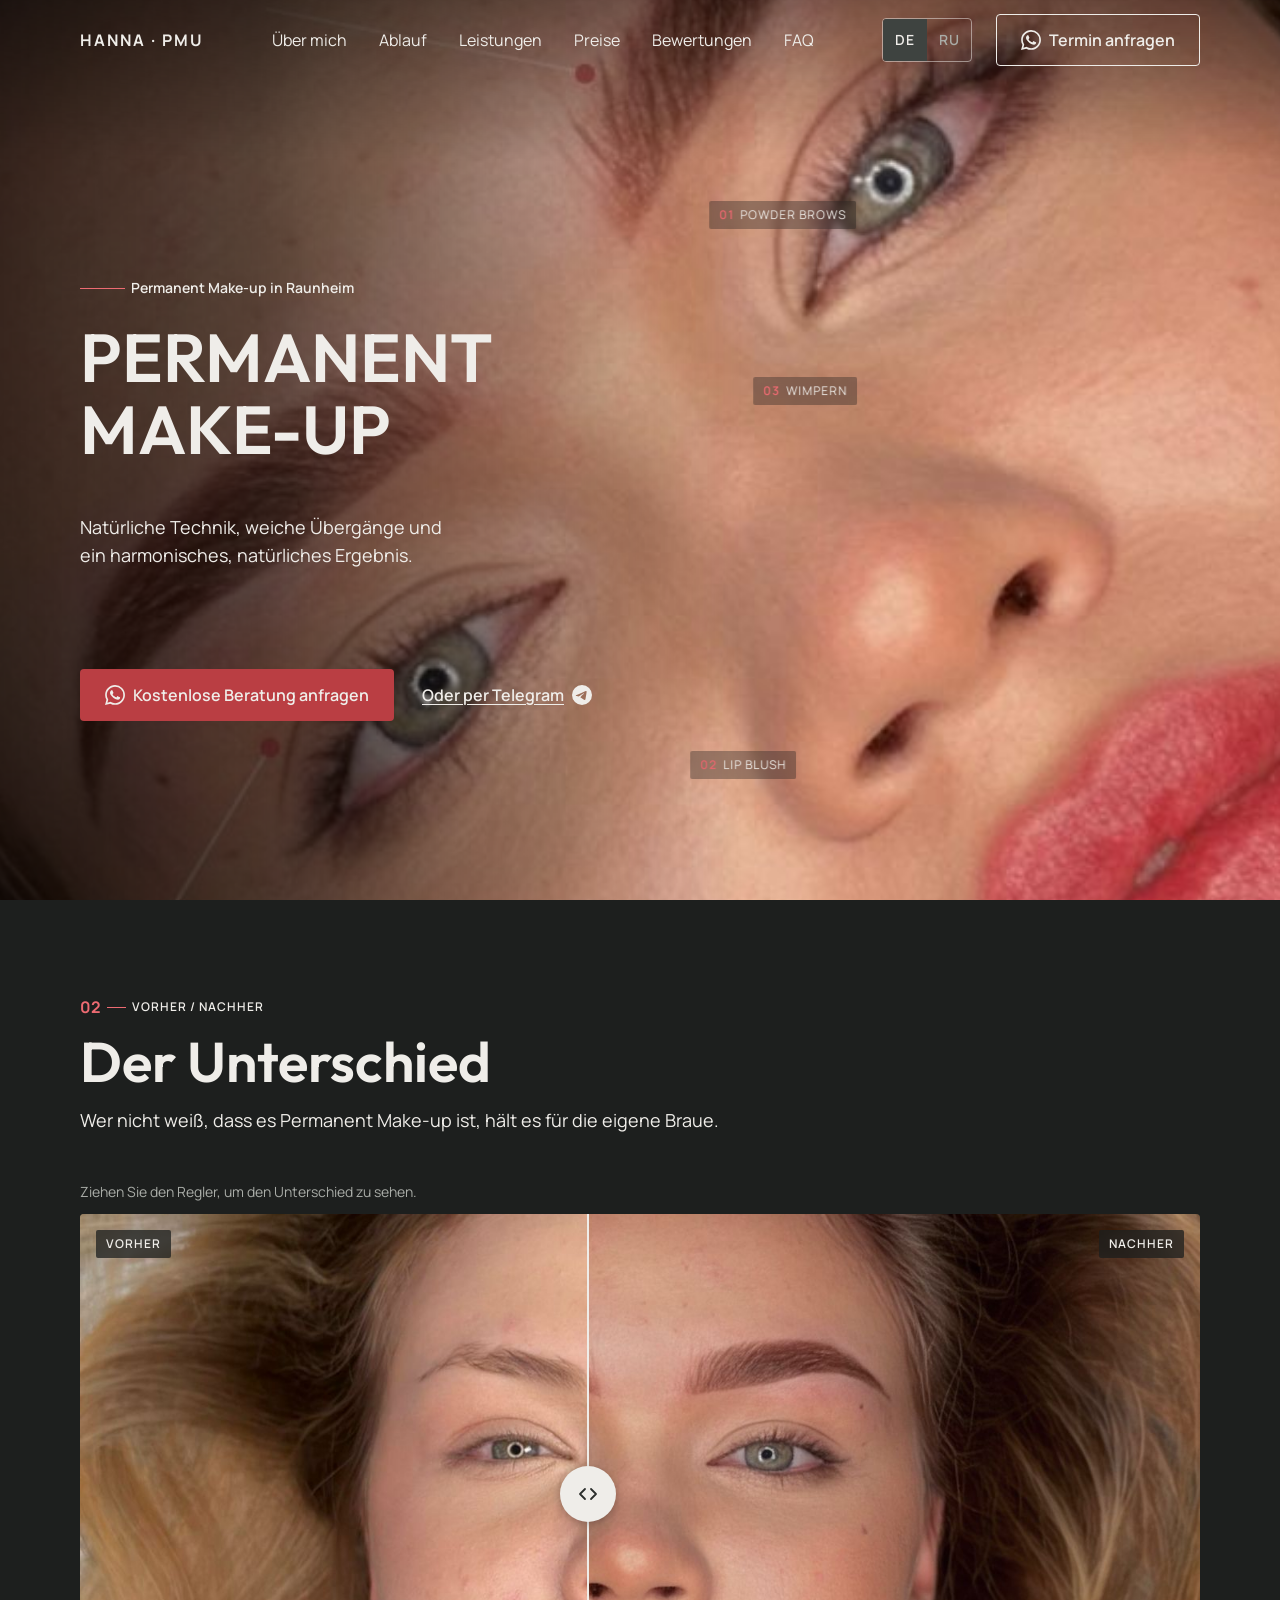
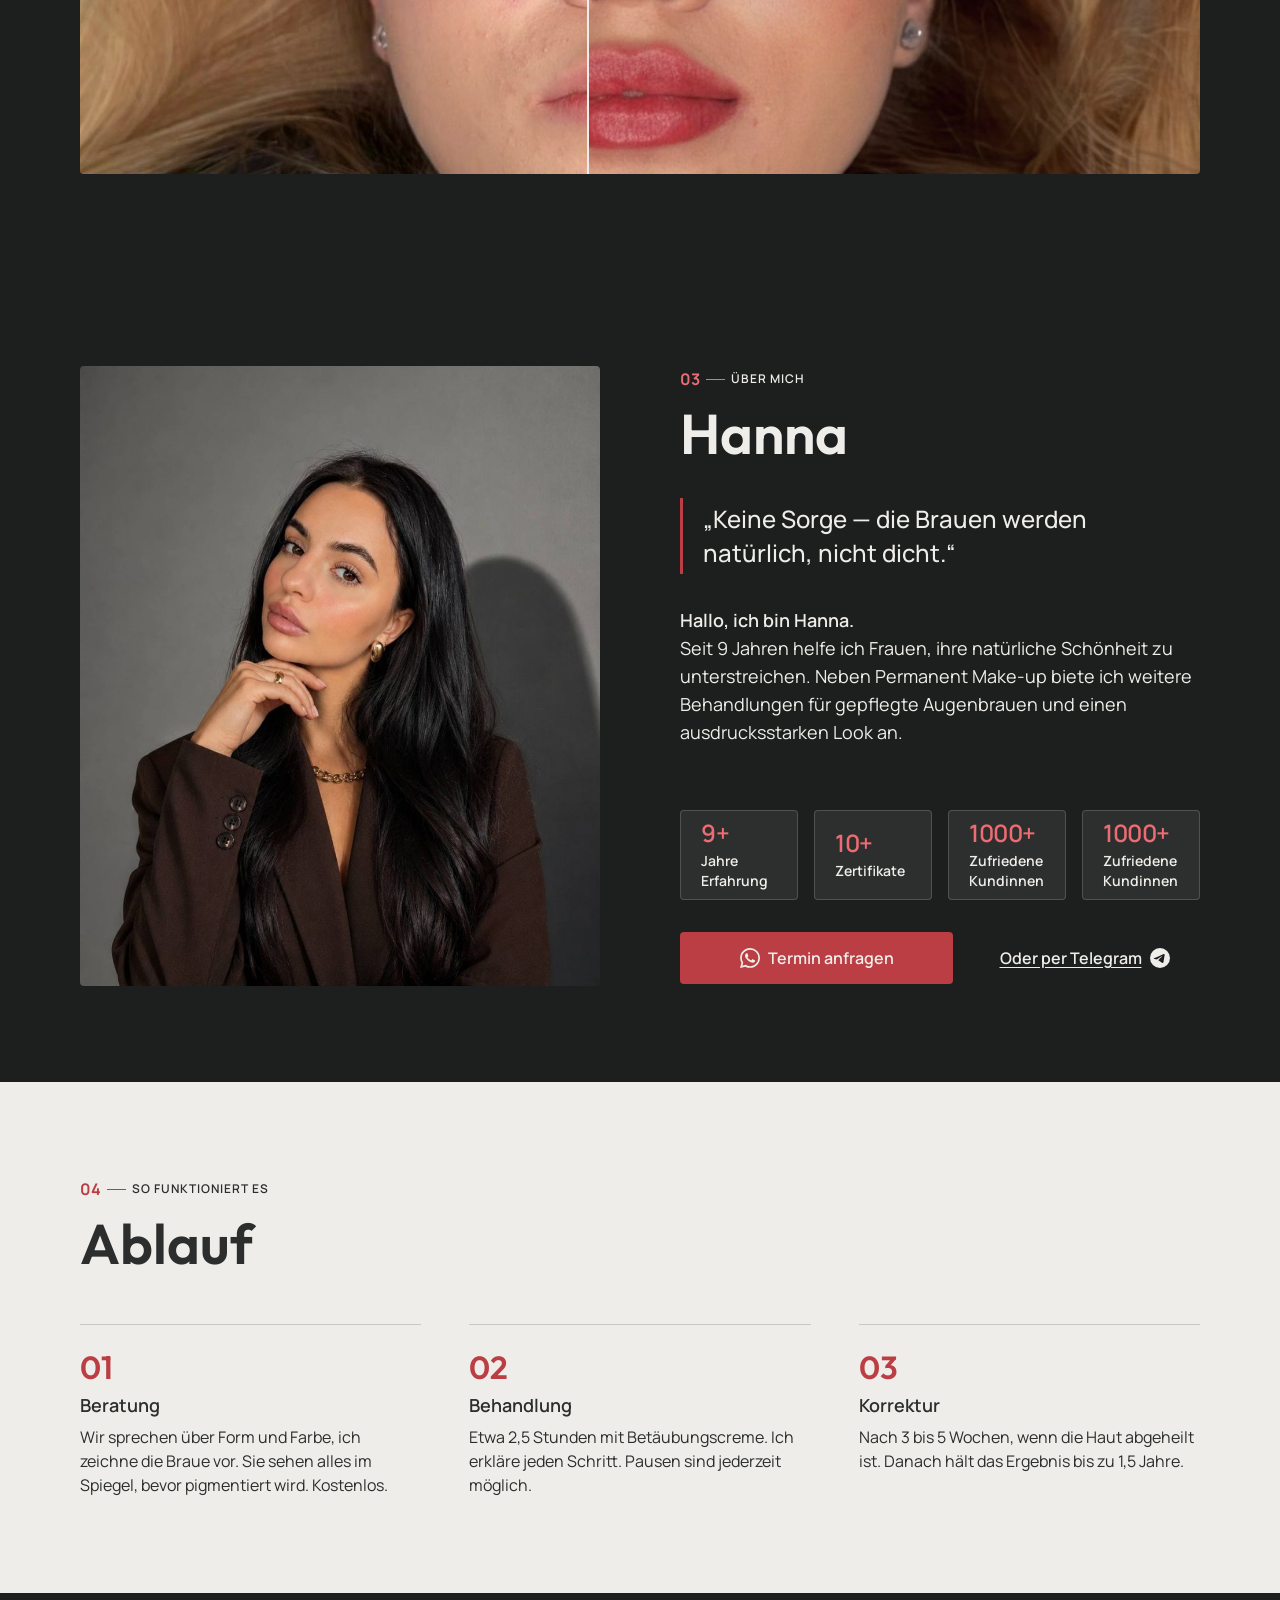
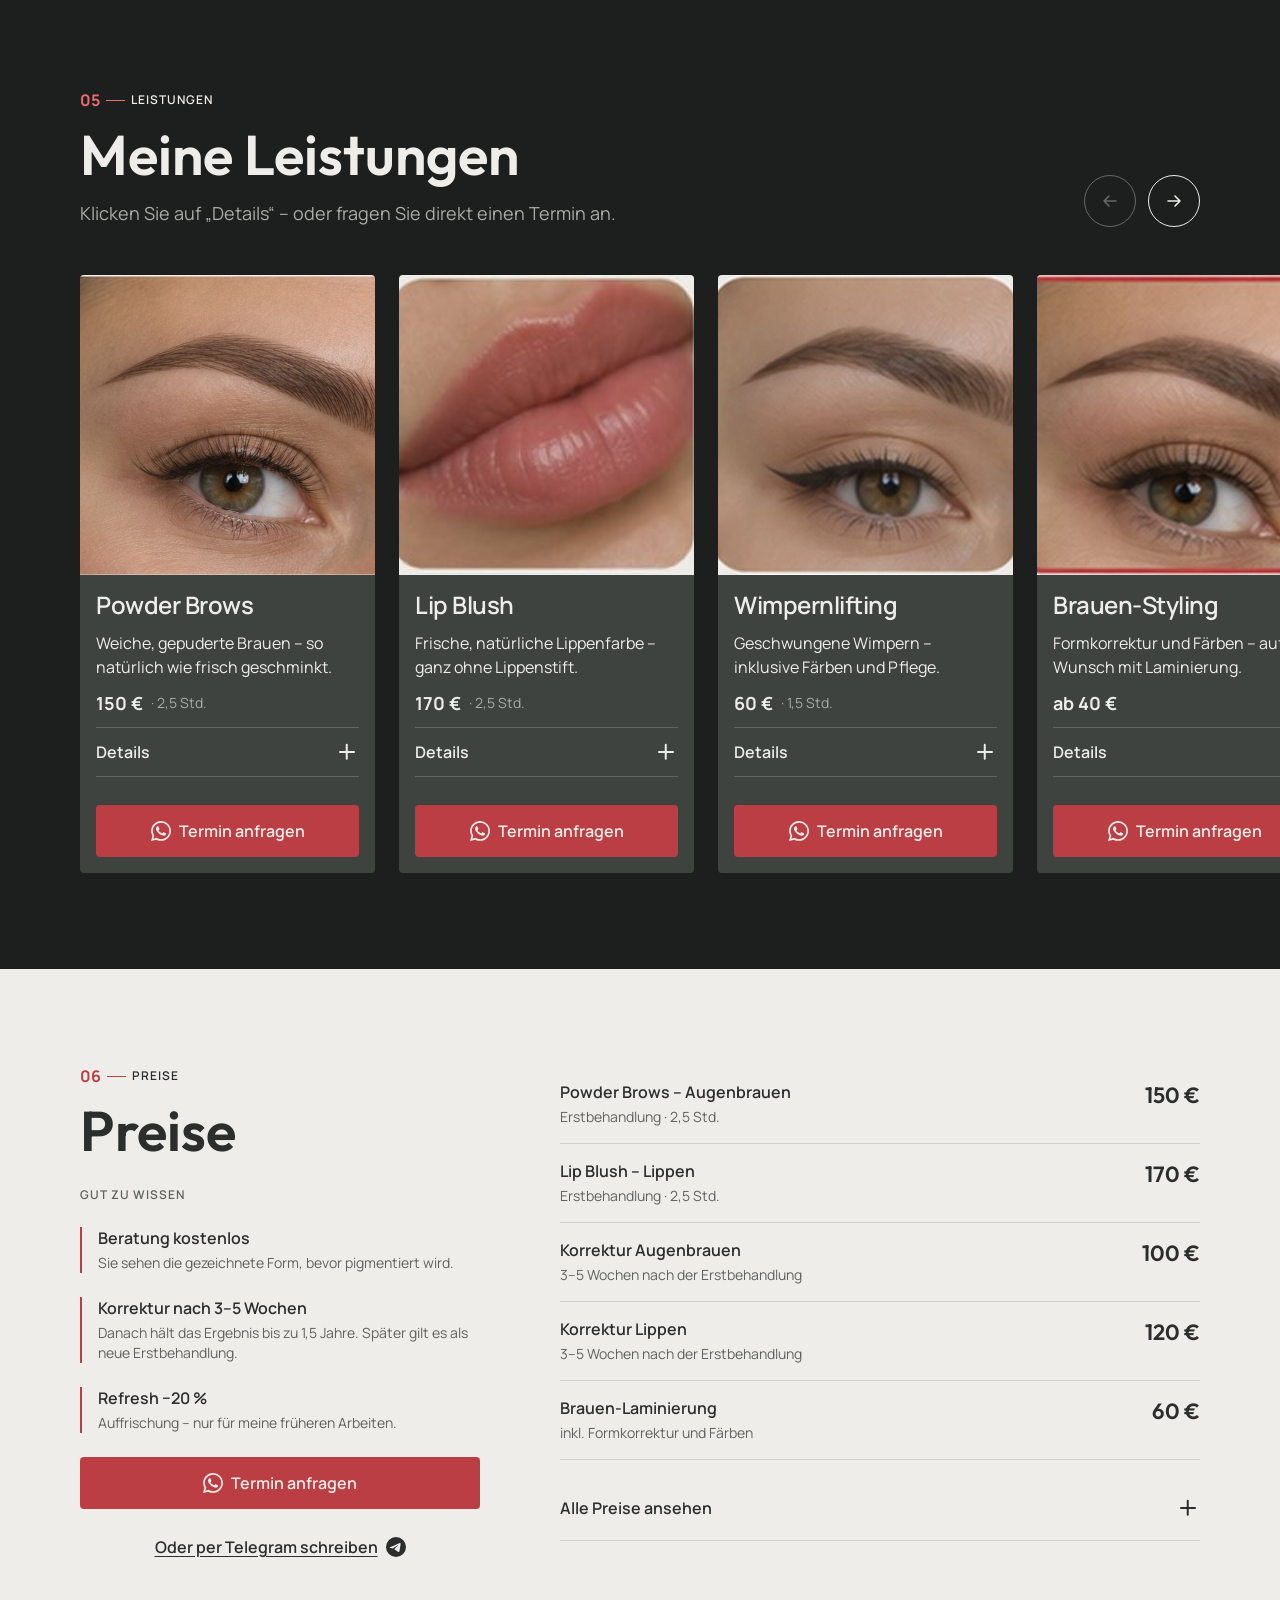
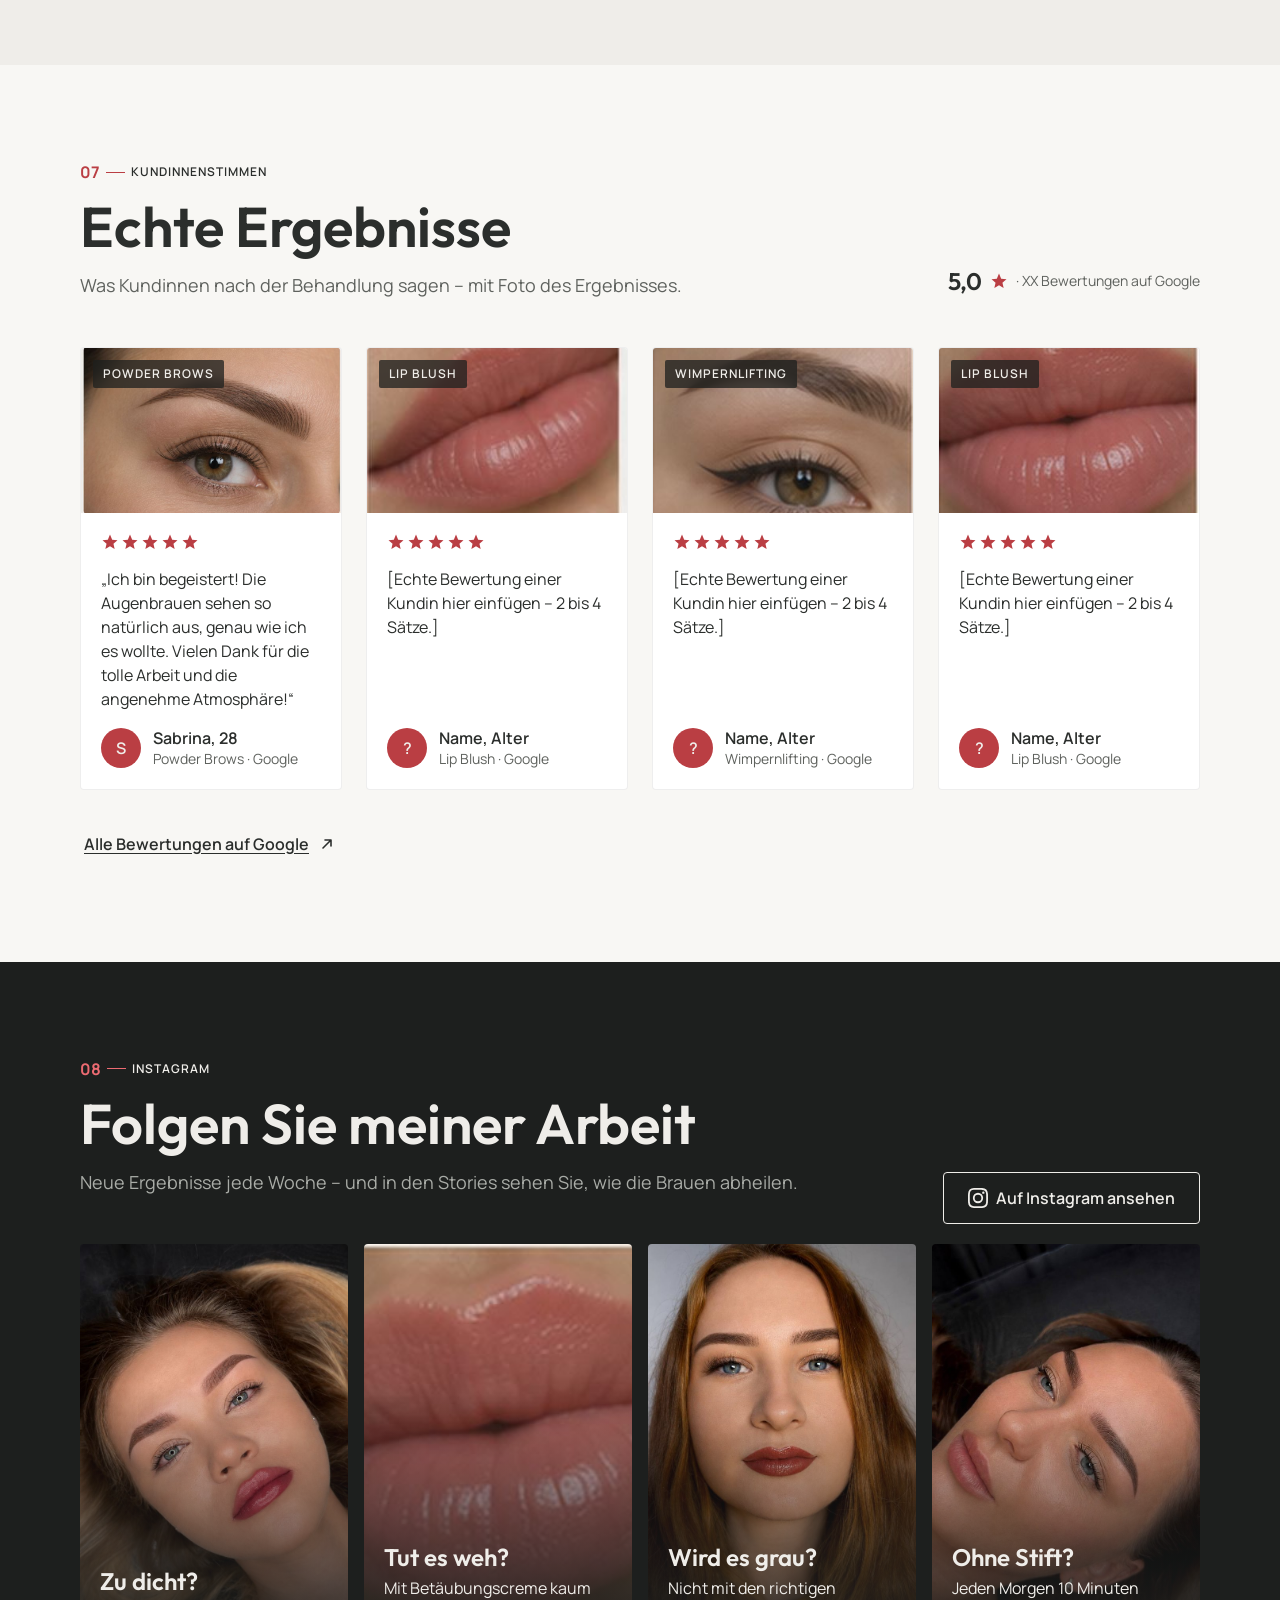
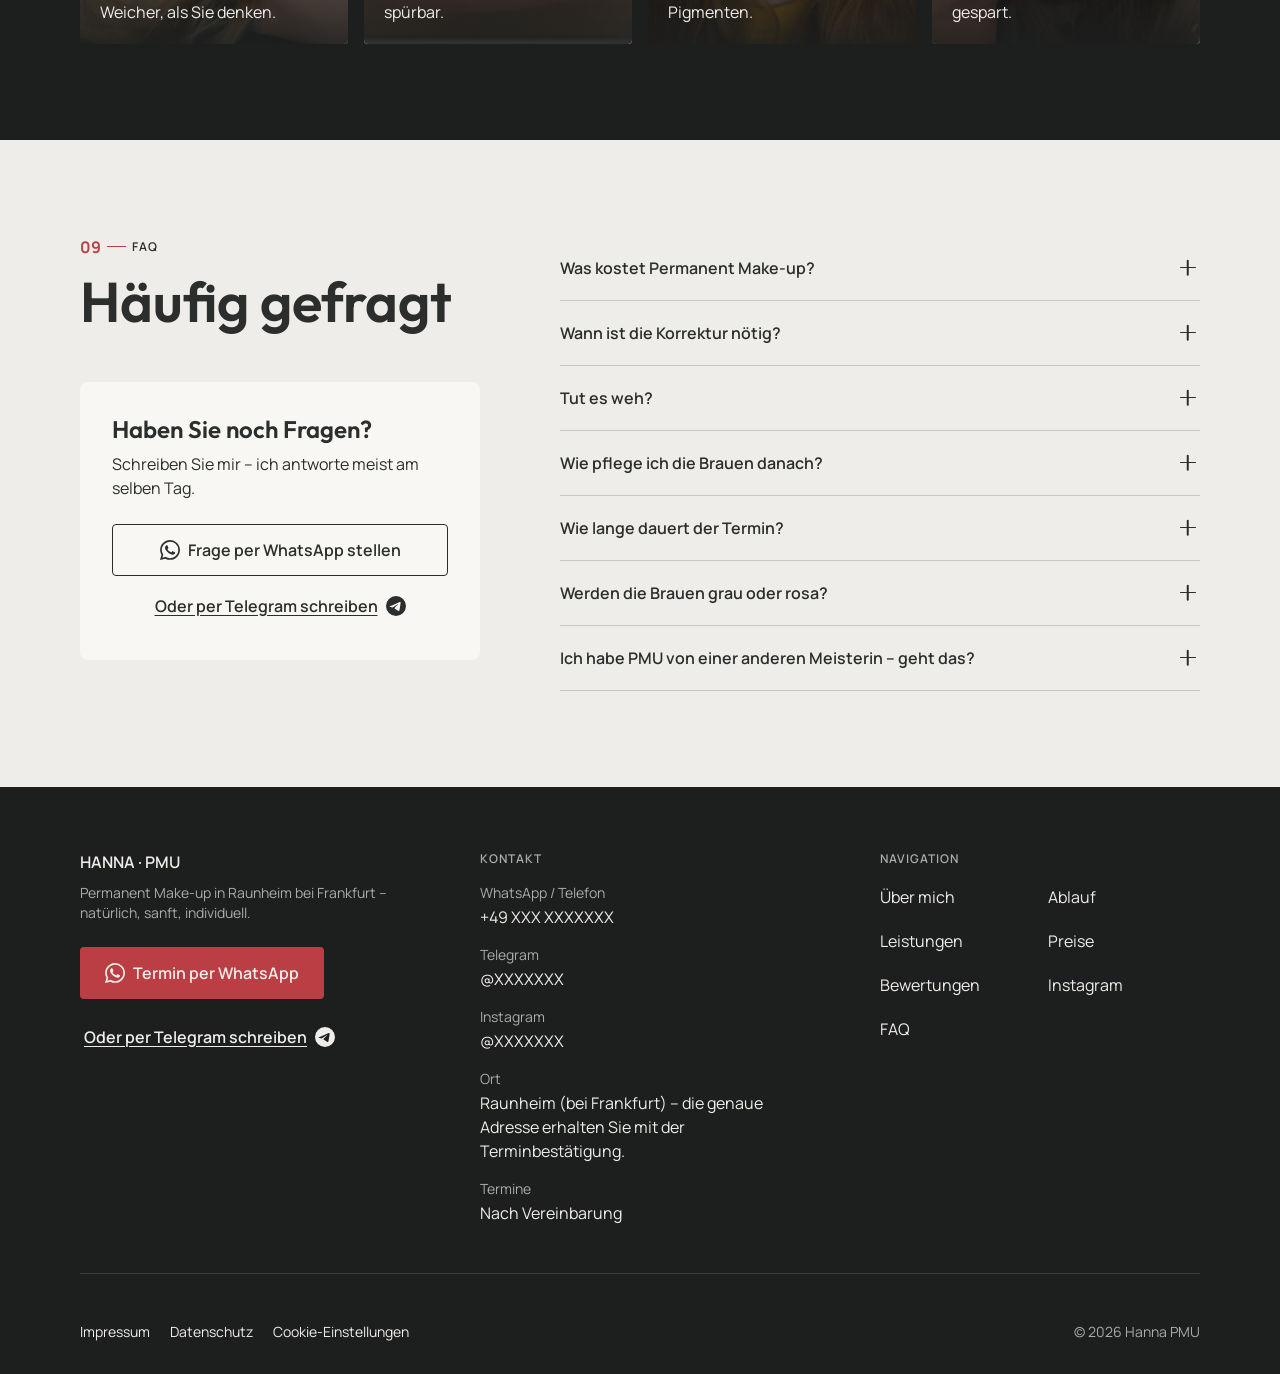
==== index.html @ 0a035a64 "Add files via upload" ====
<!DOCTYPE html>
<html lang="de">
<head>
  <meta charset="utf-8">
  <meta name="viewport" content="width=device-width, initial-scale=1, viewport-fit=cover">
  <title data-i18n="meta.title">Hanna · Permanent Make-up in Raunheim bei Frankfurt</title>
  <meta name="description" content="Natürliches Permanent Make-up für Brauen und Lippen in Raunheim bei Frankfurt. Kostenlose Beratung, Termin per WhatsApp oder Telegram." data-i18n-content="meta.description">
  <meta name="theme-color" content="#1D1F1E">
  <script>document.documentElement.classList.add("js")</script>
  <link rel="preload" href="assets/fonts/outfit-latin-600-normal.woff2" as="font" type="font/woff2" crossorigin>
  <link rel="preload" href="assets/fonts/manrope-latin-400-normal.woff2" as="font" type="font/woff2" crossorigin>
  <link rel="stylesheet" href="assets/css/styles.css?v=mvu7rhe5">
  <link rel="icon" href="data:image/svg+xml,%3Csvg xmlns='http://www.w3.org/2000/svg' viewBox='0 0 32 32'%3E%3Crect width='32' height='32' rx='6' fill='%231D1F1E'/%3E%3Ctext x='16' y='22' font-family='Arial' font-weight='700' font-size='16' fill='%23ED6B72' text-anchor='middle'%3EH%3C/text%3E%3C/svg%3E">
  <link rel="preload" href="assets/img/hero-mobile.jpg" as="image" media="(max-width: 767px)">
  <link rel="preload" href="assets/img/hero-desktop.jpg" as="image" media="(min-width: 768px)">
</head>
<body id="top">
  <svg width="0" height="0" style="position:absolute" aria-hidden="true">
  <symbol id="i-wa" viewBox="0 0 24 24"><path fill="currentColor" d="M17.47 14.38c-.3-.15-1.76-.87-2.03-.97-.27-.1-.47-.15-.67.15-.2.3-.77.97-.94 1.16-.17.2-.35.22-.64.07-.3-.15-1.26-.46-2.39-1.47-.88-.79-1.48-1.76-1.65-2.06-.17-.3-.02-.46.13-.6.13-.14.3-.35.45-.52.15-.18.2-.3.3-.5.1-.2.05-.37-.03-.52-.07-.15-.67-1.61-.92-2.2-.24-.58-.49-.5-.67-.51h-.57c-.2 0-.52.07-.79.37-.27.3-1.04 1.02-1.04 2.48s1.07 2.88 1.21 3.07c.15.2 2.1 3.2 5.08 4.49.71.31 1.26.49 1.7.63.71.22 1.36.19 1.87.12.57-.09 1.76-.72 2-1.41.25-.7.25-1.29.18-1.41-.08-.13-.27-.2-.57-.35m-5.42 7.4h-.01a9.87 9.87 0 0 1-5.03-1.38l-.36-.21-3.74.98 1-3.65-.24-.37a9.86 9.86 0 0 1-1.51-5.26c0-5.45 4.44-9.88 9.89-9.88a9.86 9.86 0 0 1 9.88 9.89c0 5.45-4.43 9.88-9.88 9.88m8.41-18.3A11.82 11.82 0 0 0 12.05 0C5.5 0 .16 5.34.16 11.89c0 2.1.55 4.14 1.59 5.95L.06 24l6.3-1.65a11.88 11.88 0 0 0 5.69 1.45h.01c6.55 0 11.89-5.34 11.89-11.89 0-3.18-1.24-6.17-3.48-8.41"/></symbol>
  <symbol id="i-tg" viewBox="0 0 24 24"><path fill="currentColor" fill-rule="evenodd" d="M12 0a12 12 0 1 0 0 24 12 12 0 0 0 0-24zm4.91 7.22c.1 0 .32.03.46.14.12.1.15.23.17.33.02.09.04.3.02.47-.18 1.9-.96 6.5-1.36 8.63-.17.9-.5 1.2-.82 1.23-.7.06-1.22-.46-1.9-.9-1.06-.7-1.65-1.13-2.68-1.8-1.18-.78-.42-1.21.26-1.91.18-.18 3.25-2.98 3.3-3.23.01-.03.02-.15-.05-.21-.07-.06-.17-.04-.25-.02-.1.02-1.8 1.14-5.06 3.35-.48.33-.91.49-1.3.48-.43-.01-1.25-.24-1.87-.44-.75-.25-1.35-.38-1.3-.79.03-.22.33-.44.9-.66 3.5-1.53 5.83-2.53 7-3.02 3.33-1.38 4.02-1.62 4.48-1.63z"/></symbol>
  <symbol id="i-ig" viewBox="0 0 24 24"><path fill="currentColor" d="M12 2.2c3.2 0 3.58.01 4.85.07 3.25.15 4.77 1.69 4.92 4.92.06 1.27.07 1.65.07 4.85s-.01 3.58-.07 4.85c-.15 3.23-1.66 4.77-4.92 4.92-1.27.06-1.64.07-4.85.07s-3.58-.01-4.85-.07c-3.26-.15-4.77-1.7-4.92-4.92C2.17 15.58 2.16 15.2 2.16 12s.01-3.58.07-4.85C2.38 3.92 3.9 2.38 7.15 2.23 8.42 2.17 8.8 2.16 12 2.16zM12 0C8.74 0 8.33.01 7.05.07 2.7.27.27 2.7.07 7.05.01 8.33 0 8.74 0 12s.01 3.67.07 4.95c.2 4.36 2.62 6.78 6.98 6.98C8.33 23.99 8.74 24 12 24s3.67-.01 4.95-.07c4.35-.2 6.78-2.62 6.98-6.98.06-1.28.07-1.69.07-4.95s-.01-3.67-.07-4.95C23.73 2.7 21.31.27 16.95.07 15.67.01 15.26 0 12 0zm0 5.84a6.16 6.16 0 1 0 0 12.32 6.16 6.16 0 0 0 0-12.32zM12 16a4 4 0 1 1 0-8 4 4 0 0 1 0 8zm6.4-11.85a1.44 1.44 0 1 0 0 2.88 1.44 1.44 0 0 0 0-2.88z"/></symbol>
  <symbol id="i-arrow" viewBox="0 0 20 20"><path d="M4 10h12M11 5l5 5-5 5" fill="none" stroke="currentColor" stroke-width="1.6" stroke-linecap="round" stroke-linejoin="round"/></symbol>
  <symbol id="i-arrow-l" viewBox="0 0 20 20"><path d="M16 10H4M9 5l-5 5 5 5" fill="none" stroke="currentColor" stroke-width="1.6" stroke-linecap="round" stroke-linejoin="round"/></symbol>
  <symbol id="i-ext" viewBox="0 0 20 20"><path d="M6 14l8-8M8 6h6v6" fill="none" stroke="currentColor" stroke-width="1.6" stroke-linecap="round" stroke-linejoin="round"/></symbol>
  <symbol id="i-menu" viewBox="0 0 24 24"><path d="M3 6.75h18M3 12h18M3 17.25h18" fill="none" stroke="currentColor" stroke-width="1.5" stroke-linecap="round"/></symbol>
  <symbol id="i-close" viewBox="0 0 24 24"><path d="M6 6l12 12M18 6L6 18" fill="none" stroke="currentColor" stroke-width="1.8" stroke-linecap="round"/></symbol>
  <symbol id="i-star" viewBox="0 0 24 24"><path fill="currentColor" d="M12 2l2.9 6.9 7.1.6-5.4 4.7 1.6 7-6.2-3.7-6.2 3.7 1.6-7L2 9.5l7.1-.6z"/></symbol>
  <symbol id="i-handle" viewBox="0 0 24 24"><path d="M9 7l-5 5 5 5M15 7l5 5-5 5" fill="none" stroke="currentColor" stroke-width="1.8" stroke-linecap="round" stroke-linejoin="round"/></symbol>
</svg>
  <a class="skip" href="#main" data-i18n="a11y.skip">Zum Inhalt springen</a>
  <header class="header" data-header>
    <div class="container header__in">
      <a class="logo" href="#top">HANNA · PMU</a>
      <nav class="nav" aria-label="Hauptnavigation">
        <a href="#about" data-spy="about"><span data-i18n="nav.about">Über mich</span></a><a href="#process" data-spy="process"><span data-i18n="nav.process">Ablauf</span></a><a href="#services" data-spy="services"><span data-i18n="nav.services">Leistungen</span></a><a href="#prices" data-spy="prices"><span data-i18n="nav.prices">Preise</span></a><a href="#reviews" data-spy="reviews"><span data-i18n="nav.reviews">Bewertungen</span></a><a href="#faq" data-spy="faq"><span data-i18n="nav.faq">FAQ</span></a>
      </nav>
      <div class="header__right">
        <div class="lang lang--header" role="group" aria-label="Sprache wählen" data-i18n-aria-label="a11y.lang"><button type="button" data-lang="de" aria-pressed="true">DE</button><button type="button" data-lang="ru" aria-pressed="false" lang="ru">RU</button></div>
        <a class="btn btn--secondary btn--on-dark header__cta" href="https://wa.me/49XXXXXXXXXX" target="_blank" rel="noopener" data-wa><svg class="ic" aria-hidden="true" focusable="false"><use href="#i-wa"></use></svg><span data-i18n="nav.cta">Termin anfragen</span></a>
        <button class="icon-btn burger" type="button" data-menu-open aria-controls="menu" aria-expanded="false" aria-label="Menü öffnen" data-i18n-aria-label="a11y.menuOpen"><svg class="ic" aria-hidden="true" focusable="false"><use href="#i-menu"></use></svg></button>
      </div>
    </div>
  </header>

  <div class="menu" id="menu" role="dialog" aria-modal="true" aria-label="Menü" hidden data-menu>
    <div class="container menu__top">
      <span class="logo">HANNA · PMU</span>
      <div class="menu__top-right"><div class="lang " role="group" aria-label="Sprache wählen" data-i18n-aria-label="a11y.lang"><button type="button" data-lang="de" aria-pressed="true">DE</button><button type="button" data-lang="ru" aria-pressed="false" lang="ru">RU</button></div><button class="icon-btn icon-btn--ring" type="button" data-menu-close aria-label="Menü schließen" data-i18n-aria-label="a11y.menuClose"><svg class="ic" aria-hidden="true" focusable="false"><use href="#i-close"></use></svg></button></div>
    </div>
    <nav class="container menu__nav" aria-label="Menü">
      <a class="menu__item" href="#about" data-spy="about" style="--i:0"><span class="menu__num">03</span><span class="menu__label" data-i18n="nav.about">Über mich</span><svg class="ic menu__arrow" aria-hidden="true" focusable="false"><use href="#i-arrow"></use></svg></a><a class="menu__item" href="#process" data-spy="process" style="--i:1"><span class="menu__num">04</span><span class="menu__label" data-i18n="nav.process">Ablauf</span><svg class="ic menu__arrow" aria-hidden="true" focusable="false"><use href="#i-arrow"></use></svg></a><a class="menu__item" href="#services" data-spy="services" style="--i:2"><span class="menu__num">05</span><span class="menu__label" data-i18n="nav.services">Leistungen</span><svg class="ic menu__arrow" aria-hidden="true" focusable="false"><use href="#i-arrow"></use></svg></a><a class="menu__item" href="#prices" data-spy="prices" style="--i:3"><span class="menu__num">06</span><span class="menu__label" data-i18n="nav.prices">Preise</span><svg class="ic menu__arrow" aria-hidden="true" focusable="false"><use href="#i-arrow"></use></svg></a><a class="menu__item" href="#reviews" data-spy="reviews" style="--i:4"><span class="menu__num">07</span><span class="menu__label" data-i18n="nav.reviews">Bewertungen</span><svg class="ic menu__arrow" aria-hidden="true" focusable="false"><use href="#i-arrow"></use></svg></a><a class="menu__item" href="#instagram" data-spy="instagram" style="--i:5"><span class="menu__num">08</span><span class="menu__label" data-i18n="nav.instagram">Instagram</span><svg class="ic menu__arrow" aria-hidden="true" focusable="false"><use href="#i-arrow"></use></svg></a><a class="menu__item" href="#faq" data-spy="faq" style="--i:6"><span class="menu__num">09</span><span class="menu__label" data-i18n="nav.faq">FAQ</span><svg class="ic menu__arrow" aria-hidden="true" focusable="false"><use href="#i-arrow"></use></svg></a>
    </nav>
    <div class="container menu__bottom">
      <a class="btn btn--primary btn--on-dark btn--block" href="https://wa.me/49XXXXXXXXXX" target="_blank" rel="noopener" data-wa><svg class="ic" aria-hidden="true" focusable="false"><use href="#i-wa"></use></svg><span data-i18n="footer.cta">Termin per WhatsApp</span></a>
      <div class="menu__links">
        <a class="tlink tlink--on-dark" href="https://t.me/XXXXXXX" target="_blank" rel="noopener" data-tg><span>Telegram</span><svg class="ic" aria-hidden="true" focusable="false"><use href="#i-tg"></use></svg></a>
        <a class="tlink tlink--on-dark" href="https://instagram.com/XXXXXXX" target="_blank" rel="noopener" data-ig><span>Instagram</span><svg class="ic" aria-hidden="true" focusable="false"><use href="#i-ig"></use></svg></a>
      </div>
      <p class="menu__addr"><span class="menu__name" data-i18n="menu.name">Hanna · Permanent Make-up</span><span data-i18n="menu.city">Raunheim, 65479</span></p>
    </div>
  </div>

  <main id="main">
    <!-- 01 HERO -->
    <section class="hero" aria-labelledby="hero-title">
      <div class="hero__art" aria-hidden="true">
        <picture>
          <source media="(min-width: 768px)" srcset="assets/img/hero-desktop.jpg">
          <img src="assets/img/hero-mobile.jpg" alt="" fetchpriority="high">
        </picture>
        <span class="hero__tag hero__tag--1"><span class="tag"><span class="tag__num">01</span><span data-i18n="hero.tag1">Powder Brows</span></span></span>
        <span class="hero__tag hero__tag--2"><span class="tag"><span class="tag__num">02</span><span data-i18n="hero.tag2">Lip Blush</span></span></span>
        <span class="hero__tag hero__tag--3"><span class="tag"><span class="tag__num">03</span><span data-i18n="hero.tag3">Wimpern</span></span></span>
      </div>
      <div class="container hero__in">
        <div class="hero__top">
          <p class="eyebrow hero__eyebrow" data-hero="1"><span class="eyebrow__line" aria-hidden="true"></span><span data-i18n="hero.eyebrow">Permanent Make-up in Raunheim</span></p>
          <h1 class="t-display hero__title" id="hero-title" data-hero="2" data-i18n="hero.title">Permanent Make-up</h1>
        </div>
        <div class="hero__bottom">
          <p class="hero__text" data-hero="3"><span class="only-mob" data-i18n="hero.text">Natürliche Technik, weiche Übergänge, harmonisches Ergebnis.</span><span class="only-desk" data-i18n="hero.textDesk">Natürliche Technik, weiche Übergänge und ein harmonisches, natürliches Ergebnis.</span></p>
          <div class="hero__cta" data-hero="4"><div class="cta-pair cta-pair--row"><a class="btn btn--primary btn--on-dark" href="https://wa.me/49XXXXXXXXXX" target="_blank" rel="noopener" data-wa data-wa-msg="wa.message"><svg class="ic" aria-hidden="true" focusable="false"><use href="#i-wa"></use></svg><span data-i18n="hero.cta">Kostenlose Beratung anfragen</span></a><a class="tlink tlink--on-dark" href="https://t.me/XXXXXXX" target="_blank" rel="noopener" data-tg><span class="only-mob" data-i18n="cta.telegram">Oder per Telegram schreiben</span><span class="only-desk" data-i18n="cta.telegramShort">Oder per Telegram</span><svg class="ic" aria-hidden="true" focusable="false"><use href="#i-tg"></use></svg></a></div></div>
        </div>
      </div>
    </section>

    <!-- 02 VORHER / NACHHER -->
    <section class="sec sec--dark" id="vorher-nachher" aria-labelledby="ba-title">
      <div class="container ba-sec">
        <div class="sec-head" data-reveal>
          <p class="eyebrow"><span class="eyebrow__num">02</span><span class="eyebrow__line" aria-hidden="true"></span><span data-i18n="ba.eyebrow">Vorher / Nachher</span></p>
          <h2 class="t-h2" id="ba-title" data-i18n="ba.title">Der Unterschied</h2>
          <p class="t-lead" data-i18n="ba.text">Wer nicht weiß, dass es Permanent Make-up ist, hält es für die eigene Braue.</p>
        </div>
        <p class="t-hint ba__hint" data-reveal data-i18n="ba.hint">Ziehen Sie den Regler, um den Unterschied zu sehen.</p>
        <div class="ba" data-ba data-reveal style="--pos:50%">
          <img class="ba__img" draggable="false" src="assets/img/after.jpg" width="1400" height="1000" loading="lazy" decoding="async" alt="Gesicht nach der Behandlung: Powder Brows und Lip Blush" data-i18n-alt="ba.altAfter">
          <div class="ba__before"><img class="ba__img" draggable="false" src="assets/img/before.jpg" width="1400" height="1000" loading="lazy" decoding="async" alt="Gesicht vor der Behandlung: helle, ungleichmäßige Brauen" data-i18n-alt="ba.altBefore"></div>
          <span class="ba__tag ba__tag--l"><span class="tag"><span data-i18n="ba.before">Vorher</span></span></span>
          <span class="ba__tag ba__tag--r"><span class="tag"><span data-i18n="ba.after">Nachher</span></span></span>
          <span class="ba__handle" aria-hidden="true"><span class="ba__knob"><svg class="ic" aria-hidden="true" focusable="false"><use href="#i-handle"></use></svg></span></span>
          <input class="ba__range" type="range" min="0" max="100" value="50" step="1" aria-label="Vorher-Nachher-Vergleich: Regler verschieben" data-i18n-aria-label="a11y.slider">
        </div>
      </div>
    </section>

    <!-- 03 ÜBER MICH -->
    <section class="sec sec--dark sec--about" id="about" aria-labelledby="about-title">
      <div class="container about">
        <div class="about__photo" data-reveal><img src="assets/img/hanna.jpg" width="899" height="1200" loading="lazy" decoding="async" alt="Hanna, Permanent-Make-up-Artistin" data-i18n-alt="about.alt"></div>
        <div class="about__text">
          <div class="about__top">
            <div class="sec-head" data-reveal>
              <p class="eyebrow"><span class="eyebrow__num">03</span><span class="eyebrow__line" aria-hidden="true"></span><span data-i18n="about.eyebrow">Über mich</span></p>
              <h2 class="t-h2" id="about-title" data-i18n="about.title">Hanna</h2>
            </div>
            <blockquote class="quote" data-reveal data-i18n="about.quote">„Keine Sorge — die Brauen werden natürlich, nicht dicht.“</blockquote>
            <p class="about__bio" data-reveal><strong data-i18n="about.hello">Hallo, ich bin Hanna.</strong><br><span data-i18n="about.bio">Seit 9 Jahren helfe ich Frauen, ihre natürliche Schönheit zu unterstreichen. Neben Permanent Make-up biete ich weitere Behandlungen für gepflegte Augenbrauen und einen ausdrucksstarken Look an.</span></p>
          </div>
          <div class="about__bottom">
            <ul class="stats">
              <li class="stat" data-reveal style="--i:0"><span class="stat__n" data-i18n="about.stat1n">9+</span><span class="stat__l" data-i18n="about.stat1">Jahre Erfahrung</span></li><li class="stat" data-reveal style="--i:1"><span class="stat__n" data-i18n="about.stat2n">10+</span><span class="stat__l" data-i18n="about.stat2">Zertifikate</span></li><li class="stat" data-reveal style="--i:2"><span class="stat__n" data-i18n="about.stat3n">1000+</span><span class="stat__l" data-i18n="about.stat3">Zufriedene Kundinnen</span></li><li class="stat" data-reveal style="--i:3"><span class="stat__n" data-i18n="about.stat4n">1000+</span><span class="stat__l" data-i18n="about.stat4">Zufriedene Kundinnen</span></li>
            </ul>
            <div class="about__cta" data-reveal><div class="cta-pair cta-pair--row"><a class="btn btn--primary btn--on-dark" href="https://wa.me/49XXXXXXXXXX" target="_blank" rel="noopener" data-wa data-wa-msg="wa.message"><svg class="ic" aria-hidden="true" focusable="false"><use href="#i-wa"></use></svg><span data-i18n="cta.book">Termin anfragen</span></a><a class="tlink tlink--on-dark" href="https://t.me/XXXXXXX" target="_blank" rel="noopener" data-tg><span data-i18n="cta.telegramShort">Oder per Telegram</span><svg class="ic" aria-hidden="true" focusable="false"><use href="#i-tg"></use></svg></a></div></div>
          </div>
        </div>
      </div>
    </section>

    <!-- 04 ABLAUF -->
    <section class="sec sec--light" id="process" aria-labelledby="process-title">
      <div class="container">
        <div class="sec-head" data-reveal>
          <p class="eyebrow"><span class="eyebrow__num">04</span><span class="eyebrow__line" aria-hidden="true"></span><span data-i18n="process.eyebrow">So funktioniert es</span></p>
          <h2 class="t-h2" id="process-title" data-i18n="process.title">Ablauf</h2>
        </div>
        <ol class="steps">
          <li class="step" data-reveal style="--i:0"><span class="step__n" aria-hidden="true">01</span><h3 class="step__t" data-i18n="process.s1t">Beratung</h3><p class="step__p" data-i18n="process.s1">Wir sprechen über Form und Farbe, ich zeichne die Braue vor. Sie sehen alles im Spiegel, bevor pigmentiert wird. Kostenlos.</p></li><li class="step" data-reveal style="--i:1"><span class="step__n" aria-hidden="true">02</span><h3 class="step__t" data-i18n="process.s2t">Behandlung</h3><p class="step__p" data-i18n="process.s2">Etwa 2,5 Stunden mit Betäubungscreme. Ich erkläre jeden Schritt. Pausen sind jederzeit möglich.</p></li><li class="step" data-reveal style="--i:2"><span class="step__n" aria-hidden="true">03</span><h3 class="step__t" data-i18n="process.s3t">Korrektur</h3><p class="step__p" data-i18n="process.s3">Nach 3 bis 5 Wochen, wenn die Haut abgeheilt ist. Danach hält das Ergebnis bis zu 1,5 Jahre.</p></li>
        </ol>
      </div>
    </section>

    <!-- 05 LEISTUNGEN -->
    <section class="sec sec--dark" id="services" aria-labelledby="services-title">
      <div class="container">
        <div class="sec-top">
          <div class="sec-head" data-reveal>
            <p class="eyebrow"><span class="eyebrow__num">05</span><span class="eyebrow__line" aria-hidden="true"></span><span data-i18n="services.eyebrow">Leistungen</span></p>
            <h2 class="t-h2" id="services-title" data-i18n="services.title">Meine Leistungen</h2>
            <p class="t-sub"><span class="only-mob" data-i18n="services.text">Tippen Sie auf „Details“ – oder fragen Sie direkt einen Termin an.</span><span class="only-desk" data-i18n="services.textDesk">Klicken Sie auf „Details“ – oder fragen Sie direkt einen Termin an.</span></p>
          </div>
          <div class="arrows" data-arrows="services">
            <button class="icon-btn icon-btn--ring" type="button" data-dir="-1" aria-label="Zurück" data-i18n-aria-label="a11y.prev"><svg class="ic" aria-hidden="true" focusable="false"><use href="#i-arrow-l"></use></svg></button>
            <button class="icon-btn icon-btn--ring" type="button" data-dir="1" aria-label="Weiter" data-i18n-aria-label="a11y.next"><svg class="ic" aria-hidden="true" focusable="false"><use href="#i-arrow"></use></svg></button>
          </div>
        </div>
      </div>
      <div class="carousel" data-carousel="services">
        <ul class="carousel__track scards">
          <li class="scard" data-reveal style="--i:0">
            <img class="scard__img" src="assets/img/brows-1.jpg" width="888" height="594" loading="lazy" decoding="async" alt="Augenbraue nach Powder-Brows-Behandlung" data-i18n-alt="s1.alt">
            <div class="scard__body">
              <h3 class="scard__title" data-i18n="s1.title">Powder Brows</h3>
              <p class="scard__text" data-i18n="s1.text">Weiche, gepuderte Brauen – so natürlich wie frisch geschminkt.</p>
              <p class="scard__meta"><strong data-i18n="s1.price">150 €</strong><span data-i18n="s1.time">2,5 Std.</span></p>
              <button class="acc-head scard__toggle" type="button" aria-expanded="false" aria-controls="s1-details">
                <span data-when-closed data-i18n="services.details">Details</span><span data-when-open data-i18n="services.less">Weniger</span><span class="pm" aria-hidden="true"></span>
              </button>
              <div class="collapse" id="s1-details"><div class="collapse__in">
                <dl class="scard__details">
                  <div><dt data-i18n="services.l1">Ablauf</dt><dd data-i18n="s1.d1">Beratung und Vorzeichnen, Behandlung mit Betäubungscreme, Korrektur nach 3–5 Wochen (100 €).</dd></div>
                  <div><dt data-i18n="services.l2">Haltbarkeit</dt><dd data-i18n="s1.d2">Bis zu 1,5 Jahre – je nach Haut, Lebensstil und Pflege.</dd></div>
                  <div><dt data-i18n="services.l3">Gut zu wissen</dt><dd data-i18n="s1.d3">Korrektur nach mehr als 5 Wochen gilt als neue Erstbehandlung.</dd></div>
                </dl>
              </div></div>
              <a class="btn btn--primary btn--on-dark btn--block" href="https://wa.me/49XXXXXXXXXX" target="_blank" rel="noopener" data-wa data-wa-service="s1.title"><svg class="ic" aria-hidden="true" focusable="false"><use href="#i-wa"></use></svg><span data-i18n="cta.book">Termin anfragen</span></a>
            </div>
          </li>
          <li class="scard" data-reveal style="--i:1">
            <img class="scard__img" src="assets/img/lips-1.jpg" width="218" height="208" loading="lazy" decoding="async" alt="Lippen nach Lip-Blush-Behandlung" data-i18n-alt="s2.alt">
            <div class="scard__body">
              <h3 class="scard__title" data-i18n="s2.title">Lip Blush</h3>
              <p class="scard__text" data-i18n="s2.text">Frische, natürliche Lippenfarbe – ganz ohne Lippenstift.</p>
              <p class="scard__meta"><strong data-i18n="s2.price">170 €</strong><span data-i18n="s2.time">2,5 Std.</span></p>
              <button class="acc-head scard__toggle" type="button" aria-expanded="false" aria-controls="s2-details">
                <span data-when-closed data-i18n="services.details">Details</span><span data-when-open data-i18n="services.less">Weniger</span><span class="pm" aria-hidden="true"></span>
              </button>
              <div class="collapse" id="s2-details"><div class="collapse__in">
                <dl class="scard__details">
                  <div><dt data-i18n="services.l1">Ablauf</dt><dd data-i18n="s2.d1">Beratung und Vorzeichnen, Behandlung mit Betäubungscreme, Korrektur nach 3–5 Wochen (120 €).</dd></div>
                  <div><dt data-i18n="services.l2">Haltbarkeit</dt><dd data-i18n="s2.d2">Bis zu 1,5 Jahre – je nach Haut, Lebensstil und Pflege.</dd></div>
                  <div><dt data-i18n="services.l3">Gut zu wissen</dt><dd data-i18n="s2.d3">Korrektur nach mehr als 5 Wochen gilt als neue Erstbehandlung.</dd></div>
                </dl>
              </div></div>
              <a class="btn btn--primary btn--on-dark btn--block" href="https://wa.me/49XXXXXXXXXX" target="_blank" rel="noopener" data-wa data-wa-service="s2.title"><svg class="ic" aria-hidden="true" focusable="false"><use href="#i-wa"></use></svg><span data-i18n="cta.book">Termin anfragen</span></a>
            </div>
          </li>
          <li class="scard" data-reveal style="--i:2">
            <img class="scard__img" src="assets/img/lashes-1.jpg" width="330" height="320" loading="lazy" decoding="async" alt="Geschwungene Wimpern nach dem Lifting" data-i18n-alt="s4.alt">
            <div class="scard__body">
              <h3 class="scard__title" data-i18n="s4.title">Wimpernlifting</h3>
              <p class="scard__text" data-i18n="s4.text">Geschwungene Wimpern – inklusive Färben und Pflege.</p>
              <p class="scard__meta"><strong data-i18n="s4.price">60 €</strong><span data-i18n="s4.time">1,5 Std.</span></p>
              <button class="acc-head scard__toggle" type="button" aria-expanded="false" aria-controls="s4-details">
                <span data-when-closed data-i18n="services.details">Details</span><span data-when-open data-i18n="services.less">Weniger</span><span class="pm" aria-hidden="true"></span>
              </button>
              <div class="collapse" id="s4-details"><div class="collapse__in">
                <dl class="scard__details">
                  <div><dt data-i18n="services.l1">Ablauf</dt><dd data-i18n="s4.d1">Lifting, Färben und Pflege in einem Termin.</dd></div>
                  <div><dt data-i18n="services.l2">Haltbarkeit</dt><dd data-i18n="s4.d2">[Angabe von Hanna]</dd></div>
                  <div><dt data-i18n="services.l3">Gut zu wissen</dt><dd data-i18n="s4.d3">Nur Wimpern färben: 20 €.</dd></div>
                </dl>
              </div></div>
              <a class="btn btn--primary btn--on-dark btn--block" href="https://wa.me/49XXXXXXXXXX" target="_blank" rel="noopener" data-wa data-wa-service="s4.title"><svg class="ic" aria-hidden="true" focusable="false"><use href="#i-wa"></use></svg><span data-i18n="cta.book">Termin anfragen</span></a>
            </div>
          </li>
          <li class="scard" data-reveal style="--i:3">
            <img class="scard__img" src="assets/img/brows-2.jpg" width="380" height="320" loading="lazy" decoding="async" alt="Gestylte Augenbraue" data-i18n-alt="s5.alt">
            <div class="scard__body">
              <h3 class="scard__title" data-i18n="s5.title">Brauen-Styling</h3>
              <p class="scard__text" data-i18n="s5.text">Formkorrektur und Färben – auf Wunsch mit Laminierung.</p>
              <p class="scard__meta"><strong data-i18n="s5.price">ab 40 €</strong><span data-i18n="s5.time"></span></p>
              <button class="acc-head scard__toggle" type="button" aria-expanded="false" aria-controls="s5-details">
                <span data-when-closed data-i18n="services.details">Details</span><span data-when-open data-i18n="services.less">Weniger</span><span class="pm" aria-hidden="true"></span>
              </button>
              <div class="collapse" id="s5-details"><div class="collapse__in">
                <dl class="scard__details">
                  <div><dt data-i18n="services.l1">Ablauf</dt><dd data-i18n="s5.d1">Formkorrektur + Färben (40 €) oder zusätzlich Laminierung (60 €).</dd></div>
                  <div><dt data-i18n="services.l2">Haltbarkeit</dt><dd data-i18n="s5.d2">[Angabe von Hanna]</dd></div>
                  <div><dt data-i18n="services.l3">Gut zu wissen</dt><dd data-i18n="s5.d3">Smart Correction / Ausdünnen: 40 €.</dd></div>
                </dl>
              </div></div>
              <a class="btn btn--primary btn--on-dark btn--block" href="https://wa.me/49XXXXXXXXXX" target="_blank" rel="noopener" data-wa data-wa-service="s5.title"><svg class="ic" aria-hidden="true" focusable="false"><use href="#i-wa"></use></svg><span data-i18n="cta.book">Termin anfragen</span></a>
            </div>
          </li>
          <li class="scard" data-reveal style="--i:4">
            <img class="scard__img" src="assets/img/face-1.jpg" width="675" height="1200" loading="lazy" decoding="async" alt="Gesicht nach der Korrektur des Permanent Make-ups" data-i18n-alt="s3.alt">
            <div class="scard__body">
              <h3 class="scard__title" data-i18n="s3.title">Korrektur</h3>
              <p class="scard__text" data-i18n="s3.text">Feinschliff 3–5 Wochen nach der Erstbehandlung.</p>
              <p class="scard__meta"><strong data-i18n="s3.price">ab 100 €</strong><span data-i18n="s3.time"></span></p>
              <button class="acc-head scard__toggle" type="button" aria-expanded="false" aria-controls="s3-details">
                <span data-when-closed data-i18n="services.details">Details</span><span data-when-open data-i18n="services.less">Weniger</span><span class="pm" aria-hidden="true"></span>
              </button>
              <div class="collapse" id="s3-details"><div class="collapse__in">
                <dl class="scard__details">
                  <div><dt data-i18n="services.l1">Ablauf</dt><dd data-i18n="s3.d1">Augenbrauen 100 € · Lippen 120 €. Form und Farbe werden ausgeglichen.</dd></div>
                  <div><dt data-i18n="services.l2">Haltbarkeit</dt><dd data-i18n="s3.d2">Danach hält das Ergebnis bis zu 1,5 Jahre.</dd></div>
                  <div><dt data-i18n="services.l3">Gut zu wissen</dt><dd data-i18n="s3.d3">Nach mehr als 5 Wochen gilt es als neue Erstbehandlung. Refresh meiner früheren Arbeiten: −20 %.</dd></div>
                </dl>
              </div></div>
              <a class="btn btn--primary btn--on-dark btn--block" href="https://wa.me/49XXXXXXXXXX" target="_blank" rel="noopener" data-wa data-wa-service="s3.title"><svg class="ic" aria-hidden="true" focusable="false"><use href="#i-wa"></use></svg><span data-i18n="cta.book">Termin anfragen</span></a>
            </div>
          </li>
        </ul>
      </div>
      <div class="dots" data-dots="services" aria-hidden="true"></div>
    </section>

    <!-- 06 PREISE -->
    <section class="sec sec--light" id="prices" aria-labelledby="prices-title">
      <div class="container prices">
        <div class="prices__head sec-head" data-reveal>
          <p class="eyebrow"><span class="eyebrow__num">06</span><span class="eyebrow__line" aria-hidden="true"></span><span data-i18n="prices.eyebrow">Preise</span></p>
          <h2 class="t-h2" id="prices-title" data-i18n="prices.title">Preise</h2>
        </div>
        <div class="prices__list" data-reveal>
          <ul class="price-list">
            <li class="price-row">
              <div class="price-row__text"><p class="price-row__name" data-i18n="p1.n">Powder Brows – Augenbrauen</p><p class="price-row__meta" data-i18n="p1.m">Erstbehandlung · 2,5 Std.</p></div>
              <p class="price-row__price" data-i18n="p1.p">150 €</p>
            </li>
            <li class="price-row">
              <div class="price-row__text"><p class="price-row__name" data-i18n="p2.n">Lip Blush – Lippen</p><p class="price-row__meta" data-i18n="p2.m">Erstbehandlung · 2,5 Std.</p></div>
              <p class="price-row__price" data-i18n="p2.p">170 €</p>
            </li>
            <li class="price-row">
              <div class="price-row__text"><p class="price-row__name" data-i18n="p3.n">Korrektur Augenbrauen</p><p class="price-row__meta" data-i18n="p3.m">3–5 Wochen nach der Erstbehandlung</p></div>
              <p class="price-row__price" data-i18n="p3.p">100 €</p>
            </li>
            <li class="price-row">
              <div class="price-row__text"><p class="price-row__name" data-i18n="p4.n">Korrektur Lippen</p><p class="price-row__meta" data-i18n="p4.m">3–5 Wochen nach der Erstbehandlung</p></div>
              <p class="price-row__price" data-i18n="p4.p">120 €</p>
            </li>
            <li class="price-row">
              <div class="price-row__text"><p class="price-row__name" data-i18n="p5.n">Brauen-Laminierung</p><p class="price-row__meta" data-i18n="p5.m">inkl. Formkorrektur und Färben</p></div>
              <p class="price-row__price" data-i18n="p5.p">60 €</p>
            </li>
          </ul>
          <div class="all-prices">
            <button class="acc-head all-prices__toggle" type="button" aria-expanded="false" aria-controls="all-prices"><span data-when-closed data-i18n="prices.more">Alle Preise ansehen</span><span data-when-open data-i18n="prices.less">Weniger anzeigen</span><span class="pm" aria-hidden="true"></span></button>
            <div class="collapse" id="all-prices"><div class="collapse__in"><div class="price-groups">
              <div class="price-group">
                <h3 class="t-eyebrow price-group__label" data-i18n="g1">Refresh &amp; Cover-up</h3>
                <ul class="price-list">
            <li class="price-row">
              <div class="price-row__text"><p class="price-row__name" data-i18n="g1.1n">Refresh</p><p class="price-row__meta" data-i18n="g1.1m">Auffrischung meiner früheren Arbeiten · 2 Termine</p></div>
              <p class="price-row__price" data-i18n="g1.1p">−20 %</p>
            </li>
            <li class="price-row">
              <div class="price-row__text"><p class="price-row__name" data-i18n="g1.2n">Cover-up (PMU einer anderen Meisterin)</p><p class="price-row__meta" data-i18n="g1.2m">Keine Korrektur – individuelle Einschätzung, Preis nach Beratung</p></div>
              <p class="price-row__price" data-i18n="g1.2p">auf Anfrage</p>
            </li>
            <li class="price-row">
              <div class="price-row__text"><p class="price-row__name" data-i18n="g1.3n">Remover (Pigmententfernung)</p><p class="price-row__meta" data-i18n="g1.3m">Falls nötig vor dem Cover-up</p></div>
              <p class="price-row__price" data-i18n="g1.3p">70 € / Sitzung</p>
            </li></ul>
              </div>
              <div class="price-group">
                <h3 class="t-eyebrow price-group__label" data-i18n="g2">Augenbrauen</h3>
                <ul class="price-list">
            <li class="price-row">
              <div class="price-row__text"><p class="price-row__name" data-i18n="g2.1n">Formkorrektur + Färben</p></div>
              <p class="price-row__price" data-i18n="g2.1p">40 €</p>
            </li>
            <li class="price-row">
              <div class="price-row__text"><p class="price-row__name" data-i18n="g2.2n">Smart Correction / Ausdünnen</p></div>
              <p class="price-row__price" data-i18n="g2.2p">40 €</p>
            </li></ul>
              </div>
              <div class="price-group">
                <h3 class="t-eyebrow price-group__label" data-i18n="g3">Wimpern</h3>
                <ul class="price-list">
            <li class="price-row">
              <div class="price-row__text"><p class="price-row__name" data-i18n="g3.1n">Wimpernlifting</p><p class="price-row__meta" data-i18n="g3.1m">inkl. Färben und Pflege</p></div>
              <p class="price-row__price" data-i18n="g3.1p">60 €</p>
            </li>
            <li class="price-row">
              <div class="price-row__text"><p class="price-row__name" data-i18n="g3.2n">Wimpern färben</p></div>
              <p class="price-row__price" data-i18n="g3.2p">20 €</p>
            </li></ul>
              </div>
              <div class="price-group">
                <h3 class="t-eyebrow price-group__label" data-i18n="g4">Make-up &amp; Styling</h3>
                <ul class="price-list">
            <li class="price-row">
              <div class="price-row__text"><p class="price-row__name" data-i18n="g4.1n">Make-up</p></div>
              <p class="price-row__price" data-i18n="g4.1p">ab 80 €</p>
            </li>
            <li class="price-row">
              <div class="price-row__text"><p class="price-row__name" data-i18n="g4.2n">Haarstyling</p></div>
              <p class="price-row__price" data-i18n="g4.2p">ab 80 €</p>
            </li></ul>
              </div>
              <div class="price-group">
                <h3 class="t-eyebrow price-group__label" data-i18n="g5">Waxing</h3>
                <ul class="price-list">
            <li class="price-row">
              <div class="price-row__text"><p class="price-row__name" data-i18n="g5.1n">Gesicht komplett</p></div>
              <p class="price-row__price" data-i18n="g5.1p">50 €</p>
            </li>
            <li class="price-row">
              <div class="price-row__text"><p class="price-row__name" data-i18n="g5.2n">Oberlippe</p></div>
              <p class="price-row__price" data-i18n="g5.2p">15 €</p>
            </li>
            <li class="price-row">
              <div class="price-row__text"><p class="price-row__name" data-i18n="g5.3n">Nase</p></div>
              <p class="price-row__price" data-i18n="g5.3p">15 €</p>
            </li></ul>
              </div>
              <div class="price-group">
                <h3 class="t-eyebrow price-group__label" data-i18n="g6">Mini Tattoo</h3>
                <ul class="price-list">
            <li class="price-row">
              <div class="price-row__text"><p class="price-row__name" data-i18n="g6.1n">Mini Tattoo</p><p class="price-row__meta" data-i18n="g6.1m">Preis je nach Motiv – Design bitte vorher anfragen</p></div>
              <p class="price-row__price" data-i18n="g6.1p">50–100 €</p>
            </li></ul>
              </div>
            </div></div></div>
          </div>
        </div>
        <div class="prices__know" data-reveal>
          <h3 class="t-eyebrow know__label" data-i18n="prices.know">Gut zu wissen</h3>
          <ul class="know">
            <li><p class="know__t" data-i18n="prices.k1t">Beratung kostenlos</p><p class="know__p" data-i18n="prices.k1">Sie sehen die gezeichnete Form, bevor pigmentiert wird.</p></li><li><p class="know__t" data-i18n="prices.k2t">Korrektur nach 3–5 Wochen</p><p class="know__p" data-i18n="prices.k2">Danach hält das Ergebnis bis zu 1,5 Jahre. Später gilt es als neue Erstbehandlung.</p></li><li><p class="know__t" data-i18n="prices.k3t">Refresh −20 %</p><p class="know__p" data-i18n="prices.k3">Auffrischung – nur für meine früheren Arbeiten.</p></li>
          </ul>
        </div>
        <div class="prices__cta" data-reveal><div class="cta-pair cta-pair--full"><a class="btn btn--primary btn--on-light" href="https://wa.me/49XXXXXXXXXX" target="_blank" rel="noopener" data-wa data-wa-msg="wa.message"><svg class="ic" aria-hidden="true" focusable="false"><use href="#i-wa"></use></svg><span data-i18n="cta.book">Termin anfragen</span></a><a class="tlink tlink--on-light" href="https://t.me/XXXXXXX" target="_blank" rel="noopener" data-tg><span data-i18n="cta.telegram">Oder per Telegram schreiben</span><svg class="ic" aria-hidden="true" focusable="false"><use href="#i-tg"></use></svg></a></div></div>
      </div>
    </section>

    <!-- 07 BEWERTUNGEN -->
    <section class="sec sec--surface" id="reviews" aria-labelledby="reviews-title">
      <div class="container">
        <div class="sec-top">
          <div class="sec-head" data-reveal>
            <p class="eyebrow"><span class="eyebrow__num">07</span><span class="eyebrow__line" aria-hidden="true"></span><span data-i18n="reviews.eyebrow">Kundinnenstimmen</span></p>
            <h2 class="t-h2" id="reviews-title" data-i18n="reviews.title">Echte Ergebnisse</h2>
            <p class="t-sub" data-i18n="reviews.text">Was Kundinnen nach der Behandlung sagen – mit Foto des Ergebnisses.</p>
          </div>
          <p class="rating" data-reveal><strong class="rating__score" data-i18n="reviews.score">5,0</strong><svg class="ic star" aria-hidden="true" focusable="false"><use href="#i-star"></use></svg><span class="rating__count" data-i18n="reviews.count">XX Bewertungen auf Google</span></p>
        </div>
      </div>
      <div class="carousel carousel--reviews" data-carousel="reviews">
        <ul class="carousel__track rcards">
          <li class="rcard" data-reveal style="--i:0">
            <div class="rcard__media"><img src="assets/img/brows-1.jpg" alt="" loading="lazy" decoding="async"><span class="tag"><span data-i18n="r1.tag">Powder Brows</span></span></div>
            <div class="rcard__body">
              <p class="stars" aria-label="5 von 5 Sternen" data-i18n-aria-label="a11y.stars"><svg class="ic star" aria-hidden="true" focusable="false"><use href="#i-star"></use></svg><svg class="ic star" aria-hidden="true" focusable="false"><use href="#i-star"></use></svg><svg class="ic star" aria-hidden="true" focusable="false"><use href="#i-star"></use></svg><svg class="ic star" aria-hidden="true" focusable="false"><use href="#i-star"></use></svg><svg class="ic star" aria-hidden="true" focusable="false"><use href="#i-star"></use></svg></p>
              <blockquote class="rcard__quote" data-i18n="r1.q">„Ich bin begeistert! Die Augenbrauen sehen so natürlich aus, genau wie ich es wollte. Vielen Dank für die tolle Arbeit und die angenehme Atmosphäre!“</blockquote>
              <div class="rcard__author"><span class="avatar" aria-hidden="true">S</span><div><p class="rcard__name" data-i18n="r1.n">Sabrina, 28</p><p class="rcard__meta" data-i18n="r1.m">Powder Brows · Google</p></div></div>
            </div>
          </li>
          <li class="rcard" data-reveal style="--i:1">
            <div class="rcard__media"><img src="assets/img/lips-1.jpg" alt="" loading="lazy" decoding="async"><span class="tag"><span data-i18n="r2.tag">Lip Blush</span></span></div>
            <div class="rcard__body">
              <p class="stars" aria-label="5 von 5 Sternen" data-i18n-aria-label="a11y.stars"><svg class="ic star" aria-hidden="true" focusable="false"><use href="#i-star"></use></svg><svg class="ic star" aria-hidden="true" focusable="false"><use href="#i-star"></use></svg><svg class="ic star" aria-hidden="true" focusable="false"><use href="#i-star"></use></svg><svg class="ic star" aria-hidden="true" focusable="false"><use href="#i-star"></use></svg><svg class="ic star" aria-hidden="true" focusable="false"><use href="#i-star"></use></svg></p>
              <blockquote class="rcard__quote" data-i18n="r2.q">[Echte Bewertung einer Kundin hier einfügen – 2 bis 4 Sätze.]</blockquote>
              <div class="rcard__author"><span class="avatar" aria-hidden="true">?</span><div><p class="rcard__name" data-i18n="r2.n">Name, Alter</p><p class="rcard__meta" data-i18n="r2.m">Lip Blush · Google</p></div></div>
            </div>
          </li>
          <li class="rcard" data-reveal style="--i:2">
            <div class="rcard__media"><img src="assets/img/lashes-1.jpg" alt="" loading="lazy" decoding="async"><span class="tag"><span data-i18n="r3.tag">Wimpernlifting</span></span></div>
            <div class="rcard__body">
              <p class="stars" aria-label="5 von 5 Sternen" data-i18n-aria-label="a11y.stars"><svg class="ic star" aria-hidden="true" focusable="false"><use href="#i-star"></use></svg><svg class="ic star" aria-hidden="true" focusable="false"><use href="#i-star"></use></svg><svg class="ic star" aria-hidden="true" focusable="false"><use href="#i-star"></use></svg><svg class="ic star" aria-hidden="true" focusable="false"><use href="#i-star"></use></svg><svg class="ic star" aria-hidden="true" focusable="false"><use href="#i-star"></use></svg></p>
              <blockquote class="rcard__quote" data-i18n="r3.q">[Echte Bewertung einer Kundin hier einfügen – 2 bis 4 Sätze.]</blockquote>
              <div class="rcard__author"><span class="avatar" aria-hidden="true">?</span><div><p class="rcard__name" data-i18n="r3.n">Name, Alter</p><p class="rcard__meta" data-i18n="r3.m">Wimpernlifting · Google</p></div></div>
            </div>
          </li>
          <li class="rcard" data-reveal style="--i:3">
            <div class="rcard__media"><img src="assets/img/lips-2.jpg" alt="" loading="lazy" decoding="async"><span class="tag"><span data-i18n="r4.tag">Lip Blush</span></span></div>
            <div class="rcard__body">
              <p class="stars" aria-label="5 von 5 Sternen" data-i18n-aria-label="a11y.stars"><svg class="ic star" aria-hidden="true" focusable="false"><use href="#i-star"></use></svg><svg class="ic star" aria-hidden="true" focusable="false"><use href="#i-star"></use></svg><svg class="ic star" aria-hidden="true" focusable="false"><use href="#i-star"></use></svg><svg class="ic star" aria-hidden="true" focusable="false"><use href="#i-star"></use></svg><svg class="ic star" aria-hidden="true" focusable="false"><use href="#i-star"></use></svg></p>
              <blockquote class="rcard__quote" data-i18n="r4.q">[Echte Bewertung einer Kundin hier einfügen – 2 bis 4 Sätze.]</blockquote>
              <div class="rcard__author"><span class="avatar" aria-hidden="true">?</span><div><p class="rcard__name" data-i18n="r4.n">Name, Alter</p><p class="rcard__meta" data-i18n="r4.m">Lip Blush · Google</p></div></div>
            </div>
          </li>
        </ul>
      </div>
      <div class="container reviews__nav">
        <div class="dots" data-dots="reviews" aria-hidden="true"></div>
        <div class="arrows arrows--light" data-arrows="reviews">
          <button class="icon-btn icon-btn--ring" type="button" data-dir="-1" aria-label="Zurück" data-i18n-aria-label="a11y.prev"><svg class="ic" aria-hidden="true" focusable="false"><use href="#i-arrow-l"></use></svg></button>
          <button class="icon-btn icon-btn--ring" type="button" data-dir="1" aria-label="Weiter" data-i18n-aria-label="a11y.next"><svg class="ic" aria-hidden="true" focusable="false"><use href="#i-arrow"></use></svg></button>
        </div>
      </div>
      <div class="container"><a class="tlink tlink--on-light" href="#" target="_blank" rel="noopener" data-google><span data-i18n="reviews.google">Alle Bewertungen auf Google</span><svg class="ic" aria-hidden="true" focusable="false"><use href="#i-ext"></use></svg></a></div>
    </section>

    <!-- 08 INSTAGRAM -->
    <section class="sec sec--dark" id="instagram" aria-labelledby="insta-title">
      <div class="container">
        <div class="sec-top">
          <div class="sec-head" data-reveal>
            <p class="eyebrow"><span class="eyebrow__num">08</span><span class="eyebrow__line" aria-hidden="true"></span><span data-i18n="insta.eyebrow">Instagram</span></p>
            <h2 class="t-h2" id="insta-title" data-i18n="insta.title">Folgen Sie meiner Arbeit</h2>
            <p class="t-sub" data-i18n="insta.text">Neue Ergebnisse jede Woche – und in den Stories sehen Sie, wie die Brauen abheilen.</p>
          </div>
          <a class="btn btn--secondary btn--on-dark insta__cta insta__cta--top" href="https://instagram.com/XXXXXXX" target="_blank" rel="noopener" data-ig><svg class="ic" aria-hidden="true" focusable="false"><use href="#i-ig"></use></svg><span data-i18n="insta.cta">Auf Instagram ansehen</span></a>
        </div>
        <ul class="tiles">
          <li class="tile" data-reveal style="--i:0">
            <img src="assets/img/ig-1.jpg" alt="" loading="lazy" decoding="async">
            <div class="tile__text"><p class="tile__q" data-i18n="i1.q">Zu dicht?</p><p class="tile__a" data-i18n="i1.a">Weicher, als Sie denken.</p></div>
          </li>
          <li class="tile" data-reveal style="--i:1">
            <img src="assets/img/lips-2.jpg" alt="" loading="lazy" decoding="async">
            <div class="tile__text"><p class="tile__q" data-i18n="i2.q">Tut es weh?</p><p class="tile__a" data-i18n="i2.a">Mit Betäubungscreme kaum spürbar.</p></div>
          </li>
          <li class="tile" data-reveal style="--i:2">
            <img src="assets/img/ig-3.jpg" alt="" loading="lazy" decoding="async">
            <div class="tile__text"><p class="tile__q" data-i18n="i3.q">Wird es grau?</p><p class="tile__a" data-i18n="i3.a">Nicht mit den richtigen Pigmenten.</p></div>
          </li>
          <li class="tile" data-reveal style="--i:3">
            <img src="assets/img/ig-4.jpg" alt="" loading="lazy" decoding="async">
            <div class="tile__text"><p class="tile__q" data-i18n="i4.q">Ohne Stift?</p><p class="tile__a" data-i18n="i4.a">Jeden Morgen 10 Minuten gespart.</p></div>
          </li>
        </ul>
        <a class="btn btn--secondary btn--on-dark btn--block insta__cta insta__cta--bottom" href="https://instagram.com/XXXXXXX" target="_blank" rel="noopener" data-ig><svg class="ic" aria-hidden="true" focusable="false"><use href="#i-ig"></use></svg><span data-i18n="insta.cta">Auf Instagram ansehen</span></a>
      </div>
    </section>

    <!-- 09 FAQ -->
    <section class="sec sec--light" id="faq" aria-labelledby="faq-title">
      <div class="container faq">
        <div class="faq__info">
        <div class="faq__head sec-head" data-reveal>
          <p class="eyebrow"><span class="eyebrow__num">09</span><span class="eyebrow__line" aria-hidden="true"></span><span data-i18n="faq.eyebrow">FAQ</span></p>
          <h2 class="t-h2" id="faq-title" data-i18n="faq.title">Häufig gefragt</h2>
        </div>
        <div class="faq__more" data-reveal>
          <h3 class="t-h3" data-i18n="faq.moreTitle">Haben Sie noch Fragen?</h3>
          <p class="faq__more-text" data-i18n="faq.moreText">Schreiben Sie mir – ich antworte meist am selben Tag.</p>
          <div class="cta-pair">
            <a class="btn btn--secondary btn--on-light" href="https://wa.me/49XXXXXXXXXX" target="_blank" rel="noopener" data-wa data-wa-msg="wa.question"><svg class="ic" aria-hidden="true" focusable="false"><use href="#i-wa"></use></svg><span data-i18n="faq.moreCta">Frage per WhatsApp stellen</span></a>
            <a class="tlink tlink--on-light" href="https://t.me/XXXXXXX" target="_blank" rel="noopener" data-tg><span data-i18n="cta.telegram">Oder per Telegram schreiben</span><svg class="ic" aria-hidden="true" focusable="false"><use href="#i-tg"></use></svg></a>
          </div>
        </div>
        </div>
        <ul class="faq__list" data-reveal>
          <li class="acc">
            <h3 class="acc__h"><button class="acc-head" type="button" aria-expanded="false" aria-controls="f1-a" id="f1-q"><span data-i18n="f1.q">Was kostet Permanent Make-up?</span><span class="pm" aria-hidden="true"></span></button></h3>
            <div class="collapse" id="f1-a" role="region" aria-labelledby="f1-q"><div class="collapse__in"><p class="acc__a" data-i18n="f1.a">Augenbrauen 150 €, Lippen 170 €. Die Korrektur nach 3–5 Wochen kostet 100 € (Brauen) bzw. 120 € (Lippen). Die Beratung ist kostenlos.</p></div></div>
          </li>
          <li class="acc">
            <h3 class="acc__h"><button class="acc-head" type="button" aria-expanded="false" aria-controls="f2-a" id="f2-q"><span data-i18n="f2.q">Wann ist die Korrektur nötig?</span><span class="pm" aria-hidden="true"></span></button></h3>
            <div class="collapse" id="f2-a" role="region" aria-labelledby="f2-q"><div class="collapse__in"><p class="acc__a" data-i18n="f2.a">3 bis 5 Wochen nach der Erstbehandlung. So hält das Ergebnis bis zu 1,5 Jahre. Nach mehr als 5 Wochen gilt der Termin als neue Erstbehandlung.</p></div></div>
          </li>
          <li class="acc">
            <h3 class="acc__h"><button class="acc-head" type="button" aria-expanded="false" aria-controls="f3-a" id="f3-q"><span data-i18n="f3.q">Tut es weh?</span><span class="pm" aria-hidden="true"></span></button></h3>
            <div class="collapse" id="f3-a" role="region" aria-labelledby="f3-q"><div class="collapse__in"><p class="acc__a" data-i18n="f3.a">Vor der Behandlung trage ich eine Betäubungscreme auf. Ich erkläre jeden Schritt, und Pausen sind jederzeit möglich.</p></div></div>
          </li>
          <li class="acc">
            <h3 class="acc__h"><button class="acc-head" type="button" aria-expanded="false" aria-controls="f4-a" id="f4-q"><span data-i18n="f4.q">Wie pflege ich die Brauen danach?</span><span class="pm" aria-hidden="true"></span></button></h3>
            <div class="collapse" id="f4-a" role="region" aria-labelledby="f4-q"><div class="collapse__in"><p class="acc__a" data-i18n="f4.a">[Antwort von Hanna: Pflege in den ersten Tagen – 2 bis 4 Sätze.]</p></div></div>
          </li>
          <li class="acc">
            <h3 class="acc__h"><button class="acc-head" type="button" aria-expanded="false" aria-controls="f5-a" id="f5-q"><span data-i18n="f5.q">Wie lange dauert der Termin?</span><span class="pm" aria-hidden="true"></span></button></h3>
            <div class="collapse" id="f5-a" role="region" aria-labelledby="f5-q"><div class="collapse__in"><p class="acc__a" data-i18n="f5.a">Etwa 2,5 Stunden inklusive Beratung und Vorzeichnen. Eine Auffrischung dauert ca. 2 Stunden.</p></div></div>
          </li>
          <li class="acc">
            <h3 class="acc__h"><button class="acc-head" type="button" aria-expanded="false" aria-controls="f6-a" id="f6-q"><span data-i18n="f6.q">Werden die Brauen grau oder rosa?</span><span class="pm" aria-hidden="true"></span></button></h3>
            <div class="collapse" id="f6-a" role="region" aria-labelledby="f6-q"><div class="collapse__in"><p class="acc__a" data-i18n="f6.a">[Antwort von Hanna: Pigmente und Farbverlauf – 2 bis 4 Sätze.]</p></div></div>
          </li>
          <li class="acc">
            <h3 class="acc__h"><button class="acc-head" type="button" aria-expanded="false" aria-controls="f7-a" id="f7-q"><span data-i18n="f7.q">Ich habe PMU von einer anderen Meisterin – geht das?</span><span class="pm" aria-hidden="true"></span></button></h3>
            <div class="collapse" id="f7-a" role="region" aria-labelledby="f7-q"><div class="collapse__in"><p class="acc__a" data-i18n="f7.a">Ja, als Cover-up. Das ist keine Korrektur, sondern eine eigene Behandlung. Je nach Pigment ist vorher eine Entfernung mit Remover nötig (70 € pro Sitzung). Preis und Möglichkeit klären wir in der Beratung.</p></div></div>
          </li>
        </ul>
      </div>
    </section>
  </main>

  <footer class="footer">
    <div class="container footer__grid">
      <div class="footer__col1">
        <div class="footer__brand">
          <p class="logo">HANNA · PMU</p>
          <p class="footer__tagline" data-i18n="footer.tagline">Permanent Make-up in Raunheim bei Frankfurt – natürlich, sanft, individuell.</p>
        </div>
        <div class="cta-pair"><a class="btn btn--primary btn--on-dark" href="https://wa.me/49XXXXXXXXXX" target="_blank" rel="noopener" data-wa><svg class="ic" aria-hidden="true" focusable="false"><use href="#i-wa"></use></svg><span data-i18n="footer.cta">Termin per WhatsApp</span></a><a class="tlink tlink--on-dark" href="https://t.me/XXXXXXX" target="_blank" rel="noopener" data-tg><span data-i18n="cta.telegram">Oder per Telegram schreiben</span><svg class="ic" aria-hidden="true" focusable="false"><use href="#i-tg"></use></svg></a></div>
      </div>
      <div class="footer__contact">
        <h2 class="t-eyebrow footer__label" data-i18n="footer.contact">Kontakt</h2>
        <dl class="footer__dl">
          <div><dt data-i18n="footer.wa">WhatsApp / Telefon</dt><dd><a href="https://wa.me/49XXXXXXXXXX" target="_blank" rel="noopener" data-wa data-phone>+49 XXX XXXXXXX</a></dd></div>
          <div><dt data-i18n="footer.tg">Telegram</dt><dd><a href="https://t.me/XXXXXXX" target="_blank" rel="noopener" data-tg data-handle="telegram">@XXXXXXX</a></dd></div>
          <div><dt data-i18n="footer.ig">Instagram</dt><dd><a href="https://instagram.com/XXXXXXX" target="_blank" rel="noopener" data-ig data-handle="instagram">@XXXXXXX</a></dd></div>
          <div><dt data-i18n="footer.place">Ort</dt><dd data-i18n="footer.placeText">Raunheim (bei Frankfurt) – die genaue Adresse erhalten Sie mit der Terminbestätigung.</dd></div>
          <div><dt data-i18n="footer.hours">Termine</dt><dd data-i18n="footer.hoursText">Nach Vereinbarung</dd></div>
        </dl>
      </div>
      <nav class="footer__nav" aria-label="Footer">
        <h2 class="t-eyebrow footer__label" data-i18n="footer.nav">Navigation</h2>
        <ul><li><a href="#about"><span data-i18n="nav.about">Über mich</span></a></li><li><a href="#process"><span data-i18n="nav.process">Ablauf</span></a></li><li><a href="#services"><span data-i18n="nav.services">Leistungen</span></a></li><li><a href="#prices"><span data-i18n="nav.prices">Preise</span></a></li><li><a href="#reviews"><span data-i18n="nav.reviews">Bewertungen</span></a></li><li><a href="#instagram"><span data-i18n="nav.instagram">Instagram</span></a></li><li><a href="#faq"><span data-i18n="nav.faq">FAQ</span></a></li></ul>
      </nav>
    </div>
    <div class="container footer__legal">
      <ul>
        <li><a href="impressum.html"><span data-i18n="footer.impressum">Impressum</span></a></li>
        <li><a href="datenschutz.html"><span data-i18n="footer.privacy">Datenschutz</span></a></li>
        <li><button type="button" data-modal-open="cookies"><span data-i18n="footer.cookies">Cookie-Einstellungen</span></button></li>
      </ul>
      <p data-i18n="footer.copy">© 2026 Hanna PMU</p>
    </div>
  </footer>

  <div class="modal" id="cookies" hidden data-modal>
    <div class="modal__box" role="dialog" aria-modal="true" aria-labelledby="cookies-title">
      <div class="modal__top">
        <h2 class="modal__title" id="cookies-title" data-i18n="cookie.title">Cookies &amp; Datenschutz</h2>
        <button class="icon-btn modal__close" type="button" data-modal-close aria-label="Schließen" data-i18n-aria-label="a11y.close"><span><svg class="ic" aria-hidden="true" focusable="false"><use href="#i-close"></use></svg></span></button>
      </div>
      <div class="modal__content">
        <p data-i18n="cookie.text">Wir nutzen technisch notwendige Cookies. Eingebettete Inhalte wie Instagram oder Google-Bewertungen laden wir nur mit Ihrer Zustimmung.</p>
        <div class="modal__actions">
          <button class="btn btn--primary btn--on-dark btn--block" type="button" data-consent="all"><span data-i18n="cookie.all">Alle akzeptieren</span></button>
          <button class="btn btn--secondary btn--on-dark btn--block" type="button" data-consent="necessary"><span data-i18n="cookie.necessary">Nur notwendige</span></button>
        </div>
      </div>
    </div>
  </div>
  
  <script src="assets/js/config.js?v=mvu7rhe5"></script>
  <script src="assets/js/i18n.js?v=mvu7rhe5"></script>
  <script src="assets/js/main.js?v=mvu7rhe5"></script>
</body>
</html>
---- assets/css/styles.css ----
/* =========================================================
   Hanna · PMU — стили
   Токены = переменные из Figma (цвета, отступы, текстовые стили).
   Mobile first. Планшет ≥768px, десктоп ≥1024px.
   ========================================================= */

/* ---------- Fonts (self-hosted, без Google) ---------- */
@font-face{font-family:"Manrope";font-style:normal;font-weight:400;font-display:swap;src:url(../fonts/manrope-latin-400-normal.woff2) format("woff2");unicode-range:U+0000-00FF,U+0131,U+0152-0153,U+02BB-02BC,U+02C6,U+02DA,U+02DC,U+0304,U+0308,U+0329,U+2000-206F,U+20AC,U+2122,U+2191,U+2193,U+2212,U+2215,U+FEFF,U+FFFD}
@font-face{font-family:"Manrope";font-style:normal;font-weight:400;font-display:swap;src:url(../fonts/manrope-latin-ext-400-normal.woff2) format("woff2");unicode-range:U+0100-02BA,U+02BD-02C5,U+02C7-02CC,U+02CE-02D7,U+02DD-02FF,U+0304,U+0308,U+0329,U+1D00-1DBF,U+1E00-1E9F,U+1EF2-1EFF,U+2020,U+20A0-20AB,U+20AD-20C0,U+2113,U+2C60-2C7F,U+A720-A7FF}
@font-face{font-family:"Manrope";font-style:normal;font-weight:400;font-display:swap;src:url(../fonts/manrope-cyrillic-400-normal.woff2) format("woff2");unicode-range:U+0301,U+0400-045F,U+0490-0491,U+04B0-04B1,U+2116}
@font-face{font-family:"Manrope";font-style:normal;font-weight:500;font-display:swap;src:url(../fonts/manrope-latin-500-normal.woff2) format("woff2");unicode-range:U+0000-00FF,U+0131,U+0152-0153,U+02BB-02BC,U+02C6,U+02DA,U+02DC,U+0304,U+0308,U+0329,U+2000-206F,U+20AC,U+2122,U+2191,U+2193,U+2212,U+2215,U+FEFF,U+FFFD}
@font-face{font-family:"Manrope";font-style:normal;font-weight:500;font-display:swap;src:url(../fonts/manrope-latin-ext-500-normal.woff2) format("woff2");unicode-range:U+0100-02BA,U+02BD-02C5,U+02C7-02CC,U+02CE-02D7,U+02DD-02FF,U+0304,U+0308,U+0329,U+1D00-1DBF,U+1E00-1E9F,U+1EF2-1EFF,U+2020,U+20A0-20AB,U+20AD-20C0,U+2113,U+2C60-2C7F,U+A720-A7FF}
@font-face{font-family:"Manrope";font-style:normal;font-weight:500;font-display:swap;src:url(../fonts/manrope-cyrillic-500-normal.woff2) format("woff2");unicode-range:U+0301,U+0400-045F,U+0490-0491,U+04B0-04B1,U+2116}
@font-face{font-family:"Manrope";font-style:normal;font-weight:600;font-display:swap;src:url(../fonts/manrope-latin-600-normal.woff2) format("woff2");unicode-range:U+0000-00FF,U+0131,U+0152-0153,U+02BB-02BC,U+02C6,U+02DA,U+02DC,U+0304,U+0308,U+0329,U+2000-206F,U+20AC,U+2122,U+2191,U+2193,U+2212,U+2215,U+FEFF,U+FFFD}
@font-face{font-family:"Manrope";font-style:normal;font-weight:600;font-display:swap;src:url(../fonts/manrope-latin-ext-600-normal.woff2) format("woff2");unicode-range:U+0100-02BA,U+02BD-02C5,U+02C7-02CC,U+02CE-02D7,U+02DD-02FF,U+0304,U+0308,U+0329,U+1D00-1DBF,U+1E00-1E9F,U+1EF2-1EFF,U+2020,U+20A0-20AB,U+20AD-20C0,U+2113,U+2C60-2C7F,U+A720-A7FF}
@font-face{font-family:"Manrope";font-style:normal;font-weight:600;font-display:swap;src:url(../fonts/manrope-cyrillic-600-normal.woff2) format("woff2");unicode-range:U+0301,U+0400-045F,U+0490-0491,U+04B0-04B1,U+2116}
@font-face{font-family:"Manrope";font-style:normal;font-weight:700;font-display:swap;src:url(../fonts/manrope-latin-700-normal.woff2) format("woff2");unicode-range:U+0000-00FF,U+0131,U+0152-0153,U+02BB-02BC,U+02C6,U+02DA,U+02DC,U+0304,U+0308,U+0329,U+2000-206F,U+20AC,U+2122,U+2191,U+2193,U+2212,U+2215,U+FEFF,U+FFFD}
@font-face{font-family:"Manrope";font-style:normal;font-weight:700;font-display:swap;src:url(../fonts/manrope-latin-ext-700-normal.woff2) format("woff2");unicode-range:U+0100-02BA,U+02BD-02C5,U+02C7-02CC,U+02CE-02D7,U+02DD-02FF,U+0304,U+0308,U+0329,U+1D00-1DBF,U+1E00-1E9F,U+1EF2-1EFF,U+2020,U+20A0-20AB,U+20AD-20C0,U+2113,U+2C60-2C7F,U+A720-A7FF}
@font-face{font-family:"Manrope";font-style:normal;font-weight:700;font-display:swap;src:url(../fonts/manrope-cyrillic-700-normal.woff2) format("woff2");unicode-range:U+0301,U+0400-045F,U+0490-0491,U+04B0-04B1,U+2116}
/* Outfit — только латиница. Кириллица в заголовках автоматически берётся из Manrope. */
@font-face{font-family:"Outfit";font-style:normal;font-weight:600;font-display:swap;src:url(../fonts/outfit-latin-600-normal.woff2) format("woff2");unicode-range:U+0000-00FF,U+0131,U+0152-0153,U+02BB-02BC,U+02C6,U+02DA,U+02DC,U+0304,U+0308,U+0329,U+2000-206F,U+20AC,U+2122,U+2191,U+2193,U+2212,U+2215,U+FEFF,U+FFFD}
@font-face{font-family:"Outfit";font-style:normal;font-weight:600;font-display:swap;src:url(../fonts/outfit-latin-ext-600-normal.woff2) format("woff2");unicode-range:U+0100-02BA,U+02BD-02C5,U+02C7-02CC,U+02CE-02D7,U+02DD-02FF,U+0304,U+0308,U+0329,U+1D00-1DBF,U+1E00-1E9F,U+1EF2-1EFF,U+2020,U+20A0-20AB,U+20AD-20C0,U+2113,U+2C60-2C7F,U+A720-A7FF}

/* ---------- Tokens (из Figma) ---------- */
:root{
  /* Цвета */
  --c-dark:#1D1F1E;          /* main dark */
  --c-dark2:#2B2E2C;         /* Dark2 */
  --c-gray:#3E4340;          /* Gray dark */
  --c-light:#EFEDE9;         /* main light */
  --c-surface:#F8F7F4;       /* Surface light */
  --c-card:#FFFFFF;          /* Surface card */
  --c-accent:#BA3E43;        /* accent3 */
  --c-accent-hover:#A83C42;  /* Accent */
  --c-accent-press:#8E3036;  /* Accent pressed */
  --c-accent-dark:#ED6B72;   /* Accent on dark */
  --c-muted-dark:#A9ACA7;    /* Text muted on dark */
  --c-muted-light:#5F625E;   /* Text muted on light */
  --c-line-dark:rgba(239,237,233,.2);
  --c-line-light:rgba(43,46,44,.15);

  /* Отступы (Spacing) */
  --s4:4px;--s8:8px;--s12:12px;--s16:16px;--s24:24px;--s32:32px;--s48:48px;--s64:64px;--s80:80px;--s96:96px;
  --gutter:22px;
  --container:1280px;
  --header-h:64px;

  /* Шрифты */
  --f-body:"Manrope",system-ui,-apple-system,"Segoe UI",sans-serif;
  --f-head:"Outfit","Manrope",system-ui,sans-serif;

  /* Анимации */
  --ease:cubic-bezier(.2,.7,.2,1);
  --t-fast:.15s;--t:.25s;--t-slow:.5s;
}
@media (min-width:768px){:root{--gutter:40px}}
@media (min-width:1024px){:root{--gutter:80px;--header-h:80px}}

/* ---------- Base ---------- */
*,*::before,*::after{box-sizing:border-box}
html{-webkit-text-size-adjust:100%;scroll-behavior:smooth;scroll-padding-top:var(--header-h)}
body{margin:0;font:400 16px/24px var(--f-body);color:var(--c-dark2);background:var(--c-light);-webkit-font-smoothing:antialiased;text-rendering:optimizeLegibility}
img{display:block;max-width:100%;height:auto}
h1,h2,h3,p,ul,ol,dl,dd,blockquote,figure{margin:0}
ul,ol{padding:0;list-style:none}
a{color:inherit}
button{font:inherit;color:inherit}
:focus-visible{outline:2px solid var(--c-accent-dark);outline-offset:3px}
.sec--light :focus-visible,.sec--surface :focus-visible{outline-color:var(--c-dark2)}
body.menu-open{overflow:hidden}
.container{width:min(100% - 2*var(--gutter),var(--container));margin-inline:auto}
.skip{position:absolute;left:var(--gutter);top:-100px;z-index:200;background:var(--c-light);color:var(--c-dark2);padding:12px 16px;border-radius:4px}
.skip:focus{top:12px}
.ic{width:20px;height:20px;flex:none}

/* ---------- Text styles ---------- */
.t-display{font:600 48px/52px var(--f-head);text-transform:uppercase}
.t-h2{font:600 40px/48px var(--f-head)}
.t-h3{font:600 24px/30px var(--f-head)}
.t-h4{font:600 20px/26px var(--f-head)}
.t-lead{font:400 16px/24px var(--f-body)}
.t-sub{font:400 16px/24px var(--f-body);color:var(--c-muted-light)}
.t-hint{font:400 14px/20px var(--f-body);color:var(--c-muted-dark)}
.t-eyebrow{font:600 12px/16px var(--f-body);letter-spacing:1px;text-transform:uppercase;color:var(--c-muted-light)}
@media (min-width:1024px){
  .t-display{font-size:76px;line-height:80px}
  .t-h2{font-size:56px;line-height:64px}
  .t-lead,.t-sub{font-size:18px;line-height:28px}
}

/* ---------- Sections ---------- */
.sec{padding-block:var(--s64) var(--s96)}
.sec--dark{background:var(--c-dark);color:var(--c-light)}
.sec--dark .t-sub{color:var(--c-muted-dark)}
.sec--light{background:var(--c-light)}
.sec--surface{background:var(--c-surface)}
@media (min-width:1024px){.sec{padding-block:var(--s96)}}

.sec-head{display:flex;flex-direction:column;gap:var(--s12);margin-bottom:var(--s24)}
@media (min-width:1024px){.sec-head{margin-bottom:var(--s48)}}
.only-desk{display:none}
@media (min-width:1024px){.only-mob{display:none}.only-desk{display:inline}}
.sec-top{display:flex;justify-content:space-between;align-items:flex-end;gap:var(--s24)}
.sec-top .sec-head{max-width:720px}
#services .sec-top{margin-bottom:var(--s24)}
#services .sec-top .sec-head{margin:0}
@media (min-width:1024px){#services .sec-top{margin-bottom:var(--s48)}}

.eyebrow{display:flex;align-items:center;gap:6px;font:600 12px/16px var(--f-body);letter-spacing:1px;text-transform:uppercase}
.eyebrow__num{font:700 16px/22px var(--f-body);letter-spacing:0;color:var(--c-accent)}
.eyebrow__line{width:19px;height:1px;background:currentColor;flex:none}
.eyebrow__num + .eyebrow__line{background:var(--c-accent)}
.sec--dark .eyebrow__num{color:var(--c-accent-dark)}
.sec--dark .eyebrow__num + .eyebrow__line{background:var(--c-accent-dark)}

/* ---------- Buttons ---------- */
.btn{display:inline-flex;align-items:center;justify-content:center;gap:8px;min-height:52px;padding:0 24px;border-radius:4px;border:1px solid transparent;background:transparent;font:600 16px/20px var(--f-body);text-decoration:none;text-align:center;cursor:pointer;transition:background-color var(--t-fast),color var(--t-fast),border-color var(--t-fast),transform var(--t-fast)}
.btn:active{transform:scale(.98)}
.btn--block{width:100%}
.btn--primary{background:var(--c-accent);color:var(--c-light)}
.btn--primary:hover{background:var(--c-accent-hover)}
.btn--primary:active{background:var(--c-accent-press)}
.btn--secondary.btn--on-dark{border-color:var(--c-light);color:var(--c-light)}
.btn--secondary.btn--on-dark:hover{background:rgba(239,237,233,.08)}
.btn--secondary.btn--on-dark:active{background:rgba(239,237,233,.16)}
.btn--secondary.btn--on-light{border-color:var(--c-dark2);color:var(--c-dark2)}
.btn--secondary.btn--on-light:hover{background:rgba(43,46,44,.06)}
.btn--secondary.btn--on-light:active{background:rgba(43,46,44,.12)}

.tlink{display:inline-flex;align-items:center;gap:8px;min-height:44px;padding:0 4px;font:600 16px/20px var(--f-body);text-decoration:underline;text-underline-offset:3px;transition:color var(--t-fast)}
.tlink--on-dark{color:var(--c-light)}
.tlink--on-dark:hover{color:var(--c-accent-dark)}
.tlink--on-light{color:var(--c-dark2)}
.tlink--on-light:hover{color:var(--c-accent)}

.cta-pair{display:flex;flex-direction:column;align-items:stretch;gap:var(--s16)}  /* Figma: 16 (Hanna, Preise, FAQ, Footer mobile) */
.cta-pair .tlink{align-self:center}
.cta-pair--tight{gap:var(--s8)}                                                        /* Figma: 8 (Hero mobile, FAQ-Karte + Footer desktop) */
.cta-pair--full .tlink{align-self:stretch;justify-content:center}
@media (min-width:1024px){
  .cta-pair:not(.cta-pair--full){align-items:flex-start}
  .cta-pair .tlink{align-self:flex-start}
  .cta-pair--row{flex-direction:row;align-items:center;gap:var(--s24)}
  .cta-pair--row .tlink{align-self:center}
  .cta-pair--row .btn,.cta-pair--row .tlink{flex:none;white-space:nowrap}
  .cta-pair--full .tlink{align-self:stretch}
}

.icon-btn{display:inline-grid;place-items:center;width:44px;height:44px;border-radius:50%;border:0;background:none;color:var(--c-light);cursor:pointer;transition:background-color var(--t-fast),color var(--t-fast)}
.icon-btn .ic{width:24px;height:24px}
.icon-btn--ring{border:1.5px solid currentColor}
.icon-btn--ring .ic{width:20px;height:20px}
.icon-btn:hover{background:rgba(239,237,233,.08)}
.arrows{display:none;gap:var(--s12)}
.arrows .icon-btn{width:52px;height:52px}
.arrows--light .icon-btn{color:var(--c-dark2)}
.arrows--light .icon-btn:hover{background:rgba(43,46,44,.06)}
.icon-btn[disabled]{opacity:.35;cursor:default}

/* ---------- Tag ---------- */
.tag{display:inline-flex;align-items:center;gap:6px;padding:6px 10px;border-radius:2px;background:rgba(29,31,30,.75);-webkit-backdrop-filter:blur(4px);backdrop-filter:blur(4px);color:var(--c-light);font:600 12px/16px var(--f-body);letter-spacing:1px;text-transform:uppercase;white-space:nowrap}
.tag__num{color:var(--c-accent-dark)}
.hero .tag{background:rgba(29,31,30,.35);font-weight:400}            /* Style=Subtle */
.hero .tag__num{font-weight:600}

/* ---------- Header ---------- */
.header{position:fixed;inset:0 0 auto;z-index:50;padding-top:env(safe-area-inset-top);color:var(--c-light);transition:background-color var(--t),box-shadow var(--t)}
.header.is-scrolled,.header--solid{background:rgba(29,31,30,.8);-webkit-backdrop-filter:blur(16px);backdrop-filter:blur(16px)}
.header__in{display:flex;align-items:center;justify-content:space-between;gap:var(--s24);height:var(--header-h)}
.logo{font:700 14px/20px var(--f-body);letter-spacing:2px;text-transform:uppercase;text-decoration:none;white-space:nowrap}
.nav{display:none}
.header__right{display:flex;align-items:center;gap:var(--s24)}
.header .lang--header,.header .header__cta{display:none}
.burger{margin-right:-8px}
@media (min-width:1024px){
  .logo{font-size:16px;line-height:22px}
  .nav{display:flex;gap:var(--s32)}
  .nav a{font:400 16px/24px var(--f-body);text-decoration:none;padding:10px 0;position:relative;transition:color var(--t-fast)}
  .nav a::after{content:"";position:absolute;left:0;right:0;bottom:4px;height:1px;background:currentColor;transform:scaleX(0);transform-origin:left;transition:transform var(--t)}
  .nav a:hover{color:var(--c-accent-dark)}
  .nav a.is-active::after,.nav a:hover::after{transform:scaleX(1)}
  .header .lang--header,.header .header__cta{display:inline-flex}
  .burger{display:none}
}
@media (min-width:1024px) and (max-width:1199px){.nav{display:none}.header .burger{display:inline-grid}}
.header__cta{white-space:nowrap}

/* Language switch */
.lang{display:inline-flex;border:1px solid rgba(239,237,233,.5);border-radius:4px;overflow:hidden}
.lang button{width:44px;height:42px;border:0;background:none;color:var(--c-muted-dark);font:600 14px/20px var(--f-body);letter-spacing:1px;cursor:pointer;transition:background-color var(--t-fast),color var(--t-fast)}
.lang button[aria-pressed="true"]{background:var(--c-gray);color:var(--c-light)}
.lang button:hover{color:var(--c-light)}

/* ---------- Menu (mobile overlay) ---------- */
.menu{position:fixed;inset:0;z-index:100;display:flex;flex-direction:column;background:rgba(29,31,30,.96);-webkit-backdrop-filter:blur(8px);backdrop-filter:blur(8px);color:var(--c-light);padding-top:env(safe-area-inset-top);padding-bottom:env(safe-area-inset-bottom);overflow-y:auto;opacity:0;transition:opacity var(--t) var(--ease)}
.menu[hidden]{display:none}
.menu.is-open{opacity:1}
.menu__top{display:flex;align-items:center;justify-content:space-between;height:var(--header-h);flex:none}
.menu__top-right{display:flex;align-items:center;gap:var(--s12)}
.menu__nav{display:flex;flex-direction:column;padding-top:var(--s8)}
.menu__item{display:flex;align-items:center;gap:20px;padding:16px 16px 16px 8px;border-bottom:1px solid var(--c-line-dark);text-decoration:none;border-radius:0;transition:background-color var(--t-fast),color var(--t-fast);opacity:0;transform:translateY(12px)}
.menu.is-open .menu__item{opacity:1;transform:none;transition:opacity .35s var(--ease) calc(var(--i)*40ms + 60ms),transform .35s var(--ease) calc(var(--i)*40ms + 60ms),background-color var(--t-fast)}
.menu__item:hover{background:rgba(239,237,233,.08)}
.menu__num{width:40px;font:600 28px/32px var(--f-body);color:var(--c-accent-dark)}
.menu__label{flex:1;font:600 22px/28px var(--f-body);text-transform:uppercase}
.menu__arrow{color:var(--c-accent-dark);opacity:0;transition:opacity var(--t-fast)}
.menu__item.is-active .menu__label{color:var(--c-accent-dark)}
.menu__item.is-active .menu__arrow,.menu__item:hover .menu__arrow{opacity:1}
.menu__bottom{margin-top:auto;padding-top:var(--s32);padding-bottom:var(--s24);display:flex;flex-direction:column;align-items:center;gap:var(--s8)}
.menu__links{display:flex;gap:var(--s24)}
.menu__addr{display:flex;flex-direction:column;align-items:center;padding-top:var(--s8);font:400 14px/20px var(--f-body);color:var(--c-muted-dark)}
.menu__name{font-weight:500;color:var(--c-light)}
@media (min-width:1200px){.menu{display:none!important}}

/* ---------- Hero ---------- */
.hero{--h:max(calc(100vw*2.1641),600px);--r:0.4621;position:relative;height:var(--h);overflow:hidden;background:var(--c-dark);color:var(--c-light);isolation:isolate}
.hero__art{position:absolute;left:50%;top:50%;width:max(100%,calc(var(--h)*var(--r)));aspect-ratio:var(--r);transform:translate(-50%,-50%);z-index:-2}
.hero__art img{width:100%;height:100%;object-fit:cover}
.hero::before{content:"";position:absolute;inset:0;z-index:-1;pointer-events:none;
  background:linear-gradient(to bottom,rgba(10,10,9,.7) 0%,rgba(10,10,9,.4) 12%,rgba(10,10,9,0) 25%,rgba(10,10,9,0) 62%,rgba(10,10,9,.6) 80%,rgba(10,10,9,.92) 100%)}
.hero__tag{position:absolute;left:var(--x);top:var(--y);opacity:0;transition:opacity .6s var(--ease) .9s}
.is-loaded .hero__tag{opacity:1}
.hero__tag--1{--x:5.6%;--y:33.4%}
.hero__tag--2{--x:61.8%;--y:73.6%}
.hero__tag--3{--x:5.6%;--y:65.4%}
.hero__in{position:relative;height:100%;display:flex;flex-direction:column;justify-content:space-between;padding-top:calc(var(--header-h) + env(safe-area-inset-top) + 48px);padding-bottom:calc(24px + env(safe-area-inset-bottom))}
.hero__eyebrow{display:none;color:var(--c-light)}
.hero__eyebrow .eyebrow__line{width:44px;background:var(--c-accent-dark)}
.hero__title{max-width:9ch}
.hero__bottom{display:flex;flex-direction:column;gap:var(--s16)}
.hero__text{max-width:274px}
.hero .cta-pair{gap:var(--s8)}
@media (max-width:767px){.hero .btn{min-height:44px}}
@media (min-width:768px){
  .hero{--r:1.7062;--h:max(100svh,640px)}
  .hero::before{background:linear-gradient(to bottom,rgba(0,0,0,.4) 0%,rgba(0,0,0,0) 18%),linear-gradient(90deg,rgba(0,0,0,.72) 0%,rgba(0,0,0,.6) 20%,rgba(0,0,0,0) 58%)}
  .hero__tag--1{--x:54.5%;--y:22.3%}
  .hero__tag--2{--x:53.3%;--y:83.5%}
  .hero__tag--3{--x:57.4%;--y:41.9%}
  /* Figma Desktop Hero (844): Eyebrow y216 → +24 → H1 (160) → +48 → Lead → +100 → CTA */
  .hero__in{justify-content:flex-end;gap:var(--s48);padding-top:calc(var(--header-h) + 24px);padding-bottom:calc(var(--h)*.199)}
  .hero__eyebrow{display:flex;font:600 14px/20px var(--f-body);letter-spacing:0;text-transform:none}
  .hero__eyebrow .eyebrow__line{width:45px}
  .hero__top{display:flex;flex-direction:column;gap:var(--s24)}
  .hero__title{max-width:none;width:min(543px,44vw);font-size:clamp(56px,5.3vw,76px);line-height:1.05}
  .hero__bottom{gap:clamp(48px,calc(var(--h)*.118),100px);max-width:none}
  .hero .cta-pair--row{gap:var(--s24)}
  .hero__text{max-width:363px;font-size:18px;line-height:28px}
}
@media (min-width:1024px){.hero{--h:clamp(640px,100svh,960px)}}
/* entrance */
.js [data-hero]{opacity:0;transform:translateY(16px)}
.js .is-loaded [data-hero]{opacity:1;transform:none;transition:opacity .6s var(--ease),transform .6s var(--ease)}
.js .is-loaded [data-hero="2"]{transition-delay:.1s}
.js .is-loaded [data-hero="3"]{transition-delay:.2s}
.js .is-loaded [data-hero="4"]{transition-delay:.3s}

/* ---------- Vorher / Nachher ---------- */
.ba__hint{margin-bottom:var(--s12)}
.ba{--pos:50%;position:relative;aspect-ratio:346/420;border-radius:4px;overflow:hidden;background:var(--c-dark2);user-select:none;-webkit-user-select:none;touch-action:pan-y}
.ba__img{-webkit-user-drag:none;user-select:none;pointer-events:none;position:absolute;inset:0;width:100%;height:100%;object-fit:cover;object-position:50% 42%}
.ba__before{position:absolute;inset:0;clip-path:inset(0 calc(100% - var(--pos)) 0 0)}
.ba__tag{position:absolute;top:12px;z-index:2;pointer-events:none}
.ba__tag--l{left:12px}.ba__tag--r{right:12px}
.ba__handle{position:absolute;top:0;bottom:0;left:var(--pos);width:2px;margin-left:-1px;background:var(--c-light);z-index:2;pointer-events:none}
.ba__knob{position:absolute;top:50%;left:50%;width:44px;height:44px;margin:-22px 0 0 -22px;border-radius:50%;background:var(--c-light);color:var(--c-dark2);display:grid;place-items:center;box-shadow:0 2px 8px rgba(0,0,0,.25);transition:transform var(--t-fast)}
.ba__knob .ic{width:24px;height:24px}
.ba:hover .ba__knob,.ba__range:focus-visible ~ .ba__handle .ba__knob{transform:scale(1.08)}
.ba{cursor:ew-resize}
.ba.is-dragging .ba__knob{transform:scale(1.12)}
.ba__range{pointer-events:none;position:absolute;inset:0;width:100%;height:100%;margin:0;opacity:0;cursor:ew-resize;z-index:3;-webkit-appearance:none;appearance:none;touch-action:pan-y}
.ba:has(.ba__range:focus-visible){outline:2px solid var(--c-accent-dark);outline-offset:3px}
@media (min-width:768px){.ba{aspect-ratio:4/3}}
@media (min-width:1024px){
  .ba{aspect-ratio:2/1}
  .ba__tag{top:16px}.ba__tag--l{left:16px}.ba__tag--r{right:16px}
  .ba__knob{width:56px;height:56px;margin:-28px 0 0 -28px}
  #vorher-nachher .sec-head{max-width:720px}
}

/* ---------- Über mich ---------- */
.about{display:flex;flex-direction:column;gap:var(--s24)}
.about__text,.about__top,.about__bottom{display:contents}
.about .sec-head{order:1;margin:0}
.about__photo{order:2;margin-inline:calc(-1*var(--gutter))}
.about__photo img{width:100%;aspect-ratio:390/461;object-fit:cover;object-position:50% 20%}
.quote{order:3}
.about__bio{order:4}
.stats{order:5}
.about__bottom > div{order:6}
.quote{border-left:3px solid var(--c-accent);padding:4px 0 4px 16px;font:500 20px/28px var(--f-body)}
.about__bio{color:var(--c-light)}
.about__bio strong{font-weight:600}
.stats{display:grid;grid-template-columns:repeat(2,1fr);gap:var(--s16)}
.stat{display:flex;flex-direction:column;gap:2px;padding:12px 14px;border-radius:4px;background:rgba(239,237,233,.08);border:1px solid rgba(239,237,233,.18)}
.stat__n{font:600 24px/28px var(--f-body);letter-spacing:-.5px;color:var(--c-accent-dark)}
.about__cta{padding-top:var(--s8)}
.stat__l{font:600 14px/20px var(--f-body);color:var(--c-light)}
@media (min-width:768px){
  .about__photo{margin-inline:0}
  .about__photo img{aspect-ratio:4/3;border-radius:4px}
}
@media (min-width:1024px){
  .about__photo,.quote,.about__bio,.stats,.about__bottom > div,.about .sec-head{order:0}
  .about{display:grid;grid-template-columns:minmax(0,520px) minmax(0,680px);gap:var(--s64) var(--s80);justify-content:space-between;align-items:stretch}
  .about__photo img{aspect-ratio:520/620;height:100%}
  .about__text{display:flex;flex-direction:column;justify-content:center;gap:var(--s64)}
  .about__cta{padding-top:0}
  .about__cta .cta-pair--row{gap:var(--s16)}
  .about__cta .cta-pair--row .btn,.about__cta .cta-pair--row .tlink{flex:1 1 0;justify-content:center}
  .about__top,.about__bottom{display:flex;flex-direction:column;gap:var(--s32)}
  .quote{padding-left:20px;font-size:24px;line-height:34px}
  .about__bio{font-size:18px;line-height:28px}
  .stats{grid-template-columns:repeat(4,1fr);gap:var(--s16);margin:0}
  .stat{padding:8px 20px;gap:4px;justify-content:center}
}

/* ---------- Ablauf ---------- */
.steps{display:flex;flex-direction:column;gap:var(--s32)}
.step__n{display:block;font:600 32px/36px var(--f-head);color:var(--c-accent)}
.step__t{margin-top:var(--s8);font:600 18px/24px var(--f-body)}
.step__p{margin-top:var(--s8)}
@media (min-width:768px){
  .steps{display:grid;grid-template-columns:repeat(3,1fr);gap:var(--s48)}
  .step{padding-top:var(--s24);border-top:1px solid rgba(43,46,44,.2)}
}

/* ---------- Carousel (Leistungen, Bewertungen) ---------- */
.carousel{overflow-x:auto;overscroll-behavior-x:contain;scroll-snap-type:x mandatory;scrollbar-width:none;
  --pad:max(var(--gutter),calc((100% - var(--container))/2));scroll-padding-inline:var(--pad)}
.carousel::-webkit-scrollbar{display:none}
.carousel__track{display:flex;align-items:flex-start;gap:var(--s16);padding-inline:var(--pad);width:max-content}
.carousel__track > li{scroll-snap-align:start;flex:none}
.dots{display:flex;justify-content:center;gap:var(--s8);margin-top:var(--s24)}
.dots span{width:8px;height:8px;border-radius:4px;background:currentColor;opacity:.35;transition:width var(--t) var(--ease),opacity var(--t),background-color var(--t)}
.dots span.is-active{width:24px;opacity:1;background:var(--c-accent-dark)}
.sec--surface .dots span.is-active,.sec--light .dots span.is-active{background:var(--c-accent)}
@media (min-width:1024px){
  .carousel__track{gap:var(--s24)}
  .arrows{display:flex;flex:none}
  #services .dots{display:none}
}

/* Service card */
.scard{width:295px;display:flex;flex-direction:column;background:var(--c-gray);border-radius:4px;overflow:hidden;color:var(--c-light)}
.scard__img{width:100%;aspect-ratio:295/300;object-fit:cover}
.scard__body{display:flex;flex-direction:column;gap:var(--s12);padding:var(--s16)}
.scard__title{font:600 24px/28px var(--f-body);letter-spacing:-.5px}
.scard__text{min-height:48px}
.scard__meta{display:flex;align-items:center;gap:var(--s8)}
.scard__meta strong{font:700 18px/24px var(--f-body)}
.scard__meta span{font:400 14px/20px var(--f-body);color:var(--c-muted-dark)}
.scard__meta span:not(:empty)::before{content:"· "}
.scard .scard__toggle{border-top:1px solid var(--c-line-dark);border-bottom:1px solid var(--c-line-dark)}
.scard__details{display:flex;flex-direction:column;gap:var(--s16);padding:var(--s16) 0 var(--s4)}
.scard__details dt{font:600 12px/16px var(--f-body);letter-spacing:1px;text-transform:uppercase;color:var(--c-muted-dark)}
.scard__details dd{margin-top:var(--s4);font:400 16px/24px var(--f-body)}
.scard .btn{margin-top:var(--s4)}

/* ---------- Accordion basics ---------- */
.acc-head{display:flex;align-items:center;justify-content:space-between;gap:var(--s16);width:100%;min-height:44px;padding:12px 0;border:0;background:none;text-align:left;font:600 16px/20px var(--f-body);cursor:pointer}
.acc-head [data-when-open]{display:none}
.acc-head[aria-expanded="true"] [data-when-open]{display:inline}
.acc-head[aria-expanded="true"] [data-when-closed]{display:none}
.acc-head{transition:background-color var(--t-fast)}
/* Figma Accordion item: State=Hover → Fill #2B2E2C @ 4 % ; pressed → 8 % */
.acc,.all-prices__toggle{position:relative;isolation:isolate}
.acc::before,.all-prices__toggle::before{content:"";position:absolute;inset:0 -16px;z-index:-1;border-radius:4px;background:transparent;transition:background-color var(--t-fast)}
.acc:hover::before,.all-prices__toggle:hover::before{background:rgba(43,46,44,.04)}
.acc:has(.acc-head:active)::before,.all-prices__toggle:active::before{background:rgba(43,46,44,.08)}
@media (max-width:767px){.acc::before,.all-prices__toggle::before{inset:0 -12px}}
.scard__toggle{transition:color var(--t-fast)}
.scard__toggle:hover{color:var(--c-accent-dark)}
.scard__toggle:active{opacity:.7}
.acc-head:active .pm{transform:scale(.9)}
.pm{transition:transform var(--t-fast);position:relative;width:24px;height:24px;flex:none}
.pm::before,.pm::after{content:"";position:absolute;left:4px;right:4px;top:50%;height:1.5px;margin-top:-.75px;background:currentColor;border-radius:1px;transition:transform var(--t) var(--ease)}
.pm::after{transform:rotate(90deg)}
[aria-expanded="true"] > .pm::after{transform:rotate(0deg)}
.collapse{display:grid;grid-template-rows:0fr;transition:grid-template-rows var(--t) var(--ease)}
.collapse.is-open{grid-template-rows:1fr}
.collapse__in{min-height:0;overflow:hidden}
.collapse:not(.is-open) .collapse__in{visibility:hidden;transition:visibility 0s var(--t)}

/* ---------- Preise ---------- */
.prices{display:flex;flex-direction:column}
.prices__head{margin-bottom:var(--s24)}
.price-row{display:flex;justify-content:space-between;align-items:flex-start;gap:var(--s16);padding:var(--s16) 0;border-bottom:1px solid var(--c-line-light)}
.price-row__name{font:600 16px/22px var(--f-body)}
.price-row__meta{margin-top:var(--s4);font:400 14px/20px var(--f-body);color:var(--c-muted-light)}
.price-row__price{font:600 22px/28px var(--f-head);white-space:nowrap}
.all-prices .all-prices__toggle{padding:20px 0;border-bottom:1px solid var(--c-line-light);font:600 16px/24px var(--f-body)}
.price-groups{display:flex;flex-direction:column;gap:var(--s32);padding-top:var(--s16)}
.price-group__label{padding-bottom:var(--s4)}
.all-prices{margin-top:var(--s24)}
.prices__know{margin-top:var(--s32)}
.know__label{margin-bottom:var(--s24)}
.know{display:flex;flex-direction:column;gap:var(--s24)}
.know li{border-left:2px solid var(--c-accent);padding-left:var(--s16)}
.know__t{font:600 16px/22px var(--f-body)}
.know__p{margin-top:var(--s4);font:400 14px/20px var(--f-body);color:var(--c-muted-light)}
.prices__cta{margin-top:var(--s32)}

@media (min-width:1024px){
  .prices{display:grid;grid-template-columns:minmax(0,400px) minmax(0,800px);grid-template-areas:"head list" "know list" "cta list";grid-template-rows:auto auto 1fr;column-gap:var(--s80);justify-content:space-between}
  .prices__head{grid-area:head;margin-bottom:var(--s24)}
  .prices__list{grid-area:list}
  .all-prices{margin-top:0;padding-top:var(--s16)}
  .prices__know{grid-area:know;margin-top:0}
  .prices__cta{grid-area:cta;margin-top:var(--s24)}
}

/* ---------- Bewertungen ---------- */
.rating{display:none;align-items:center;gap:var(--s8);flex:none;margin-bottom:var(--s24)}
.rating__score{font:600 24px/28px var(--f-head)}
.rating .star{color:var(--c-accent);width:18px;height:18px}
.rating__count{font:400 14px/20px var(--f-body);color:var(--c-muted-light)}
.rating__count::before{content:"· "}
.sec-top + .rating{display:flex}
#reviews .sec-top{flex-direction:column;align-items:flex-start;gap:0}
#reviews .rating{display:flex}
.rcard{width:300px;display:flex;flex-direction:column;align-self:stretch;background:var(--c-card);border:1px solid rgba(43,46,44,.08);border-radius:4px;overflow:hidden}
.rcards{align-items:stretch}
.rcard__media{position:relative}
.rcard__media img{width:100%;aspect-ratio:300/190;object-fit:cover}
.rcard__media .tag{position:absolute;top:12px;left:12px}
.rcard__body{flex:1;display:flex;flex-direction:column;gap:var(--s16);padding:20px}
.stars{display:flex;gap:2px;color:var(--c-accent)}
.stars .star{width:18px;height:18px}
.rcard__quote{flex:1;font:400 16px/24px var(--f-body)}
.rcard__author{display:flex;align-items:center;gap:var(--s12)}
.avatar{display:grid;place-items:center;width:40px;height:40px;border-radius:50%;background:var(--c-accent);color:var(--c-light);font:600 16px/20px var(--f-body);flex:none}
.rcard__name{font:600 16px/22px var(--f-body)}
.rcard__meta{font:400 14px/20px var(--f-body);color:var(--c-muted-light)}
.reviews__nav{display:flex;justify-content:space-between;align-items:center;margin-top:var(--s24)}
.reviews__nav .dots{margin:0}
.reviews__nav .arrows{display:flex}
.reviews__nav .arrows .icon-btn{width:44px;height:44px}
#reviews .tlink{margin-top:var(--s16)}
@media (min-width:1024px){
  #reviews .sec-top{flex-direction:row;align-items:flex-end;gap:var(--s24)}
  #reviews .rating{margin-bottom:calc(var(--s48) + 4px)}
  .carousel--reviews{overflow:visible}
  .carousel--reviews .carousel__track{display:grid;grid-template-columns:repeat(4,1fr);width:auto;max-width:calc(var(--container) + 2*var(--pad));margin-inline:auto}
  .carousel--reviews .rcard{width:auto}
  .reviews__nav{display:none}
  #reviews .tlink{margin-top:var(--s32)}
}

/* ---------- Instagram ---------- */
.tiles{display:grid;grid-template-columns:1fr 1fr;gap:var(--s8)}
.tile{position:relative;height:230px;border-radius:4px;overflow:hidden;isolation:isolate}
.tile img{position:absolute;inset:0;width:100%;height:100%;object-fit:cover;z-index:-2;transition:transform .6s var(--ease)}
.tile::after{content:"";position:absolute;inset:0;z-index:-1;background:linear-gradient(to bottom,rgba(29,31,30,0) 35%,rgba(29,31,30,.92) 100%)}
.tile:hover img{transform:scale(1.04)}
.tile__text{position:absolute;left:12px;right:12px;bottom:14px;display:flex;flex-direction:column;gap:4px}
.tile__q{font:600 20px/24px var(--f-head)}
.tile__a{font:400 14px/20px var(--f-body)}
.insta__cta--top{display:none}
.insta__cta--bottom{margin-top:var(--s24)}
@media (min-width:768px){.tiles{grid-template-columns:repeat(4,1fr)}.tile{height:320px}}
@media (min-width:1024px){
  .tiles{gap:var(--s16)}
  .tile{height:400px}
  .tile__text{left:20px;right:20px;bottom:20px}
  .tile__q{font-size:24px;line-height:30px}
  .tile__a{font-size:16px;line-height:24px}
  .insta__cta--top{display:inline-flex;flex:none;margin-bottom:20px}  /* Mitte der Unterzeile */
  .insta__cta--bottom{display:none}
}

/* ---------- FAQ ---------- */
.faq{display:flex;flex-direction:column}
.faq__info{display:contents}
.faq__head{order:1}.faq__list{order:2}.faq__more{order:3}
.acc{border-bottom:1px solid rgba(43,46,44,.2)}
.acc .acc-head{padding:20px 0;font:600 16px/24px var(--f-body)}
.acc__a{padding:0 40px 24px 0}
.faq__more{margin-top:var(--s48)}
.faq__more-text{margin-top:var(--s8)}
.faq__more .cta-pair{margin-top:var(--s24)}
.faq__more .t-h3{margin:0}
@media (min-width:1024px){
  .faq{display:grid;grid-template-columns:minmax(0,400px) minmax(0,800px);column-gap:var(--s80);justify-content:space-between;align-items:stretch}
  .faq__info{display:flex;flex-direction:column;justify-content:flex-start;gap:var(--s48)}
  .faq__head{margin:0}
  .faq__more{margin-top:0;padding:var(--s32);border-radius:8px;background:var(--c-surface)}
  .acc__a{padding-right:64px}
  .faq__more .cta-pair{gap:var(--s8);align-items:stretch}
  .faq__more .cta-pair .btn{width:100%}
  .faq__more .cta-pair .tlink{align-self:stretch;justify-content:center}
}

/* ---------- Footer ---------- */
.footer{background:var(--c-dark);color:var(--c-light);padding:var(--s64) 0 calc(var(--s32) + env(safe-area-inset-bottom))}
.footer__grid{display:flex;flex-direction:column;gap:var(--s32)}
.footer__col1{display:flex;flex-direction:column;gap:var(--s32)}
.footer__brand{display:flex;flex-direction:column;gap:10px}
.footer .logo{font:600 16px/22px var(--f-body);letter-spacing:0}
.footer__tagline{font:400 14px/20px var(--f-body);color:var(--c-muted-dark)}
.footer__col1 .cta-pair{align-items:stretch}
.footer__label{color:var(--c-muted-dark);margin-bottom:var(--s16)}
.footer__nav .footer__label{margin-bottom:var(--s8)}
.footer__dl{display:flex;flex-direction:column;gap:var(--s16)}
.footer__dl > div{display:flex;flex-direction:column;gap:2px}
.footer__dl dt{font:400 14px/20px var(--f-body);color:var(--c-muted-dark)}
.footer__dl dd a{text-decoration:none}
.footer__dl dd a:hover{color:var(--c-accent-dark)}
.footer__nav ul{display:grid;grid-template-columns:1fr 1fr;column-gap:var(--s16)}
.footer__nav a{display:flex;align-items:center;min-height:44px;padding:10px 0;text-decoration:none;transition:color var(--t-fast)}
.footer__nav a:hover{color:var(--c-accent-dark)}
.footer__legal{display:flex;flex-direction:column;align-items:flex-start;gap:var(--s12);margin-top:var(--s32);padding-top:var(--s32);border-top:1px solid rgba(239,237,233,.15);font:400 14px/20px var(--f-body)}
.footer__legal ul{display:flex;flex-wrap:wrap;gap:var(--s8) 20px}
.footer__legal a,.footer__legal button{color:var(--c-light);text-decoration:none;transition:color var(--t-fast)}
.footer__legal button{padding:0;border:0;background:none;font:inherit;cursor:pointer}
.footer__legal a:hover,.footer__legal button:hover{color:var(--c-accent-dark);text-decoration:underline;text-underline-offset:3px}
.footer__legal p{color:var(--c-muted-dark)}
@media (min-width:1024px){
  .footer{padding-top:var(--s64)}
  .footer__grid{display:grid;grid-template-columns:minmax(0,400px) minmax(0,400px) minmax(0,320px);gap:var(--s80);justify-content:space-between}
  .footer__col1{gap:var(--s24)}
  .footer__col1 .cta-pair{align-items:flex-start;gap:var(--s16)}
  .footer__legal{flex-direction:row;justify-content:space-between;align-items:center;margin-top:var(--s48);padding-top:var(--s48);min-height:48px}
}

/* ---------- Modal (Figma: Modal 356:391) ---------- */
.modal{position:fixed;inset:0;z-index:120;display:grid;place-items:end center;padding:var(--gutter);padding-bottom:calc(var(--gutter) + env(safe-area-inset-bottom));background:rgba(10,10,9,.4);opacity:0;transition:opacity var(--t) var(--ease)}
.modal[hidden]{display:none}
.modal.is-open{opacity:1}
.modal__box{width:min(100%,400px);display:flex;flex-direction:column;gap:20px;padding:20px 12px 24px 24px;border-radius:16px;color:var(--c-light);background:rgba(43,46,44,.72);-webkit-backdrop-filter:blur(24px);backdrop-filter:blur(24px);border:1px solid rgba(255,255,255,.2);box-shadow:inset 0 0 2px rgba(255,255,255,.2);transform:translateY(16px);transition:transform var(--t) var(--ease)}
.modal.is-open .modal__box{transform:none}
.modal__top{display:flex;align-items:center;gap:8px}
.modal__title{flex:1;font:600 20px/26px var(--f-head)}
.modal__close .ic{width:16px;height:16px}
.modal__close span{display:grid;place-items:center;width:28px;height:28px;border-radius:50%;border:1.5px solid currentColor}
.modal__content{display:flex;flex-direction:column;gap:20px;padding-right:12px}
.modal__actions{display:flex;flex-direction:column;gap:12px}
@media (min-width:768px){.modal{place-items:center}}

/* ---------- Legal pages ---------- */
.legal{min-height:70vh;padding-top:calc(var(--header-h) + var(--s64))}
.legal__in{max-width:800px;display:flex;flex-direction:column;gap:var(--s24)}
.legal__back{align-self:flex-start;margin-left:-4px}
.legal__todo{padding:var(--s24);border:1px dashed var(--c-muted-light);border-radius:4px;color:var(--c-muted-light)}

/* ---------- Reveal on scroll ---------- */
.js [data-reveal]{opacity:0;transform:translateY(16px);transition:opacity var(--t-slow) var(--ease),transform var(--t-slow) var(--ease);transition-delay:calc(var(--i,0)*60ms)}
.js [data-reveal].is-visible{opacity:1;transform:none}

/* ---------- Reduced motion ---------- */
@media (prefers-reduced-motion:reduce){
  html{scroll-behavior:auto}
  *,*::before,*::after{animation:none!important;transition-duration:.01ms!important;transition-delay:0s!important}
  .js [data-reveal],.js [data-hero]{opacity:1;transform:none}
  .hero__tag{opacity:1}
}
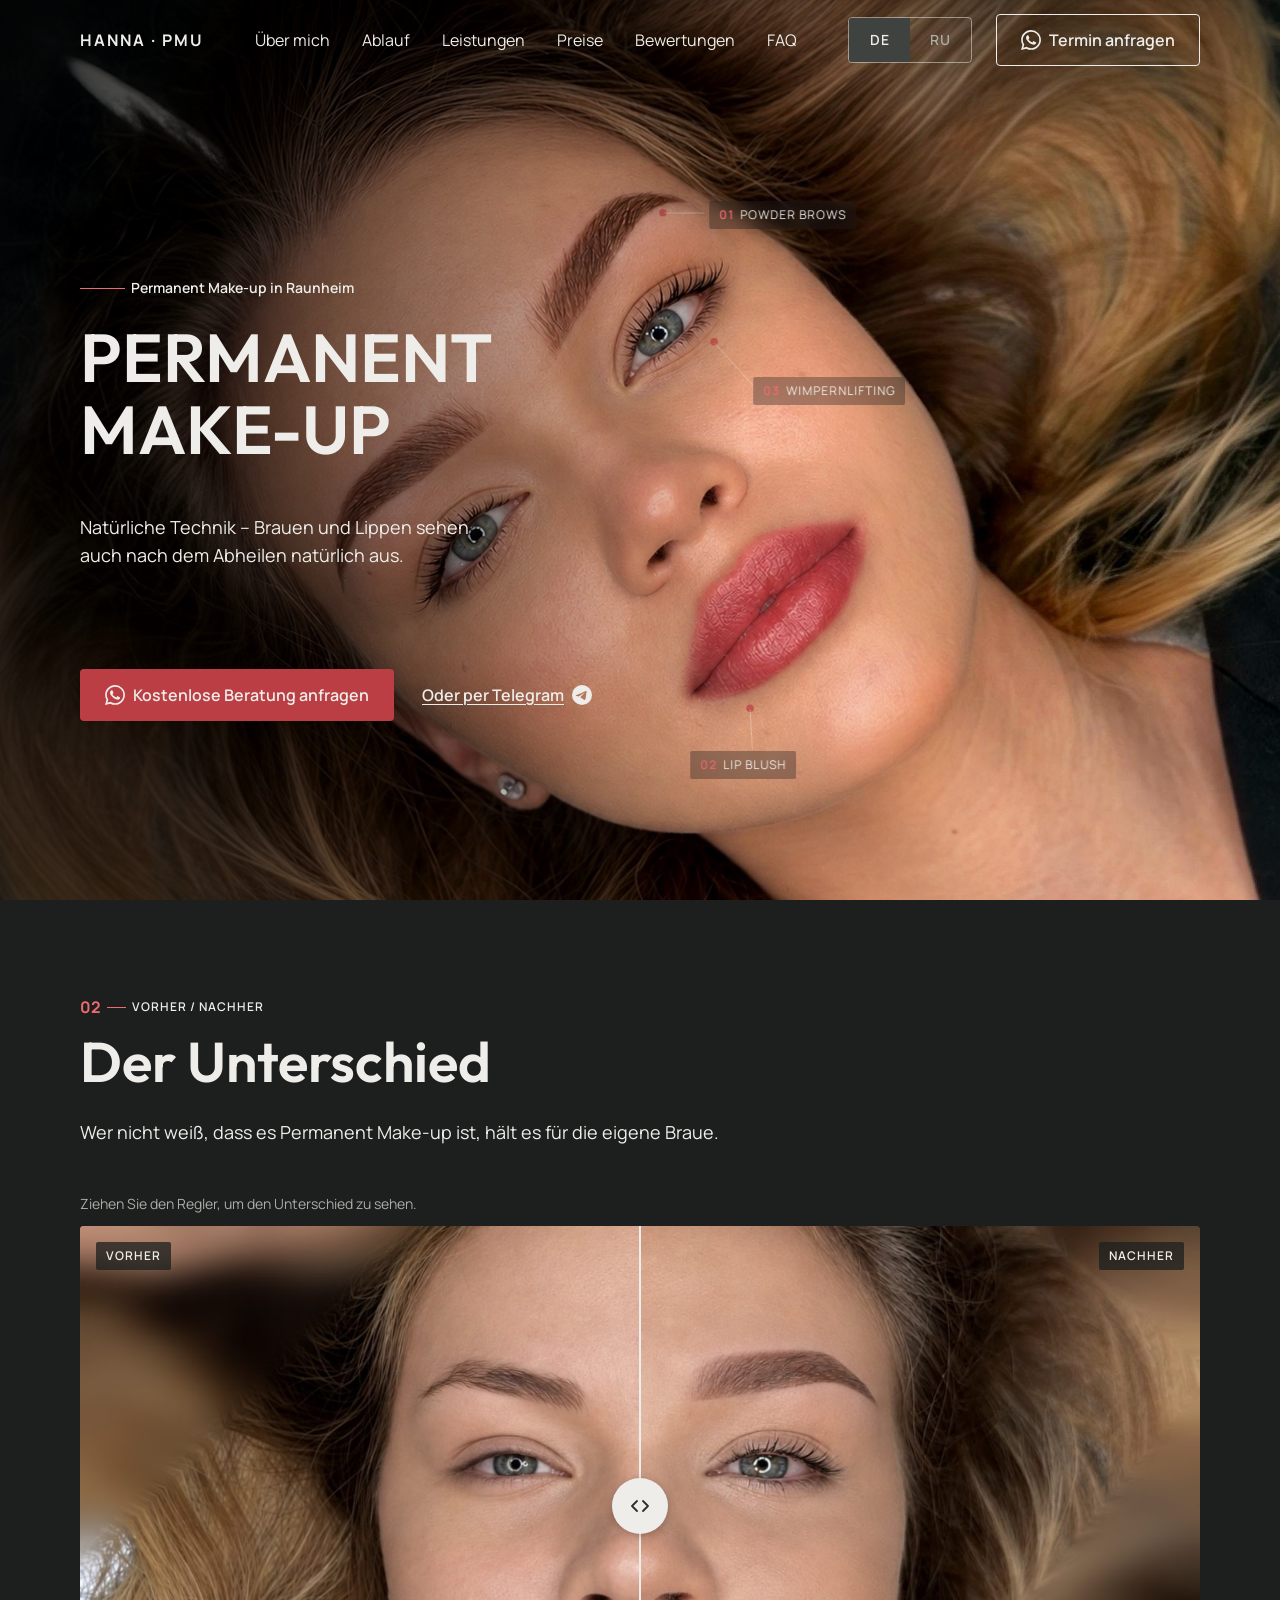
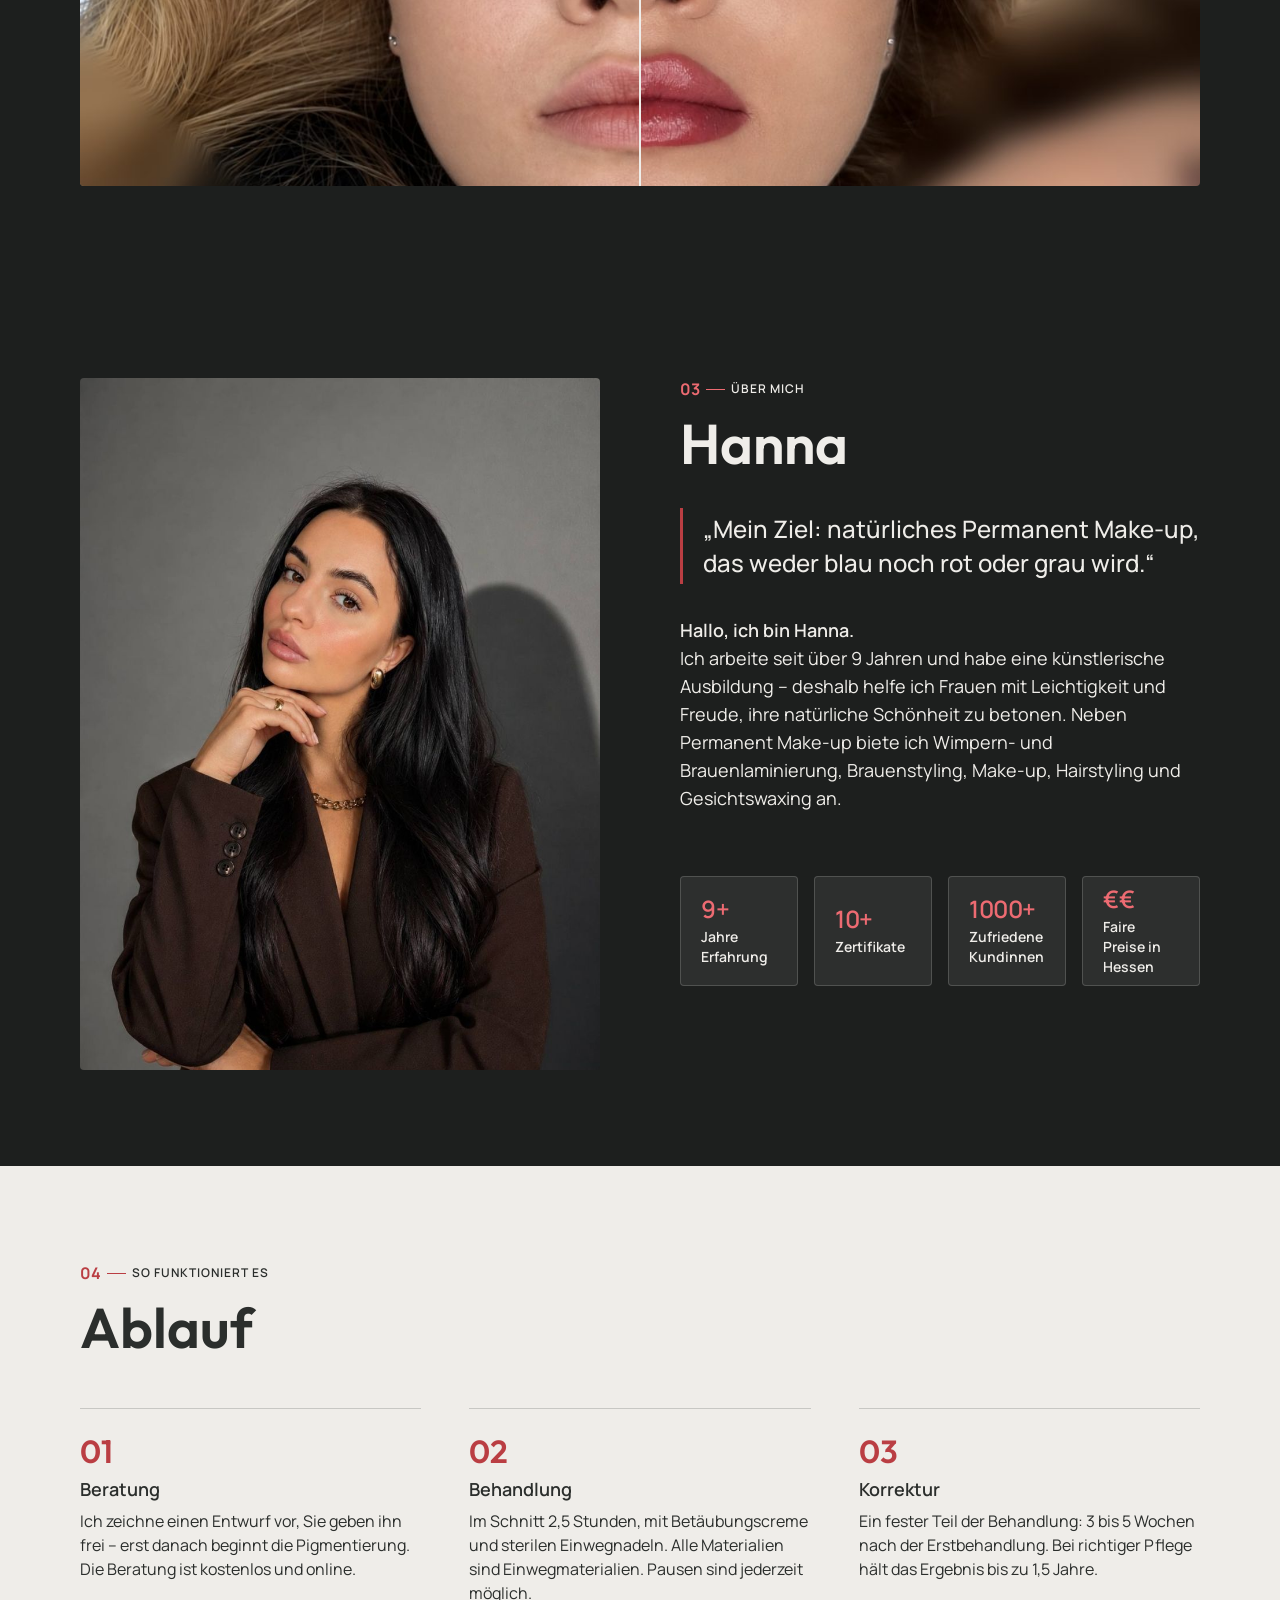
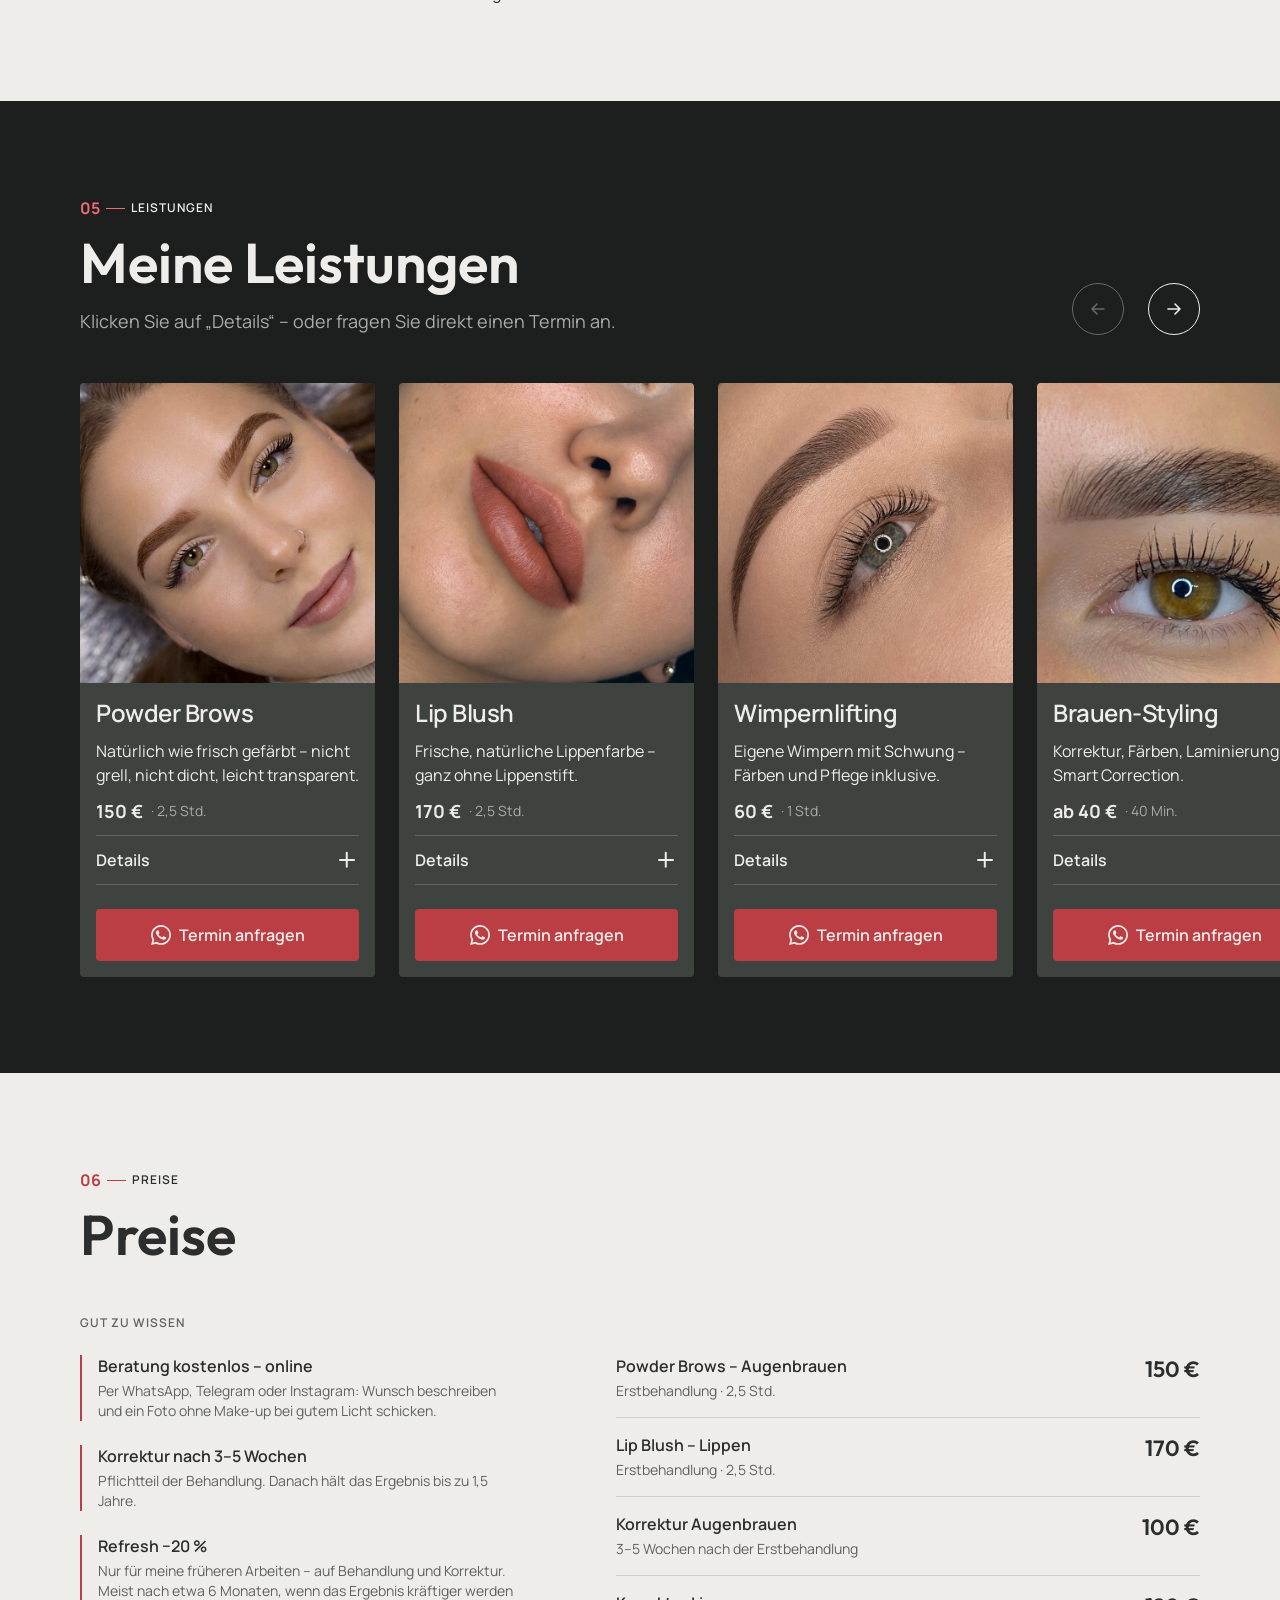
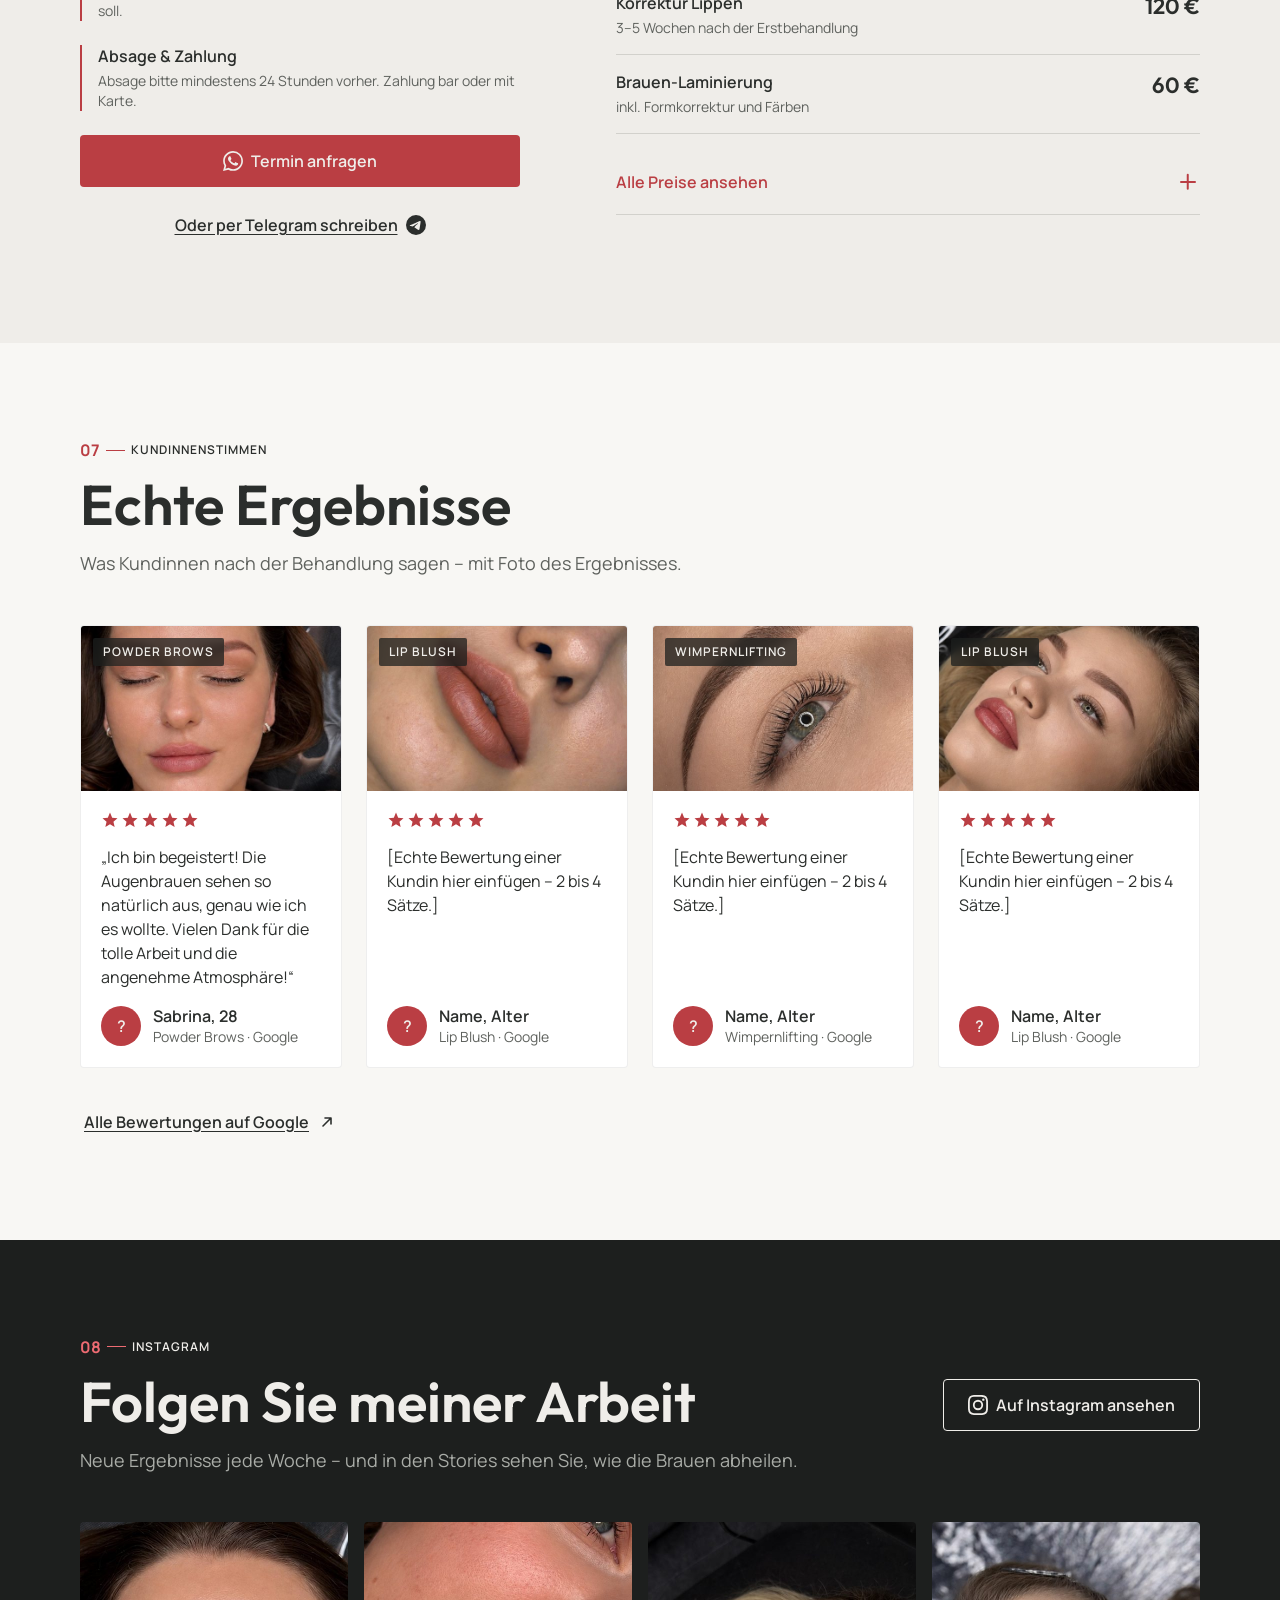
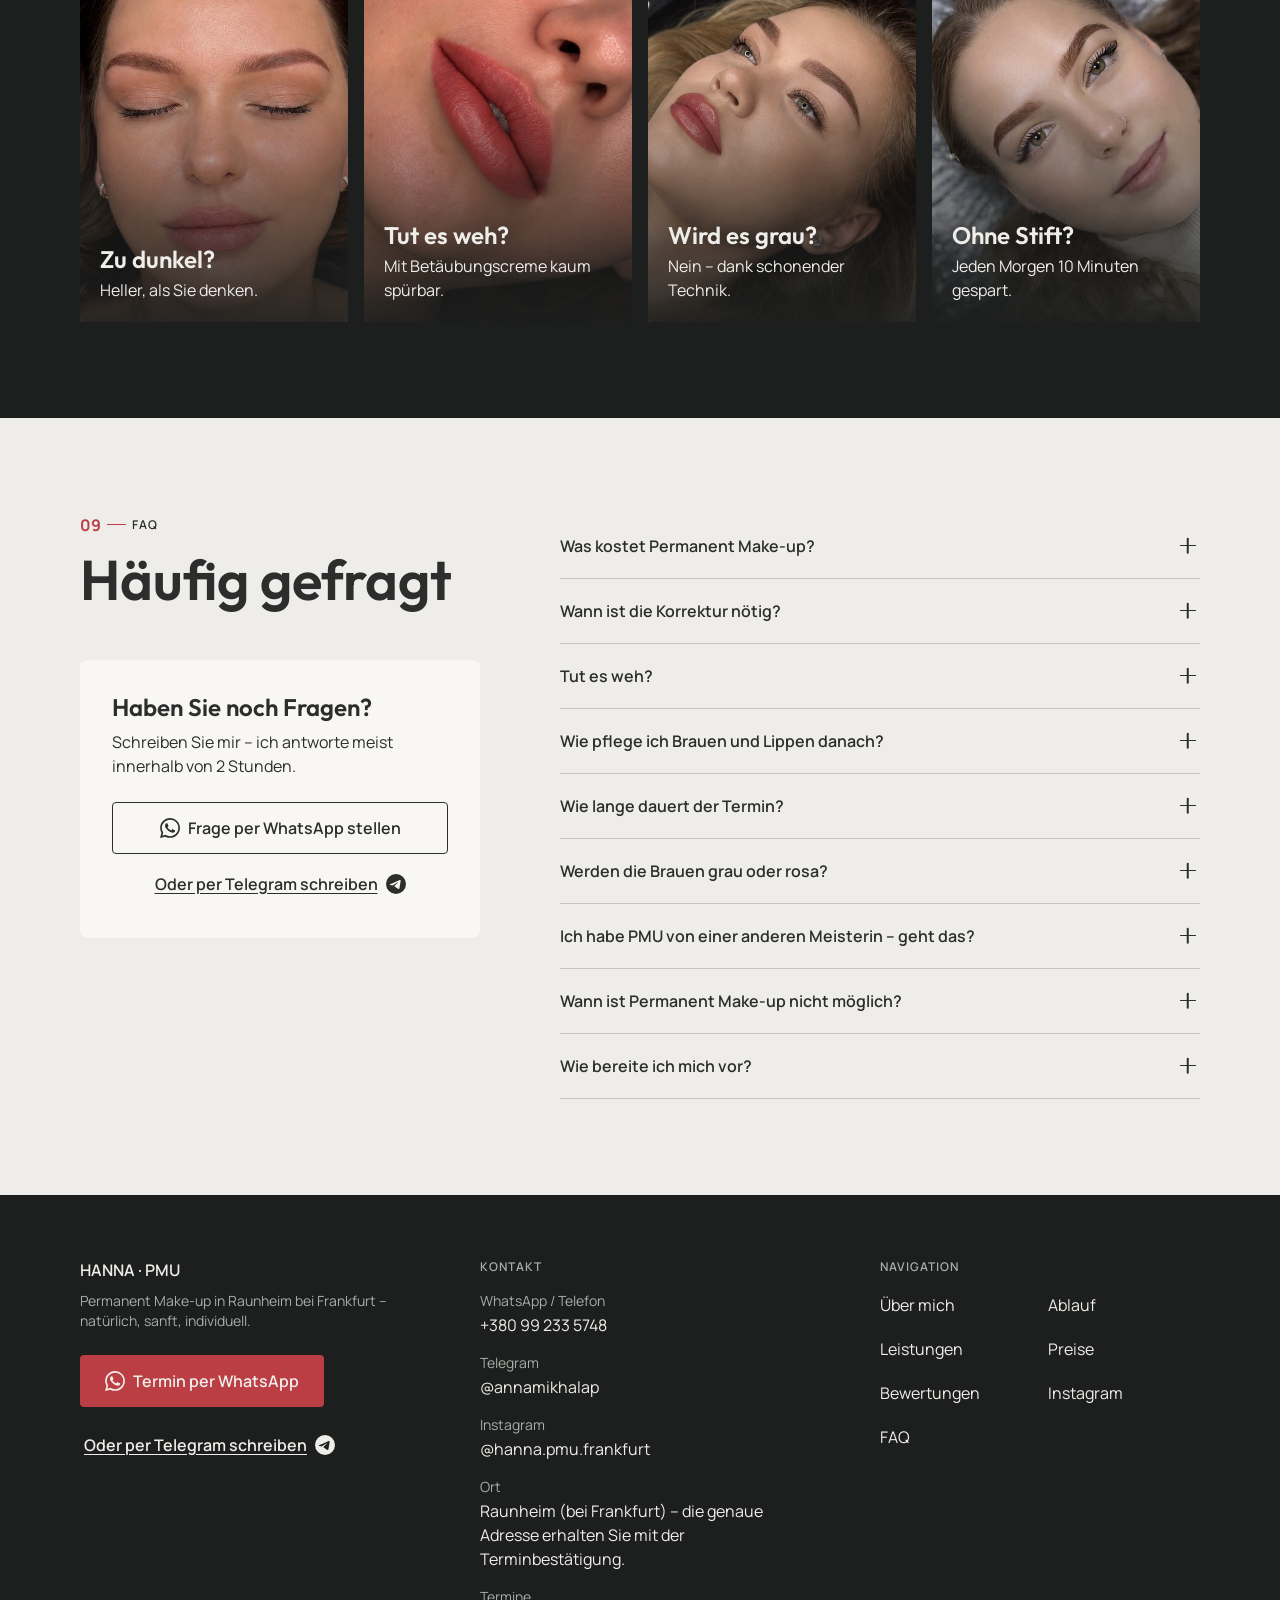
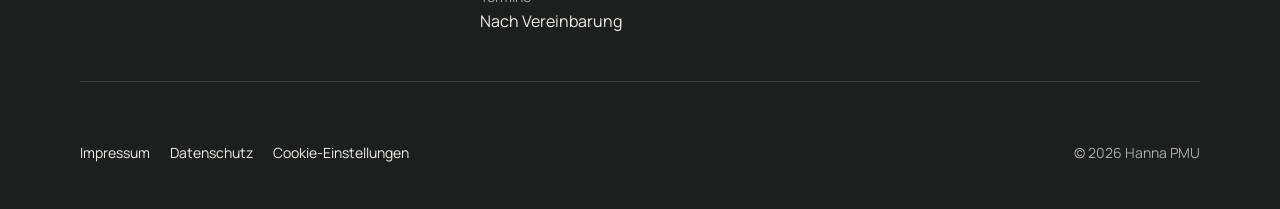
==== commit 5ba08198: "Add files via upload" ====
--- a/index.html
+++ b/index.html
@@ -6,13 +6,18 @@
   <title data-i18n="meta.title">Hanna · Permanent Make-up in Raunheim bei Frankfurt</title>
   <meta name="description" content="Natürliches Permanent Make-up für Brauen und Lippen in Raunheim bei Frankfurt. Kostenlose Beratung, Termin per WhatsApp oder Telegram." data-i18n-content="meta.description">
   <meta name="theme-color" content="#1D1F1E">
+  <meta property="og:type" content="website">
+  <meta property="og:title" content="Hanna · Permanent Make-up in Raunheim bei Frankfurt" data-i18n-content="meta.title">
+  <meta property="og:description" content="Natürliches Permanent Make-up für Brauen und Lippen in Raunheim bei Frankfurt. Kostenlose Beratung, Termin per WhatsApp oder Telegram." data-i18n-content="meta.description">
+  <meta property="og:image" content="assets/img/hero-desktop.jpg">
+  <meta property="og:locale" content="de_DE">
   <script>document.documentElement.classList.add("js")</script>
   <link rel="preload" href="assets/fonts/outfit-latin-600-normal.woff2" as="font" type="font/woff2" crossorigin>
   <link rel="preload" href="assets/fonts/manrope-latin-400-normal.woff2" as="font" type="font/woff2" crossorigin>
-  <link rel="stylesheet" href="assets/css/styles.css?v=mvu7rhe5">
+  <link rel="stylesheet" href="assets/css/styles.css?v=mvvj8fq1">
   <link rel="icon" href="data:image/svg+xml,%3Csvg xmlns='http://www.w3.org/2000/svg' viewBox='0 0 32 32'%3E%3Crect width='32' height='32' rx='6' fill='%231D1F1E'/%3E%3Ctext x='16' y='22' font-family='Arial' font-weight='700' font-size='16' fill='%23ED6B72' text-anchor='middle'%3EH%3C/text%3E%3C/svg%3E">
-  <link rel="preload" href="assets/img/hero-mobile.jpg" as="image" media="(max-width: 767px)">
-  <link rel="preload" href="assets/img/hero-desktop.jpg" as="image" media="(min-width: 768px)">
+  <link rel="preload" href="assets/img/hero-mobile.jpg?v=mvvj8fq1c" as="image" media="(max-width: 767px)">
+  <link rel="preload" href="assets/img/hero-desktop.jpg?v=mvvj8fq1c" as="image" media="(min-width: 768px)">
 </head>
 <body id="top">
   <svg width="0" height="0" style="position:absolute" aria-hidden="true">
@@ -36,7 +41,7 @@
       </nav>
       <div class="header__right">
         <div class="lang lang--header" role="group" aria-label="Sprache wählen" data-i18n-aria-label="a11y.lang"><button type="button" data-lang="de" aria-pressed="true">DE</button><button type="button" data-lang="ru" aria-pressed="false" lang="ru">RU</button></div>
-        <a class="btn btn--secondary btn--on-dark header__cta" href="https://wa.me/49XXXXXXXXXX" target="_blank" rel="noopener" data-wa><svg class="ic" aria-hidden="true" focusable="false"><use href="#i-wa"></use></svg><span data-i18n="nav.cta">Termin anfragen</span></a>
+        <a class="btn btn--secondary btn--on-dark header__cta" href="https://wa.me/380992335748" target="_blank" rel="noopener" data-wa><svg class="ic" aria-hidden="true" focusable="false"><use href="#i-wa"></use></svg><span data-i18n="nav.cta">Termin anfragen</span></a>
         <button class="icon-btn burger" type="button" data-menu-open aria-controls="menu" aria-expanded="false" aria-label="Menü öffnen" data-i18n-aria-label="a11y.menuOpen"><svg class="ic" aria-hidden="true" focusable="false"><use href="#i-menu"></use></svg></button>
       </div>
     </div>
@@ -45,16 +50,16 @@
   <div class="menu" id="menu" role="dialog" aria-modal="true" aria-label="Menü" hidden data-menu>
     <div class="container menu__top">
       <span class="logo">HANNA · PMU</span>
-      <div class="menu__top-right"><div class="lang " role="group" aria-label="Sprache wählen" data-i18n-aria-label="a11y.lang"><button type="button" data-lang="de" aria-pressed="true">DE</button><button type="button" data-lang="ru" aria-pressed="false" lang="ru">RU</button></div><button class="icon-btn icon-btn--ring" type="button" data-menu-close aria-label="Menü schließen" data-i18n-aria-label="a11y.menuClose"><svg class="ic" aria-hidden="true" focusable="false"><use href="#i-close"></use></svg></button></div>
+      <div class="menu__top-right"><div class="lang " role="group" aria-label="Sprache wählen" data-i18n-aria-label="a11y.lang"><button type="button" data-lang="de" aria-pressed="true">DE</button><button type="button" data-lang="ru" aria-pressed="false" lang="ru">RU</button></div><button class="icon-btn" type="button" data-menu-close aria-label="Menü schließen" data-i18n-aria-label="a11y.menuClose"><svg class="ic" aria-hidden="true" focusable="false"><use href="#i-close"></use></svg></button></div>
     </div>
     <nav class="container menu__nav" aria-label="Menü">
       <a class="menu__item" href="#about" data-spy="about" style="--i:0"><span class="menu__num">03</span><span class="menu__label" data-i18n="nav.about">Über mich</span><svg class="ic menu__arrow" aria-hidden="true" focusable="false"><use href="#i-arrow"></use></svg></a><a class="menu__item" href="#process" data-spy="process" style="--i:1"><span class="menu__num">04</span><span class="menu__label" data-i18n="nav.process">Ablauf</span><svg class="ic menu__arrow" aria-hidden="true" focusable="false"><use href="#i-arrow"></use></svg></a><a class="menu__item" href="#services" data-spy="services" style="--i:2"><span class="menu__num">05</span><span class="menu__label" data-i18n="nav.services">Leistungen</span><svg class="ic menu__arrow" aria-hidden="true" focusable="false"><use href="#i-arrow"></use></svg></a><a class="menu__item" href="#prices" data-spy="prices" style="--i:3"><span class="menu__num">06</span><span class="menu__label" data-i18n="nav.prices">Preise</span><svg class="ic menu__arrow" aria-hidden="true" focusable="false"><use href="#i-arrow"></use></svg></a><a class="menu__item" href="#reviews" data-spy="reviews" style="--i:4"><span class="menu__num">07</span><span class="menu__label" data-i18n="nav.reviews">Bewertungen</span><svg class="ic menu__arrow" aria-hidden="true" focusable="false"><use href="#i-arrow"></use></svg></a><a class="menu__item" href="#instagram" data-spy="instagram" style="--i:5"><span class="menu__num">08</span><span class="menu__label" data-i18n="nav.instagram">Instagram</span><svg class="ic menu__arrow" aria-hidden="true" focusable="false"><use href="#i-arrow"></use></svg></a><a class="menu__item" href="#faq" data-spy="faq" style="--i:6"><span class="menu__num">09</span><span class="menu__label" data-i18n="nav.faq">FAQ</span><svg class="ic menu__arrow" aria-hidden="true" focusable="false"><use href="#i-arrow"></use></svg></a>
     </nav>
     <div class="container menu__bottom">
-      <a class="btn btn--primary btn--on-dark btn--block" href="https://wa.me/49XXXXXXXXXX" target="_blank" rel="noopener" data-wa><svg class="ic" aria-hidden="true" focusable="false"><use href="#i-wa"></use></svg><span data-i18n="footer.cta">Termin per WhatsApp</span></a>
+      <a class="btn btn--primary btn--on-dark btn--block" href="https://wa.me/380992335748" target="_blank" rel="noopener" data-wa><svg class="ic" aria-hidden="true" focusable="false"><use href="#i-wa"></use></svg><span data-i18n="footer.cta">Termin per WhatsApp</span></a>
       <div class="menu__links">
-        <a class="tlink tlink--on-dark" href="https://t.me/XXXXXXX" target="_blank" rel="noopener" data-tg><span>Telegram</span><svg class="ic" aria-hidden="true" focusable="false"><use href="#i-tg"></use></svg></a>
-        <a class="tlink tlink--on-dark" href="https://instagram.com/XXXXXXX" target="_blank" rel="noopener" data-ig><span>Instagram</span><svg class="ic" aria-hidden="true" focusable="false"><use href="#i-ig"></use></svg></a>
+        <a class="tlink tlink--on-dark" href="https://t.me/annamikhalap" target="_blank" rel="noopener" data-tg><span>Telegram</span><svg class="ic" aria-hidden="true" focusable="false"><use href="#i-tg"></use></svg></a>
+        <a class="tlink tlink--on-dark" href="https://instagram.com/hanna.pmu.frankfurt" target="_blank" rel="noopener" data-ig><span>Instagram</span><svg class="ic" aria-hidden="true" focusable="false"><use href="#i-ig"></use></svg></a>
       </div>
       <p class="menu__addr"><span class="menu__name" data-i18n="menu.name">Hanna · Permanent Make-up</span><span data-i18n="menu.city">Raunheim, 65479</span></p>
     </div>
@@ -65,12 +70,13 @@
     <section class="hero" aria-labelledby="hero-title">
       <div class="hero__art" aria-hidden="true">
         <picture>
-          <source media="(min-width: 768px)" srcset="assets/img/hero-desktop.jpg">
-          <img src="assets/img/hero-mobile.jpg" alt="" fetchpriority="high">
+          <source media="(min-width: 768px)" srcset="assets/img/hero-desktop.jpg?v=mvvj8fq1c">
+          <img src="assets/img/hero-mobile.jpg?v=mvvj8fq1c" alt="" fetchpriority="high">
         </picture>
-        <span class="hero__tag hero__tag--1"><span class="tag"><span class="tag__num">01</span><span data-i18n="hero.tag1">Powder Brows</span></span></span>
-        <span class="hero__tag hero__tag--2"><span class="tag"><span class="tag__num">02</span><span data-i18n="hero.tag2">Lip Blush</span></span></span>
-        <span class="hero__tag hero__tag--3"><span class="tag"><span class="tag__num">03</span><span data-i18n="hero.tag3">Wimpern</span></span></span>
+        <svg class="hero__lines hero__lines--m" viewBox="0 0 390 844" preserveAspectRatio="none" aria-hidden="true" focusable="false"><circle class="hl-dot" style="--g:0" cx="181.0" cy="326.5" r="2.5"/><line class="hl-line" style="--g:0;--len:81.6" x1="180.0" y1="326.0" x2="100.0" y2="310.0"/><circle class="hl-dot" style="--g:1" cx="101.0" cy="497.6" r="2.5"/><line class="hl-line" style="--g:1;--len:59.4" x1="100.2" y1="498.7" x2="69.5" y2="549.5"/><circle class="hl-dot" style="--g:2" cx="316.0" cy="585.3" r="2.5"/><line class="hl-line" style="--g:2;--len:31.3" x1="316.3" y1="587.5" x2="316.5" y2="618.8"/></svg><svg class="hero__lines hero__lines--d" viewBox="0 0 1440 844" preserveAspectRatio="none" aria-hidden="true" focusable="false"><circle class="hl-dot" style="--g:0" cx="741.5" cy="199.5" r="3.5"/><line class="hl-line" style="--g:0;--len:39.9" x1="743.0" y1="199.8" x2="782.8" y2="199.8"/><circle class="hl-dot" style="--g:1" cx="789.5" cy="320.5" r="3.5"/><line class="hl-line" style="--g:1;--len:62.6" x1="789.9" y1="321.7" x2="832.0" y2="368.0"/><circle class="hl-dot" style="--g:2" cx="823.2" cy="664.1" r="3.5"/><line class="hl-line" style="--g:2;--len:39.8" x1="823.3" y1="665.6" x2="825.5" y2="705.3"/></svg>
+        <span class="hero__tag hero__tag--1" style="--g:0"><span class="tag"><span class="tag__num">01</span><span data-i18n="hero.tag1">Powder Brows</span></span></span>
+        <span class="hero__tag hero__tag--2" style="--g:2"><span class="tag"><span class="tag__num">02</span><span data-i18n="hero.tag2">Lip Blush</span></span></span>
+        <span class="hero__tag hero__tag--3" style="--g:1"><span class="tag"><span class="tag__num">03</span><span data-i18n="hero.tag3">Wimpernlifting</span></span></span>
       </div>
       <div class="container hero__in">
         <div class="hero__top">
@@ -78,8 +84,8 @@
           <h1 class="t-display hero__title" id="hero-title" data-hero="2" data-i18n="hero.title">Permanent Make-up</h1>
         </div>
         <div class="hero__bottom">
-          <p class="hero__text" data-hero="3"><span class="only-mob" data-i18n="hero.text">Natürliche Technik, weiche Übergänge, harmonisches Ergebnis.</span><span class="only-desk" data-i18n="hero.textDesk">Natürliche Technik, weiche Übergänge und ein harmonisches, natürliches Ergebnis.</span></p>
-          <div class="hero__cta" data-hero="4"><div class="cta-pair cta-pair--row"><a class="btn btn--primary btn--on-dark" href="https://wa.me/49XXXXXXXXXX" target="_blank" rel="noopener" data-wa data-wa-msg="wa.message"><svg class="ic" aria-hidden="true" focusable="false"><use href="#i-wa"></use></svg><span data-i18n="hero.cta">Kostenlose Beratung anfragen</span></a><a class="tlink tlink--on-dark" href="https://t.me/XXXXXXX" target="_blank" rel="noopener" data-tg><span class="only-mob" data-i18n="cta.telegram">Oder per Telegram schreiben</span><span class="only-desk" data-i18n="cta.telegramShort">Oder per Telegram</span><svg class="ic" aria-hidden="true" focusable="false"><use href="#i-tg"></use></svg></a></div></div>
+          <p class="hero__text" data-hero="3"><span class="only-mob" data-i18n="hero.text">Natürliche Brauen und Lippen – auch nach dem Abheilen.</span><span class="only-desk" data-i18n="hero.textDesk">Natürliche Technik – Brauen und Lippen sehen auch nach dem Abheilen natürlich aus.</span></p>
+          <div class="hero__cta" data-hero="4"><div class="cta-pair cta-pair--row"><a class="btn btn--primary btn--on-dark" href="https://wa.me/380992335748" target="_blank" rel="noopener" data-wa data-wa-msg="wa.message"><svg class="ic" aria-hidden="true" focusable="false"><use href="#i-wa"></use></svg><span data-i18n="hero.cta">Kostenlose Beratung anfragen</span></a><a class="tlink tlink--on-dark" href="https://t.me/annamikhalap" target="_blank" rel="noopener" data-tg><span class="only-mob" data-i18n="cta.telegram">Oder per Telegram schreiben</span><span class="only-desk" data-i18n="cta.telegramShort">Oder per Telegram</span><svg class="ic" aria-hidden="true" focusable="false"><use href="#i-tg"></use></svg></a></div></div>
         </div>
       </div>
     </section>
@@ -94,8 +100,8 @@
         </div>
         <p class="t-hint ba__hint" data-reveal data-i18n="ba.hint">Ziehen Sie den Regler, um den Unterschied zu sehen.</p>
         <div class="ba" data-ba data-reveal style="--pos:50%">
-          <img class="ba__img" draggable="false" src="assets/img/after.jpg" width="1400" height="1000" loading="lazy" decoding="async" alt="Gesicht nach der Behandlung: Powder Brows und Lip Blush" data-i18n-alt="ba.altAfter">
-          <div class="ba__before"><img class="ba__img" draggable="false" src="assets/img/before.jpg" width="1400" height="1000" loading="lazy" decoding="async" alt="Gesicht vor der Behandlung: helle, ungleichmäßige Brauen" data-i18n-alt="ba.altBefore"></div>
+          <img class="ba__img" draggable="false" src="assets/img/after.jpg?v=mvvj8fq1b" width="1400" height="1000" loading="lazy" decoding="async" alt="Gesicht nach der Behandlung: Powder Brows und Lip Blush" data-i18n-alt="ba.altAfter">
+          <div class="ba__before"><img class="ba__img" draggable="false" src="assets/img/before.jpg?v=mvvj8fq1" width="1400" height="1000" loading="lazy" decoding="async" alt="Gesicht vor der Behandlung: helle, ungleichmäßige Brauen" data-i18n-alt="ba.altBefore"></div>
           <span class="ba__tag ba__tag--l"><span class="tag"><span data-i18n="ba.before">Vorher</span></span></span>
           <span class="ba__tag ba__tag--r"><span class="tag"><span data-i18n="ba.after">Nachher</span></span></span>
           <span class="ba__handle" aria-hidden="true"><span class="ba__knob"><svg class="ic" aria-hidden="true" focusable="false"><use href="#i-handle"></use></svg></span></span>
@@ -114,14 +120,14 @@
               <p class="eyebrow"><span class="eyebrow__num">03</span><span class="eyebrow__line" aria-hidden="true"></span><span data-i18n="about.eyebrow">Über mich</span></p>
               <h2 class="t-h2" id="about-title" data-i18n="about.title">Hanna</h2>
             </div>
-            <blockquote class="quote" data-reveal data-i18n="about.quote">„Keine Sorge — die Brauen werden natürlich, nicht dicht.“</blockquote>
-            <p class="about__bio" data-reveal><strong data-i18n="about.hello">Hallo, ich bin Hanna.</strong><br><span data-i18n="about.bio">Seit 9 Jahren helfe ich Frauen, ihre natürliche Schönheit zu unterstreichen. Neben Permanent Make-up biete ich weitere Behandlungen für gepflegte Augenbrauen und einen ausdrucksstarken Look an.</span></p>
+            <blockquote class="quote" data-reveal data-i18n="about.quote">„Mein Ziel: natürliches Permanent Make-up, das weder blau noch rot oder grau wird.“</blockquote>
+            <p class="about__bio" data-reveal><strong data-i18n="about.hello">Hallo, ich bin Hanna.</strong><br><span data-i18n="about.bio">Ich arbeite seit über 9 Jahren und habe eine künstlerische Ausbildung – deshalb helfe ich Frauen mit Leichtigkeit und Freude, ihre natürliche Schönheit zu betonen. Neben Permanent Make-up biete ich Wimpern- und Brauenlaminierung, Brauenstyling, Make-up, Hairstyling und Gesichtswaxing an.</span></p>
           </div>
           <div class="about__bottom">
             <ul class="stats">
-              <li class="stat" data-reveal style="--i:0"><span class="stat__n" data-i18n="about.stat1n">9+</span><span class="stat__l" data-i18n="about.stat1">Jahre Erfahrung</span></li><li class="stat" data-reveal style="--i:1"><span class="stat__n" data-i18n="about.stat2n">10+</span><span class="stat__l" data-i18n="about.stat2">Zertifikate</span></li><li class="stat" data-reveal style="--i:2"><span class="stat__n" data-i18n="about.stat3n">1000+</span><span class="stat__l" data-i18n="about.stat3">Zufriedene Kundinnen</span></li><li class="stat" data-reveal style="--i:3"><span class="stat__n" data-i18n="about.stat4n">1000+</span><span class="stat__l" data-i18n="about.stat4">Zufriedene Kundinnen</span></li>
+              <li class="stat" data-reveal style="--i:0"><span class="stat__n" data-i18n="about.stat1n">9+</span><span class="stat__l" data-i18n="about.stat1">Jahre Erfahrung</span></li><li class="stat" data-reveal style="--i:1"><span class="stat__n" data-i18n="about.stat2n">10+</span><span class="stat__l" data-i18n="about.stat2">Zertifikate</span></li><li class="stat" data-reveal style="--i:2"><span class="stat__n" data-i18n="about.stat3n">1000+</span><span class="stat__l" data-i18n="about.stat3">Zufriedene Kundinnen</span></li><li class="stat" data-reveal style="--i:3"><span class="stat__n" data-i18n="about.stat4n">€€</span><span class="stat__l" data-i18n="about.stat4">Faire Preise in Hessen</span></li>
             </ul>
-            <div class="about__cta" data-reveal><div class="cta-pair cta-pair--row"><a class="btn btn--primary btn--on-dark" href="https://wa.me/49XXXXXXXXXX" target="_blank" rel="noopener" data-wa data-wa-msg="wa.message"><svg class="ic" aria-hidden="true" focusable="false"><use href="#i-wa"></use></svg><span data-i18n="cta.book">Termin anfragen</span></a><a class="tlink tlink--on-dark" href="https://t.me/XXXXXXX" target="_blank" rel="noopener" data-tg><span data-i18n="cta.telegramShort">Oder per Telegram</span><svg class="ic" aria-hidden="true" focusable="false"><use href="#i-tg"></use></svg></a></div></div>
+            <div class="about__cta" data-reveal><div class="cta-pair cta-pair--row"><a class="btn btn--primary btn--on-dark" href="https://wa.me/380992335748" target="_blank" rel="noopener" data-wa data-wa-msg="wa.message"><svg class="ic" aria-hidden="true" focusable="false"><use href="#i-wa"></use></svg><span data-i18n="cta.book">Termin anfragen</span></a><a class="tlink tlink--on-dark" href="https://t.me/annamikhalap" target="_blank" rel="noopener" data-tg><span data-i18n="cta.telegramShort">Oder per Telegram</span><svg class="ic" aria-hidden="true" focusable="false"><use href="#i-tg"></use></svg></a></div></div>
           </div>
         </div>
       </div>
@@ -135,7 +141,7 @@
           <h2 class="t-h2" id="process-title" data-i18n="process.title">Ablauf</h2>
         </div>
         <ol class="steps">
-          <li class="step" data-reveal style="--i:0"><span class="step__n" aria-hidden="true">01</span><h3 class="step__t" data-i18n="process.s1t">Beratung</h3><p class="step__p" data-i18n="process.s1">Wir sprechen über Form und Farbe, ich zeichne die Braue vor. Sie sehen alles im Spiegel, bevor pigmentiert wird. Kostenlos.</p></li><li class="step" data-reveal style="--i:1"><span class="step__n" aria-hidden="true">02</span><h3 class="step__t" data-i18n="process.s2t">Behandlung</h3><p class="step__p" data-i18n="process.s2">Etwa 2,5 Stunden mit Betäubungscreme. Ich erkläre jeden Schritt. Pausen sind jederzeit möglich.</p></li><li class="step" data-reveal style="--i:2"><span class="step__n" aria-hidden="true">03</span><h3 class="step__t" data-i18n="process.s3t">Korrektur</h3><p class="step__p" data-i18n="process.s3">Nach 3 bis 5 Wochen, wenn die Haut abgeheilt ist. Danach hält das Ergebnis bis zu 1,5 Jahre.</p></li>
+          <li class="step" data-reveal style="--i:0"><span class="step__n" aria-hidden="true">01</span><h3 class="step__t" data-i18n="process.s1t">Beratung</h3><p class="step__p" data-i18n="process.s1">Ich zeichne einen Entwurf vor, Sie geben ihn frei – erst danach beginnt die Pigmentierung. Die Beratung ist kostenlos und online.</p></li><li class="step" data-reveal style="--i:1"><span class="step__n" aria-hidden="true">02</span><h3 class="step__t" data-i18n="process.s2t">Behandlung</h3><p class="step__p" data-i18n="process.s2">Im Schnitt 2,5 Stunden, mit Betäubungscreme und sterilen Einwegnadeln. Alle Materialien sind Einwegmaterialien. Pausen sind jederzeit möglich.</p></li><li class="step" data-reveal style="--i:2"><span class="step__n" aria-hidden="true">03</span><h3 class="step__t" data-i18n="process.s3t">Korrektur</h3><p class="step__p" data-i18n="process.s3">Ein fester Teil der Behandlung: 3 bis 5 Wochen nach der Erstbehandlung. Bei richtiger Pflege hält das Ergebnis bis zu 1,5 Jahre.</p></li>
         </ol>
       </div>
     </section>
@@ -155,29 +161,29 @@
           </div>
         </div>
       </div>
-      <div class="carousel" data-carousel="services">
+      <div class="carousel" data-carousel="services" data-reveal>
         <ul class="carousel__track scards">
-          <li class="scard" data-reveal style="--i:0">
-            <img class="scard__img" src="assets/img/brows-1.jpg" width="888" height="594" loading="lazy" decoding="async" alt="Augenbraue nach Powder-Brows-Behandlung" data-i18n-alt="s1.alt">
+          <li class="scard">
+            <div class="scard__media"><img class="scard__img" src="assets/img/svc-pmu-brauen.jpg?v=mvvj8fq1" width="700" height="712" loading="lazy" decoding="async" alt="Augenbraue nach Powder-Brows-Behandlung" data-i18n-alt="s1.alt"></div>
             <div class="scard__body">
               <h3 class="scard__title" data-i18n="s1.title">Powder Brows</h3>
-              <p class="scard__text" data-i18n="s1.text">Weiche, gepuderte Brauen – so natürlich wie frisch geschminkt.</p>
+              <p class="scard__text" data-i18n="s1.text">Natürlich wie frisch gefärbt – nicht grell, nicht dicht, leicht transparent.</p>
               <p class="scard__meta"><strong data-i18n="s1.price">150 €</strong><span data-i18n="s1.time">2,5 Std.</span></p>
               <button class="acc-head scard__toggle" type="button" aria-expanded="false" aria-controls="s1-details">
                 <span data-when-closed data-i18n="services.details">Details</span><span data-when-open data-i18n="services.less">Weniger</span><span class="pm" aria-hidden="true"></span>
               </button>
               <div class="collapse" id="s1-details"><div class="collapse__in">
                 <dl class="scard__details">
-                  <div><dt data-i18n="services.l1">Ablauf</dt><dd data-i18n="s1.d1">Beratung und Vorzeichnen, Behandlung mit Betäubungscreme, Korrektur nach 3–5 Wochen (100 €).</dd></div>
-                  <div><dt data-i18n="services.l2">Haltbarkeit</dt><dd data-i18n="s1.d2">Bis zu 1,5 Jahre – je nach Haut, Lebensstil und Pflege.</dd></div>
-                  <div><dt data-i18n="services.l3">Gut zu wissen</dt><dd data-i18n="s1.d3">Korrektur nach mehr als 5 Wochen gilt als neue Erstbehandlung.</dd></div>
+                  <div><dt data-i18n="services.l1">Ablauf</dt><dd data-i18n="s1.d1">Ich zeichne einen Entwurf vor – erst nach Ihrer Freigabe beginne ich mit der Pigmentierung.</dd></div>
+                  <div><dt data-i18n="services.l2">Haltbarkeit</dt><dd data-i18n="s1.d2">Bis zu 1,5 Jahre – wenn Sie die Pflegeregeln bis zur Abheilung einhalten.</dd></div>
+                  <div><dt data-i18n="services.l3">Gut zu wissen</dt><dd data-i18n="s1.d3">Halten Sie sich an meine Hinweise vor und nach der Behandlung – Sie bekommen sie in der kostenlosen Beratung.</dd></div>
                 </dl>
               </div></div>
-              <a class="btn btn--primary btn--on-dark btn--block" href="https://wa.me/49XXXXXXXXXX" target="_blank" rel="noopener" data-wa data-wa-service="s1.title"><svg class="ic" aria-hidden="true" focusable="false"><use href="#i-wa"></use></svg><span data-i18n="cta.book">Termin anfragen</span></a>
-            </div>
-          </li>
-          <li class="scard" data-reveal style="--i:1">
-            <img class="scard__img" src="assets/img/lips-1.jpg" width="218" height="208" loading="lazy" decoding="async" alt="Lippen nach Lip-Blush-Behandlung" data-i18n-alt="s2.alt">
+              <a class="btn btn--primary btn--on-dark btn--block" href="https://wa.me/380992335748" target="_blank" rel="noopener" data-wa data-wa-service="s1.title"><svg class="ic" aria-hidden="true" focusable="false"><use href="#i-wa"></use></svg><span data-i18n="cta.book">Termin anfragen</span></a>
+            </div>
+          </li>
+          <li class="scard">
+            <div class="scard__media"><img class="scard__img" src="assets/img/svc-pmu-lippen.jpg?v=mvvj8fq1" width="700" height="712" loading="lazy" decoding="async" alt="Lippen nach Lip-Blush-Behandlung" data-i18n-alt="s2.alt"></div>
             <div class="scard__body">
               <h3 class="scard__title" data-i18n="s2.title">Lip Blush</h3>
               <p class="scard__text" data-i18n="s2.text">Frische, natürliche Lippenfarbe – ganz ohne Lippenstift.</p>
@@ -187,69 +193,69 @@
               </button>
               <div class="collapse" id="s2-details"><div class="collapse__in">
                 <dl class="scard__details">
-                  <div><dt data-i18n="services.l1">Ablauf</dt><dd data-i18n="s2.d1">Beratung und Vorzeichnen, Behandlung mit Betäubungscreme, Korrektur nach 3–5 Wochen (120 €).</dd></div>
-                  <div><dt data-i18n="services.l2">Haltbarkeit</dt><dd data-i18n="s2.d2">Bis zu 1,5 Jahre – je nach Haut, Lebensstil und Pflege.</dd></div>
-                  <div><dt data-i18n="services.l3">Gut zu wissen</dt><dd data-i18n="s2.d3">Korrektur nach mehr als 5 Wochen gilt als neue Erstbehandlung.</dd></div>
+                  <div><dt data-i18n="services.l1">Ablauf</dt><dd data-i18n="s2.d1">Ich zeichne einen Entwurf vor – erst nach Ihrer Freigabe beginne ich mit der Pigmentierung.</dd></div>
+                  <div><dt data-i18n="services.l2">Haltbarkeit</dt><dd data-i18n="s2.d2">Bis zu 1,5 Jahre – bei richtiger Pflege.</dd></div>
+                  <div><dt data-i18n="services.l3">Gut zu wissen</dt><dd data-i18n="s2.d3">Halten Sie sich an meine Hinweise vor und nach der Behandlung – Sie bekommen sie in der kostenlosen Beratung.</dd></div>
                 </dl>
               </div></div>
-              <a class="btn btn--primary btn--on-dark btn--block" href="https://wa.me/49XXXXXXXXXX" target="_blank" rel="noopener" data-wa data-wa-service="s2.title"><svg class="ic" aria-hidden="true" focusable="false"><use href="#i-wa"></use></svg><span data-i18n="cta.book">Termin anfragen</span></a>
-            </div>
-          </li>
-          <li class="scard" data-reveal style="--i:2">
-            <img class="scard__img" src="assets/img/lashes-1.jpg" width="330" height="320" loading="lazy" decoding="async" alt="Geschwungene Wimpern nach dem Lifting" data-i18n-alt="s4.alt">
+              <a class="btn btn--primary btn--on-dark btn--block" href="https://wa.me/380992335748" target="_blank" rel="noopener" data-wa data-wa-service="s2.title"><svg class="ic" aria-hidden="true" focusable="false"><use href="#i-wa"></use></svg><span data-i18n="cta.book">Termin anfragen</span></a>
+            </div>
+          </li>
+          <li class="scard">
+            <div class="scard__media"><img class="scard__img" src="assets/img/svc-wimpern-laminierung.jpg?v=mvvj8fq1" width="700" height="712" loading="lazy" decoding="async" alt="Geschwungene Wimpern nach dem Lifting" data-i18n-alt="s4.alt"></div>
             <div class="scard__body">
               <h3 class="scard__title" data-i18n="s4.title">Wimpernlifting</h3>
-              <p class="scard__text" data-i18n="s4.text">Geschwungene Wimpern – inklusive Färben und Pflege.</p>
-              <p class="scard__meta"><strong data-i18n="s4.price">60 €</strong><span data-i18n="s4.time">1,5 Std.</span></p>
+              <p class="scard__text" data-i18n="s4.text">Eigene Wimpern mit Schwung – Färben und Pflege inklusive.</p>
+              <p class="scard__meta"><strong data-i18n="s4.price">60 €</strong><span data-i18n="s4.time">1 Std.</span></p>
               <button class="acc-head scard__toggle" type="button" aria-expanded="false" aria-controls="s4-details">
                 <span data-when-closed data-i18n="services.details">Details</span><span data-when-open data-i18n="services.less">Weniger</span><span class="pm" aria-hidden="true"></span>
               </button>
               <div class="collapse" id="s4-details"><div class="collapse__in">
                 <dl class="scard__details">
-                  <div><dt data-i18n="services.l1">Ablauf</dt><dd data-i18n="s4.d1">Lifting, Färben und Pflege in einem Termin.</dd></div>
-                  <div><dt data-i18n="services.l2">Haltbarkeit</dt><dd data-i18n="s4.d2">[Angabe von Hanna]</dd></div>
+                  <div><dt data-i18n="services.l1">Ablauf</dt><dd data-i18n="s4.d1">Auch ohne vorherige Beratung möglich – die Behandlung passt für alle.</dd></div>
+                  <div><dt data-i18n="services.l2">Haltbarkeit</dt><dd data-i18n="s4.d2">Bis zu 1,5 Monate, bis sich die Wimpern erneuern.</dd></div>
                   <div><dt data-i18n="services.l3">Gut zu wissen</dt><dd data-i18n="s4.d3">Nur Wimpern färben: 20 €.</dd></div>
                 </dl>
               </div></div>
-              <a class="btn btn--primary btn--on-dark btn--block" href="https://wa.me/49XXXXXXXXXX" target="_blank" rel="noopener" data-wa data-wa-service="s4.title"><svg class="ic" aria-hidden="true" focusable="false"><use href="#i-wa"></use></svg><span data-i18n="cta.book">Termin anfragen</span></a>
-            </div>
-          </li>
-          <li class="scard" data-reveal style="--i:3">
-            <img class="scard__img" src="assets/img/brows-2.jpg" width="380" height="320" loading="lazy" decoding="async" alt="Gestylte Augenbraue" data-i18n-alt="s5.alt">
+              <a class="btn btn--primary btn--on-dark btn--block" href="https://wa.me/380992335748" target="_blank" rel="noopener" data-wa data-wa-service="s4.title"><svg class="ic" aria-hidden="true" focusable="false"><use href="#i-wa"></use></svg><span data-i18n="cta.book">Termin anfragen</span></a>
+            </div>
+          </li>
+          <li class="scard">
+            <div class="scard__media"><img class="scard__img" src="assets/img/svc-brauen-styling.jpg?v=mvvj8fq1" width="700" height="712" loading="lazy" decoding="async" alt="Gestylte Augenbraue" data-i18n-alt="s5.alt"></div>
             <div class="scard__body">
               <h3 class="scard__title" data-i18n="s5.title">Brauen-Styling</h3>
-              <p class="scard__text" data-i18n="s5.text">Formkorrektur und Färben – auf Wunsch mit Laminierung.</p>
-              <p class="scard__meta"><strong data-i18n="s5.price">ab 40 €</strong><span data-i18n="s5.time"></span></p>
+              <p class="scard__text" data-i18n="s5.text">Korrektur, Färben, Laminierung oder Smart Correction.</p>
+              <p class="scard__meta"><strong data-i18n="s5.price">ab 40 €</strong><span data-i18n="s5.time">40 Min.</span></p>
               <button class="acc-head scard__toggle" type="button" aria-expanded="false" aria-controls="s5-details">
                 <span data-when-closed data-i18n="services.details">Details</span><span data-when-open data-i18n="services.less">Weniger</span><span class="pm" aria-hidden="true"></span>
               </button>
               <div class="collapse" id="s5-details"><div class="collapse__in">
                 <dl class="scard__details">
-                  <div><dt data-i18n="services.l1">Ablauf</dt><dd data-i18n="s5.d1">Formkorrektur + Färben (40 €) oder zusätzlich Laminierung (60 €).</dd></div>
-                  <div><dt data-i18n="services.l2">Haltbarkeit</dt><dd data-i18n="s5.d2">[Angabe von Hanna]</dd></div>
-                  <div><dt data-i18n="services.l3">Gut zu wissen</dt><dd data-i18n="s5.d3">Smart Correction / Ausdünnen: 40 €.</dd></div>
+                  <div><dt data-i18n="services.l1">Ablauf</dt><dd data-i18n="s5.d1">Formkorrektur + Färben 40 € · mit Laminierung 60 €.</dd></div>
+                  <div><dt data-i18n="services.l2">Haltbarkeit</dt><dd data-i18n="s5.d2">Färben und Laminierung halten bis zu 1 Monat.</dd></div>
+                  <div><dt data-i18n="services.l3">Gut zu wissen</dt><dd data-i18n="s5.d3">Smart Correction: Form, Dichte und Breite mit der Pinzette – ohne Laminierung. 40 €.</dd></div>
                 </dl>
               </div></div>
-              <a class="btn btn--primary btn--on-dark btn--block" href="https://wa.me/49XXXXXXXXXX" target="_blank" rel="noopener" data-wa data-wa-service="s5.title"><svg class="ic" aria-hidden="true" focusable="false"><use href="#i-wa"></use></svg><span data-i18n="cta.book">Termin anfragen</span></a>
-            </div>
-          </li>
-          <li class="scard" data-reveal style="--i:4">
-            <img class="scard__img" src="assets/img/face-1.jpg" width="675" height="1200" loading="lazy" decoding="async" alt="Gesicht nach der Korrektur des Permanent Make-ups" data-i18n-alt="s3.alt">
+              <a class="btn btn--primary btn--on-dark btn--block" href="https://wa.me/380992335748" target="_blank" rel="noopener" data-wa data-wa-service="s5.title"><svg class="ic" aria-hidden="true" focusable="false"><use href="#i-wa"></use></svg><span data-i18n="cta.book">Termin anfragen</span></a>
+            </div>
+          </li>
+          <li class="scard">
+            <div class="scard__media"><img class="scard__img" src="assets/img/svc-make-up-styling.jpg?v=mvvj8fq1" width="700" height="712" loading="lazy" decoding="async" alt="Frau mit Make-up und Hairstyling" data-i18n-alt="s3.alt"></div>
             <div class="scard__body">
-              <h3 class="scard__title" data-i18n="s3.title">Korrektur</h3>
-              <p class="scard__text" data-i18n="s3.text">Feinschliff 3–5 Wochen nach der Erstbehandlung.</p>
-              <p class="scard__meta"><strong data-i18n="s3.price">ab 100 €</strong><span data-i18n="s3.time"></span></p>
+              <h3 class="scard__title" data-i18n="s3.title">Make-up &amp; Hairstyling</h3>
+              <p class="scard__text" data-i18n="s3.text">Make-up und Styling für Ihren besonderen Anlass.</p>
+              <p class="scard__meta"><strong data-i18n="s3.price">ab 80 €</strong><span data-i18n="s3.time"></span></p>
               <button class="acc-head scard__toggle" type="button" aria-expanded="false" aria-controls="s3-details">
                 <span data-when-closed data-i18n="services.details">Details</span><span data-when-open data-i18n="services.less">Weniger</span><span class="pm" aria-hidden="true"></span>
               </button>
               <div class="collapse" id="s3-details"><div class="collapse__in">
                 <dl class="scard__details">
-                  <div><dt data-i18n="services.l1">Ablauf</dt><dd data-i18n="s3.d1">Augenbrauen 100 € · Lippen 120 €. Form und Farbe werden ausgeglichen.</dd></div>
-                  <div><dt data-i18n="services.l2">Haltbarkeit</dt><dd data-i18n="s3.d2">Danach hält das Ergebnis bis zu 1,5 Jahre.</dd></div>
-                  <div><dt data-i18n="services.l3">Gut zu wissen</dt><dd data-i18n="s3.d3">Nach mehr als 5 Wochen gilt es als neue Erstbehandlung. Refresh meiner früheren Arbeiten: −20 %.</dd></div>
+                  <div><dt data-i18n="services.l1">Ablauf</dt><dd data-i18n="s3.d1">Make-up ab 80 € · Hairstyling ab 80 €.</dd></div>
+                  <div><dt data-i18n="services.l2">Haltbarkeit</dt><dd data-i18n="s3.d2">Den ganzen Tag – für Ihren Anlass.</dd></div>
+                  <div><dt data-i18n="services.l3">Gut zu wissen</dt><dd data-i18n="s3.d3">Termin und Details per WhatsApp, Telegram oder Instagram.</dd></div>
                 </dl>
               </div></div>
-              <a class="btn btn--primary btn--on-dark btn--block" href="https://wa.me/49XXXXXXXXXX" target="_blank" rel="noopener" data-wa data-wa-service="s3.title"><svg class="ic" aria-hidden="true" focusable="false"><use href="#i-wa"></use></svg><span data-i18n="cta.book">Termin anfragen</span></a>
+              <a class="btn btn--primary btn--on-dark btn--block" href="https://wa.me/380992335748" target="_blank" rel="noopener" data-wa data-wa-service="s3.title"><svg class="ic" aria-hidden="true" focusable="false"><use href="#i-wa"></use></svg><span data-i18n="cta.book">Termin anfragen</span></a>
             </div>
           </li>
         </ul>
@@ -372,14 +378,14 @@
         <div class="prices__know" data-reveal>
           <h3 class="t-eyebrow know__label" data-i18n="prices.know">Gut zu wissen</h3>
           <ul class="know">
-            <li><p class="know__t" data-i18n="prices.k1t">Beratung kostenlos</p><p class="know__p" data-i18n="prices.k1">Sie sehen die gezeichnete Form, bevor pigmentiert wird.</p></li><li><p class="know__t" data-i18n="prices.k2t">Korrektur nach 3–5 Wochen</p><p class="know__p" data-i18n="prices.k2">Danach hält das Ergebnis bis zu 1,5 Jahre. Später gilt es als neue Erstbehandlung.</p></li><li><p class="know__t" data-i18n="prices.k3t">Refresh −20 %</p><p class="know__p" data-i18n="prices.k3">Auffrischung – nur für meine früheren Arbeiten.</p></li>
+            <li><p class="know__t" data-i18n="prices.k1t">Beratung kostenlos – online</p><p class="know__p" data-i18n="prices.k1">Per WhatsApp, Telegram oder Instagram: Wunsch beschreiben und ein Foto ohne Make-up bei gutem Licht schicken.</p></li><li><p class="know__t" data-i18n="prices.k2t">Korrektur nach 3–5 Wochen</p><p class="know__p" data-i18n="prices.k2">Pflichtteil der Behandlung. Danach hält das Ergebnis bis zu 1,5 Jahre.</p></li><li><p class="know__t" data-i18n="prices.k3t">Refresh −20 %</p><p class="know__p" data-i18n="prices.k3">Nur für meine früheren Arbeiten – auf Behandlung und Korrektur. Meist nach etwa 6 Monaten, wenn das Ergebnis kräftiger werden soll.</p></li><li><p class="know__t" data-i18n="prices.k4t">Absage &amp; Zahlung</p><p class="know__p" data-i18n="prices.k4">Absage bitte mindestens 24 Stunden vorher. Zahlung bar oder mit Karte.</p></li>
           </ul>
         </div>
-        <div class="prices__cta" data-reveal><div class="cta-pair cta-pair--full"><a class="btn btn--primary btn--on-light" href="https://wa.me/49XXXXXXXXXX" target="_blank" rel="noopener" data-wa data-wa-msg="wa.message"><svg class="ic" aria-hidden="true" focusable="false"><use href="#i-wa"></use></svg><span data-i18n="cta.book">Termin anfragen</span></a><a class="tlink tlink--on-light" href="https://t.me/XXXXXXX" target="_blank" rel="noopener" data-tg><span data-i18n="cta.telegram">Oder per Telegram schreiben</span><svg class="ic" aria-hidden="true" focusable="false"><use href="#i-tg"></use></svg></a></div></div>
-      </div>
-    </section>
-
-    <!-- 07 BEWERTUNGEN -->
+        <div class="prices__cta" data-reveal><div class="cta-pair cta-pair--full"><a class="btn btn--primary btn--on-light" href="https://wa.me/380992335748" target="_blank" rel="noopener" data-wa data-wa-msg="wa.message"><svg class="ic" aria-hidden="true" focusable="false"><use href="#i-wa"></use></svg><span data-i18n="cta.book">Termin anfragen</span></a><a class="tlink tlink--on-light" href="https://t.me/annamikhalap" target="_blank" rel="noopener" data-tg><span data-i18n="cta.telegram">Oder per Telegram schreiben</span><svg class="ic" aria-hidden="true" focusable="false"><use href="#i-tg"></use></svg></a></div></div>
+      </div>
+    </section>
+
+        <!-- 07 BEWERTUNGEN -->
     <section class="sec sec--surface" id="reviews" aria-labelledby="reviews-title">
       <div class="container">
         <div class="sec-top">
@@ -391,34 +397,34 @@
           <p class="rating" data-reveal><strong class="rating__score" data-i18n="reviews.score">5,0</strong><svg class="ic star" aria-hidden="true" focusable="false"><use href="#i-star"></use></svg><span class="rating__count" data-i18n="reviews.count">XX Bewertungen auf Google</span></p>
         </div>
       </div>
-      <div class="carousel carousel--reviews" data-carousel="reviews">
+      <div class="carousel carousel--reviews" data-carousel="reviews" data-reveal>
         <ul class="carousel__track rcards">
-          <li class="rcard" data-reveal style="--i:0">
-            <div class="rcard__media"><img src="assets/img/brows-1.jpg" alt="" loading="lazy" decoding="async"><span class="tag"><span data-i18n="r1.tag">Powder Brows</span></span></div>
+          <li class="rcard">
+            <div class="rcard__media"><img src="assets/img/rev-pmu-brauen.jpg" alt="" loading="lazy" decoding="async"><span class="tag"><span data-i18n="r1.tag">Powder Brows</span></span></div>
             <div class="rcard__body">
               <p class="stars" aria-label="5 von 5 Sternen" data-i18n-aria-label="a11y.stars"><svg class="ic star" aria-hidden="true" focusable="false"><use href="#i-star"></use></svg><svg class="ic star" aria-hidden="true" focusable="false"><use href="#i-star"></use></svg><svg class="ic star" aria-hidden="true" focusable="false"><use href="#i-star"></use></svg><svg class="ic star" aria-hidden="true" focusable="false"><use href="#i-star"></use></svg><svg class="ic star" aria-hidden="true" focusable="false"><use href="#i-star"></use></svg></p>
               <blockquote class="rcard__quote" data-i18n="r1.q">„Ich bin begeistert! Die Augenbrauen sehen so natürlich aus, genau wie ich es wollte. Vielen Dank für die tolle Arbeit und die angenehme Atmosphäre!“</blockquote>
-              <div class="rcard__author"><span class="avatar" aria-hidden="true">S</span><div><p class="rcard__name" data-i18n="r1.n">Sabrina, 28</p><p class="rcard__meta" data-i18n="r1.m">Powder Brows · Google</p></div></div>
-            </div>
-          </li>
-          <li class="rcard" data-reveal style="--i:1">
-            <div class="rcard__media"><img src="assets/img/lips-1.jpg" alt="" loading="lazy" decoding="async"><span class="tag"><span data-i18n="r2.tag">Lip Blush</span></span></div>
+              <div class="rcard__author"><span class="avatar" aria-hidden="true">?</span><div><p class="rcard__name" data-i18n="r1.n">Sabrina, 28</p><p class="rcard__meta" data-i18n="r1.m">Powder Brows · Google</p></div></div>
+            </div>
+          </li>
+          <li class="rcard">
+            <div class="rcard__media"><img src="assets/img/rev-pmu-lippen.jpg" alt="" loading="lazy" decoding="async"><span class="tag"><span data-i18n="r2.tag">Lip Blush</span></span></div>
             <div class="rcard__body">
               <p class="stars" aria-label="5 von 5 Sternen" data-i18n-aria-label="a11y.stars"><svg class="ic star" aria-hidden="true" focusable="false"><use href="#i-star"></use></svg><svg class="ic star" aria-hidden="true" focusable="false"><use href="#i-star"></use></svg><svg class="ic star" aria-hidden="true" focusable="false"><use href="#i-star"></use></svg><svg class="ic star" aria-hidden="true" focusable="false"><use href="#i-star"></use></svg><svg class="ic star" aria-hidden="true" focusable="false"><use href="#i-star"></use></svg></p>
               <blockquote class="rcard__quote" data-i18n="r2.q">[Echte Bewertung einer Kundin hier einfügen – 2 bis 4 Sätze.]</blockquote>
               <div class="rcard__author"><span class="avatar" aria-hidden="true">?</span><div><p class="rcard__name" data-i18n="r2.n">Name, Alter</p><p class="rcard__meta" data-i18n="r2.m">Lip Blush · Google</p></div></div>
             </div>
           </li>
-          <li class="rcard" data-reveal style="--i:2">
-            <div class="rcard__media"><img src="assets/img/lashes-1.jpg" alt="" loading="lazy" decoding="async"><span class="tag"><span data-i18n="r3.tag">Wimpernlifting</span></span></div>
+          <li class="rcard">
+            <div class="rcard__media"><img src="assets/img/rev-wimpern.jpg" alt="" loading="lazy" decoding="async"><span class="tag"><span data-i18n="r3.tag">Wimpernlifting</span></span></div>
             <div class="rcard__body">
               <p class="stars" aria-label="5 von 5 Sternen" data-i18n-aria-label="a11y.stars"><svg class="ic star" aria-hidden="true" focusable="false"><use href="#i-star"></use></svg><svg class="ic star" aria-hidden="true" focusable="false"><use href="#i-star"></use></svg><svg class="ic star" aria-hidden="true" focusable="false"><use href="#i-star"></use></svg><svg class="ic star" aria-hidden="true" focusable="false"><use href="#i-star"></use></svg><svg class="ic star" aria-hidden="true" focusable="false"><use href="#i-star"></use></svg></p>
               <blockquote class="rcard__quote" data-i18n="r3.q">[Echte Bewertung einer Kundin hier einfügen – 2 bis 4 Sätze.]</blockquote>
               <div class="rcard__author"><span class="avatar" aria-hidden="true">?</span><div><p class="rcard__name" data-i18n="r3.n">Name, Alter</p><p class="rcard__meta" data-i18n="r3.m">Wimpernlifting · Google</p></div></div>
             </div>
           </li>
-          <li class="rcard" data-reveal style="--i:3">
-            <div class="rcard__media"><img src="assets/img/lips-2.jpg" alt="" loading="lazy" decoding="async"><span class="tag"><span data-i18n="r4.tag">Lip Blush</span></span></div>
+          <li class="rcard">
+            <div class="rcard__media"><img src="assets/img/rev-brauen-lippen.jpg" alt="" loading="lazy" decoding="async"><span class="tag"><span data-i18n="r4.tag">Lip Blush</span></span></div>
             <div class="rcard__body">
               <p class="stars" aria-label="5 von 5 Sternen" data-i18n-aria-label="a11y.stars"><svg class="ic star" aria-hidden="true" focusable="false"><use href="#i-star"></use></svg><svg class="ic star" aria-hidden="true" focusable="false"><use href="#i-star"></use></svg><svg class="ic star" aria-hidden="true" focusable="false"><use href="#i-star"></use></svg><svg class="ic star" aria-hidden="true" focusable="false"><use href="#i-star"></use></svg><svg class="ic star" aria-hidden="true" focusable="false"><use href="#i-star"></use></svg></p>
               <blockquote class="rcard__quote" data-i18n="r4.q">[Echte Bewertung einer Kundin hier einfügen – 2 bis 4 Sätze.]</blockquote>
@@ -436,6 +442,7 @@
       </div>
       <div class="container"><a class="tlink tlink--on-light" href="#" target="_blank" rel="noopener" data-google><span data-i18n="reviews.google">Alle Bewertungen auf Google</span><svg class="ic" aria-hidden="true" focusable="false"><use href="#i-ext"></use></svg></a></div>
     </section>
+
 
     <!-- 08 INSTAGRAM -->
     <section class="sec sec--dark" id="instagram" aria-labelledby="insta-title">
@@ -446,27 +453,27 @@
             <h2 class="t-h2" id="insta-title" data-i18n="insta.title">Folgen Sie meiner Arbeit</h2>
             <p class="t-sub" data-i18n="insta.text">Neue Ergebnisse jede Woche – und in den Stories sehen Sie, wie die Brauen abheilen.</p>
           </div>
-          <a class="btn btn--secondary btn--on-dark insta__cta insta__cta--top" href="https://instagram.com/XXXXXXX" target="_blank" rel="noopener" data-ig><svg class="ic" aria-hidden="true" focusable="false"><use href="#i-ig"></use></svg><span data-i18n="insta.cta">Auf Instagram ansehen</span></a>
+          <a class="btn btn--secondary btn--on-dark insta__cta insta__cta--top" href="https://instagram.com/hanna.pmu.frankfurt" target="_blank" rel="noopener" data-ig><svg class="ic" aria-hidden="true" focusable="false"><use href="#i-ig"></use></svg><span data-i18n="insta.cta">Auf Instagram ansehen</span></a>
         </div>
         <ul class="tiles">
           <li class="tile" data-reveal style="--i:0">
-            <img src="assets/img/ig-1.jpg" alt="" loading="lazy" decoding="async">
-            <div class="tile__text"><p class="tile__q" data-i18n="i1.q">Zu dicht?</p><p class="tile__a" data-i18n="i1.a">Weicher, als Sie denken.</p></div>
+            <img src="assets/img/ig-pmu-brauen.jpg" alt="" loading="lazy" decoding="async">
+            <div class="tile__text"><p class="tile__q" data-i18n="i1.q">Zu dunkel?</p><p class="tile__a" data-i18n="i1.a">Heller, als Sie denken.</p></div>
           </li>
           <li class="tile" data-reveal style="--i:1">
-            <img src="assets/img/lips-2.jpg" alt="" loading="lazy" decoding="async">
+            <img src="assets/img/ig-pmu-lippen.jpg" alt="" loading="lazy" decoding="async">
             <div class="tile__text"><p class="tile__q" data-i18n="i2.q">Tut es weh?</p><p class="tile__a" data-i18n="i2.a">Mit Betäubungscreme kaum spürbar.</p></div>
           </li>
           <li class="tile" data-reveal style="--i:2">
-            <img src="assets/img/ig-3.jpg" alt="" loading="lazy" decoding="async">
-            <div class="tile__text"><p class="tile__q" data-i18n="i3.q">Wird es grau?</p><p class="tile__a" data-i18n="i3.a">Nicht mit den richtigen Pigmenten.</p></div>
+            <img src="assets/img/ig-ergebnis.jpg" alt="" loading="lazy" decoding="async">
+            <div class="tile__text"><p class="tile__q" data-i18n="i3.q">Wird es grau?</p><p class="tile__a" data-i18n="i3.a">Nein – dank schonender Technik.</p></div>
           </li>
           <li class="tile" data-reveal style="--i:3">
-            <img src="assets/img/ig-4.jpg" alt="" loading="lazy" decoding="async">
+            <img src="assets/img/ig-pmu-brauen-mascha.jpg" alt="" loading="lazy" decoding="async">
             <div class="tile__text"><p class="tile__q" data-i18n="i4.q">Ohne Stift?</p><p class="tile__a" data-i18n="i4.a">Jeden Morgen 10 Minuten gespart.</p></div>
           </li>
         </ul>
-        <a class="btn btn--secondary btn--on-dark btn--block insta__cta insta__cta--bottom" href="https://instagram.com/XXXXXXX" target="_blank" rel="noopener" data-ig><svg class="ic" aria-hidden="true" focusable="false"><use href="#i-ig"></use></svg><span data-i18n="insta.cta">Auf Instagram ansehen</span></a>
+        <a class="btn btn--secondary btn--on-dark btn--block insta__cta insta__cta--bottom" href="https://instagram.com/hanna.pmu.frankfurt" target="_blank" rel="noopener" data-ig><svg class="ic" aria-hidden="true" focusable="false"><use href="#i-ig"></use></svg><span data-i18n="insta.cta">Auf Instagram ansehen</span></a>
       </div>
     </section>
 
@@ -480,41 +487,49 @@
         </div>
         <div class="faq__more" data-reveal>
           <h3 class="t-h3" data-i18n="faq.moreTitle">Haben Sie noch Fragen?</h3>
-          <p class="faq__more-text" data-i18n="faq.moreText">Schreiben Sie mir – ich antworte meist am selben Tag.</p>
+          <p class="faq__more-text" data-i18n="faq.moreText">Schreiben Sie mir – ich antworte meist innerhalb von 2 Stunden.</p>
           <div class="cta-pair">
-            <a class="btn btn--secondary btn--on-light" href="https://wa.me/49XXXXXXXXXX" target="_blank" rel="noopener" data-wa data-wa-msg="wa.question"><svg class="ic" aria-hidden="true" focusable="false"><use href="#i-wa"></use></svg><span data-i18n="faq.moreCta">Frage per WhatsApp stellen</span></a>
-            <a class="tlink tlink--on-light" href="https://t.me/XXXXXXX" target="_blank" rel="noopener" data-tg><span data-i18n="cta.telegram">Oder per Telegram schreiben</span><svg class="ic" aria-hidden="true" focusable="false"><use href="#i-tg"></use></svg></a>
+            <a class="btn btn--secondary btn--on-light" href="https://wa.me/380992335748" target="_blank" rel="noopener" data-wa data-wa-msg="wa.question"><svg class="ic" aria-hidden="true" focusable="false"><use href="#i-wa"></use></svg><span data-i18n="faq.moreCta">Frage per WhatsApp stellen</span></a>
+            <a class="tlink tlink--on-light" href="https://t.me/annamikhalap" target="_blank" rel="noopener" data-tg><span data-i18n="cta.telegram">Oder per Telegram schreiben</span><svg class="ic" aria-hidden="true" focusable="false"><use href="#i-tg"></use></svg></a>
           </div>
         </div>
         </div>
         <ul class="faq__list" data-reveal>
           <li class="acc">
             <h3 class="acc__h"><button class="acc-head" type="button" aria-expanded="false" aria-controls="f1-a" id="f1-q"><span data-i18n="f1.q">Was kostet Permanent Make-up?</span><span class="pm" aria-hidden="true"></span></button></h3>
-            <div class="collapse" id="f1-a" role="region" aria-labelledby="f1-q"><div class="collapse__in"><p class="acc__a" data-i18n="f1.a">Augenbrauen 150 €, Lippen 170 €. Die Korrektur nach 3–5 Wochen kostet 100 € (Brauen) bzw. 120 € (Lippen). Die Beratung ist kostenlos.</p></div></div>
+            <div class="collapse" id="f1-a" role="region" aria-labelledby="f1-q"><div class="collapse__in"><p class="acc__a" data-i18n="f1.a">Powder Brows: 150 € für die Erstbehandlung, 100 € für die Korrektur. Lip Blush: 170 €, Korrektur 120 €. Die Beratung ist kostenlos.</p></div></div>
           </li>
           <li class="acc">
             <h3 class="acc__h"><button class="acc-head" type="button" aria-expanded="false" aria-controls="f2-a" id="f2-q"><span data-i18n="f2.q">Wann ist die Korrektur nötig?</span><span class="pm" aria-hidden="true"></span></button></h3>
-            <div class="collapse" id="f2-a" role="region" aria-labelledby="f2-q"><div class="collapse__in"><p class="acc__a" data-i18n="f2.a">3 bis 5 Wochen nach der Erstbehandlung. So hält das Ergebnis bis zu 1,5 Jahre. Nach mehr als 5 Wochen gilt der Termin als neue Erstbehandlung.</p></div></div>
+            <div class="collapse" id="f2-a" role="region" aria-labelledby="f2-q"><div class="collapse__in"><p class="acc__a" data-i18n="f2.a">3 bis 5 Wochen nach der Erstbehandlung – nicht früher und nicht später.</p></div></div>
           </li>
           <li class="acc">
             <h3 class="acc__h"><button class="acc-head" type="button" aria-expanded="false" aria-controls="f3-a" id="f3-q"><span data-i18n="f3.q">Tut es weh?</span><span class="pm" aria-hidden="true"></span></button></h3>
-            <div class="collapse" id="f3-a" role="region" aria-labelledby="f3-q"><div class="collapse__in"><p class="acc__a" data-i18n="f3.a">Vor der Behandlung trage ich eine Betäubungscreme auf. Ich erkläre jeden Schritt, und Pausen sind jederzeit möglich.</p></div></div>
-          </li>
-          <li class="acc">
-            <h3 class="acc__h"><button class="acc-head" type="button" aria-expanded="false" aria-controls="f4-a" id="f4-q"><span data-i18n="f4.q">Wie pflege ich die Brauen danach?</span><span class="pm" aria-hidden="true"></span></button></h3>
-            <div class="collapse" id="f4-a" role="region" aria-labelledby="f4-q"><div class="collapse__in"><p class="acc__a" data-i18n="f4.a">[Antwort von Hanna: Pflege in den ersten Tagen – 2 bis 4 Sätze.]</p></div></div>
+            <div class="collapse" id="f3-a" role="region" aria-labelledby="f3-q"><div class="collapse__in"><p class="acc__a" data-i18n="f3.a">Nein, wirklich nicht. Viele Kundinnen sagen: „Ich dachte, es tut mehr weh.“ Ich arbeite mit Betäubungscreme.</p></div></div>
+          </li>
+          <li class="acc">
+            <h3 class="acc__h"><button class="acc-head" type="button" aria-expanded="false" aria-controls="f4-a" id="f4-q"><span data-i18n="f4.q">Wie pflege ich Brauen und Lippen danach?</span><span class="pm" aria-hidden="true"></span></button></h3>
+            <div class="collapse" id="f4-a" role="region" aria-labelledby="f4-q"><div class="collapse__in"><p class="acc__a" data-i18n="f4.a">Eine ausführliche Anleitung für die Zeit vor und nach der Behandlung schicke ich Ihnen in der Beratung.</p></div></div>
           </li>
           <li class="acc">
             <h3 class="acc__h"><button class="acc-head" type="button" aria-expanded="false" aria-controls="f5-a" id="f5-q"><span data-i18n="f5.q">Wie lange dauert der Termin?</span><span class="pm" aria-hidden="true"></span></button></h3>
-            <div class="collapse" id="f5-a" role="region" aria-labelledby="f5-q"><div class="collapse__in"><p class="acc__a" data-i18n="f5.a">Etwa 2,5 Stunden inklusive Beratung und Vorzeichnen. Eine Auffrischung dauert ca. 2 Stunden.</p></div></div>
+            <div class="collapse" id="f5-a" role="region" aria-labelledby="f5-q"><div class="collapse__in"><p class="acc__a" data-i18n="f5.a">Etwa 2,5 Stunden.</p></div></div>
           </li>
           <li class="acc">
             <h3 class="acc__h"><button class="acc-head" type="button" aria-expanded="false" aria-controls="f6-a" id="f6-q"><span data-i18n="f6.q">Werden die Brauen grau oder rosa?</span><span class="pm" aria-hidden="true"></span></button></h3>
-            <div class="collapse" id="f6-a" role="region" aria-labelledby="f6-q"><div class="collapse__in"><p class="acc__a" data-i18n="f6.a">[Antwort von Hanna: Pigmente und Farbverlauf – 2 bis 4 Sätze.]</p></div></div>
+            <div class="collapse" id="f6-a" role="region" aria-labelledby="f6-q"><div class="collapse__in"><p class="acc__a" data-i18n="f6.a">Mit meiner Technik und meinen Pigmenten – nein.</p></div></div>
           </li>
           <li class="acc">
             <h3 class="acc__h"><button class="acc-head" type="button" aria-expanded="false" aria-controls="f7-a" id="f7-q"><span data-i18n="f7.q">Ich habe PMU von einer anderen Meisterin – geht das?</span><span class="pm" aria-hidden="true"></span></button></h3>
-            <div class="collapse" id="f7-a" role="region" aria-labelledby="f7-q"><div class="collapse__in"><p class="acc__a" data-i18n="f7.a">Ja, als Cover-up. Das ist keine Korrektur, sondern eine eigene Behandlung. Je nach Pigment ist vorher eine Entfernung mit Remover nötig (70 € pro Sitzung). Preis und Möglichkeit klären wir in der Beratung.</p></div></div>
+            <div class="collapse" id="f7-a" role="region" aria-labelledby="f7-q"><div class="collapse__in"><p class="acc__a" data-i18n="f7.a">Ja, gern. Die Details besprechen wir in der kostenlosen Beratung.</p></div></div>
+          </li>
+          <li class="acc">
+            <h3 class="acc__h"><button class="acc-head" type="button" aria-expanded="false" aria-controls="f8-a" id="f8-q"><span data-i18n="f8.q">Wann ist Permanent Make-up nicht möglich?</span><span class="pm" aria-hidden="true"></span></button></h3>
+            <div class="collapse" id="f8-a" role="region" aria-labelledby="f8-q"><div class="collapse__in"><p class="acc__a" data-i18n="f8.a">Zum Beispiel in der Schwangerschaft, bei Diabetes oder einer Krebserkrankung. Im Zweifel fragen Sie mich vorher.</p></div></div>
+          </li>
+          <li class="acc">
+            <h3 class="acc__h"><button class="acc-head" type="button" aria-expanded="false" aria-controls="f9-a" id="f9-q"><span data-i18n="f9.q">Wie bereite ich mich vor?</span><span class="pm" aria-hidden="true"></span></button></h3>
+            <div class="collapse" id="f9-a" role="region" aria-labelledby="f9-q"><div class="collapse__in"><p class="acc__a" data-i18n="f9.a">Eine aufwendige Vorbereitung ist nicht nötig. Alle Hinweise bekommen Sie in der Beratung.</p></div></div>
           </li>
         </ul>
       </div>
@@ -528,14 +543,14 @@
           <p class="logo">HANNA · PMU</p>
           <p class="footer__tagline" data-i18n="footer.tagline">Permanent Make-up in Raunheim bei Frankfurt – natürlich, sanft, individuell.</p>
         </div>
-        <div class="cta-pair"><a class="btn btn--primary btn--on-dark" href="https://wa.me/49XXXXXXXXXX" target="_blank" rel="noopener" data-wa><svg class="ic" aria-hidden="true" focusable="false"><use href="#i-wa"></use></svg><span data-i18n="footer.cta">Termin per WhatsApp</span></a><a class="tlink tlink--on-dark" href="https://t.me/XXXXXXX" target="_blank" rel="noopener" data-tg><span data-i18n="cta.telegram">Oder per Telegram schreiben</span><svg class="ic" aria-hidden="true" focusable="false"><use href="#i-tg"></use></svg></a></div>
+        <div class="cta-pair"><a class="btn btn--primary btn--on-dark" href="https://wa.me/380992335748" target="_blank" rel="noopener" data-wa><svg class="ic" aria-hidden="true" focusable="false"><use href="#i-wa"></use></svg><span data-i18n="footer.cta">Termin per WhatsApp</span></a><a class="tlink tlink--on-dark" href="https://t.me/annamikhalap" target="_blank" rel="noopener" data-tg><span data-i18n="cta.telegram">Oder per Telegram schreiben</span><svg class="ic" aria-hidden="true" focusable="false"><use href="#i-tg"></use></svg></a></div>
       </div>
       <div class="footer__contact">
         <h2 class="t-eyebrow footer__label" data-i18n="footer.contact">Kontakt</h2>
         <dl class="footer__dl">
-          <div><dt data-i18n="footer.wa">WhatsApp / Telefon</dt><dd><a href="https://wa.me/49XXXXXXXXXX" target="_blank" rel="noopener" data-wa data-phone>+49 XXX XXXXXXX</a></dd></div>
-          <div><dt data-i18n="footer.tg">Telegram</dt><dd><a href="https://t.me/XXXXXXX" target="_blank" rel="noopener" data-tg data-handle="telegram">@XXXXXXX</a></dd></div>
-          <div><dt data-i18n="footer.ig">Instagram</dt><dd><a href="https://instagram.com/XXXXXXX" target="_blank" rel="noopener" data-ig data-handle="instagram">@XXXXXXX</a></dd></div>
+          <div><dt data-i18n="footer.wa">WhatsApp / Telefon</dt><dd><a href="https://wa.me/380992335748" target="_blank" rel="noopener" data-wa data-phone>+380 99 233 5748</a></dd></div>
+          <div><dt data-i18n="footer.tg">Telegram</dt><dd><a href="https://t.me/annamikhalap" target="_blank" rel="noopener" data-tg data-handle="telegram">@annamikhalap</a></dd></div>
+          <div><dt data-i18n="footer.ig">Instagram</dt><dd><a href="https://instagram.com/hanna.pmu.frankfurt" target="_blank" rel="noopener" data-ig data-handle="instagram">@hanna.pmu.frankfurt</a></dd></div>
           <div><dt data-i18n="footer.place">Ort</dt><dd data-i18n="footer.placeText">Raunheim (bei Frankfurt) – die genaue Adresse erhalten Sie mit der Terminbestätigung.</dd></div>
           <div><dt data-i18n="footer.hours">Termine</dt><dd data-i18n="footer.hoursText">Nach Vereinbarung</dd></div>
         </dl>
@@ -570,9 +585,12 @@
       </div>
     </div>
   </div>
+
+  <!-- Schwebender WhatsApp-Button (nur Smartphone/Tablet) -->
+  <a class="fab-wa" href="https://wa.me/380992335748" target="_blank" rel="noopener" data-wa data-wa-msg="wa.message" data-fab aria-label="Termin per WhatsApp anfragen" data-i18n-aria-label="fab.label"><svg class="ic" aria-hidden="true" focusable="false"><use href="#i-wa"></use></svg></a>
   
-  <script src="assets/js/config.js?v=mvu7rhe5"></script>
-  <script src="assets/js/i18n.js?v=mvu7rhe5"></script>
-  <script src="assets/js/main.js?v=mvu7rhe5"></script>
+  <script src="assets/js/config.js?v=mvvj8fq1"></script>
+  <script src="assets/js/i18n.js?v=mvvj8fq1"></script>
+  <script src="assets/js/main.js?v=mvvj8fq1"></script>
 </body>
 </html>
--- a/assets/css/styles.css
+++ b/assets/css/styles.css
@@ -58,6 +58,7 @@
 
 /* ---------- Base ---------- */
 *,*::before,*::after{box-sizing:border-box}
+html{-webkit-tap-highlight-color:transparent}
 html{-webkit-text-size-adjust:100%;scroll-behavior:smooth;scroll-padding-top:var(--header-h)}
 body{margin:0;font:400 16px/24px var(--f-body);color:var(--c-dark2);background:var(--c-light);-webkit-font-smoothing:antialiased;text-rendering:optimizeLegibility}
 img{display:block;max-width:100%;height:auto}
@@ -118,20 +119,20 @@
 .btn:active{transform:scale(.98)}
 .btn--block{width:100%}
 .btn--primary{background:var(--c-accent);color:var(--c-light)}
-.btn--primary:hover{background:var(--c-accent-hover)}
+@media (hover:hover){.btn--primary:hover{background:var(--c-accent-hover)}}
 .btn--primary:active{background:var(--c-accent-press)}
 .btn--secondary.btn--on-dark{border-color:var(--c-light);color:var(--c-light)}
-.btn--secondary.btn--on-dark:hover{background:rgba(239,237,233,.08)}
+@media (hover:hover){.btn--secondary.btn--on-dark:hover{background:rgba(239,237,233,.08)}}
 .btn--secondary.btn--on-dark:active{background:rgba(239,237,233,.16)}
 .btn--secondary.btn--on-light{border-color:var(--c-dark2);color:var(--c-dark2)}
-.btn--secondary.btn--on-light:hover{background:rgba(43,46,44,.06)}
+@media (hover:hover){.btn--secondary.btn--on-light:hover{background:rgba(43,46,44,.06)}}
 .btn--secondary.btn--on-light:active{background:rgba(43,46,44,.12)}
 
 .tlink{display:inline-flex;align-items:center;gap:8px;min-height:44px;padding:0 4px;font:600 16px/20px var(--f-body);text-decoration:underline;text-underline-offset:3px;transition:color var(--t-fast)}
 .tlink--on-dark{color:var(--c-light)}
-.tlink--on-dark:hover{color:var(--c-accent-dark)}
+@media (hover:hover){.tlink--on-dark:hover{color:var(--c-accent-dark)}}
 .tlink--on-light{color:var(--c-dark2)}
-.tlink--on-light:hover{color:var(--c-accent)}
+@media (hover:hover){.tlink--on-light:hover{color:var(--c-accent)}}
 
 .cta-pair{display:flex;flex-direction:column;align-items:stretch;gap:var(--s16)}  /* Figma: 16 (Hanna, Preise, FAQ, Footer mobile) */
 .cta-pair .tlink{align-self:center}
@@ -148,13 +149,13 @@
 
 .icon-btn{display:inline-grid;place-items:center;width:44px;height:44px;border-radius:50%;border:0;background:none;color:var(--c-light);cursor:pointer;transition:background-color var(--t-fast),color var(--t-fast)}
 .icon-btn .ic{width:24px;height:24px}
-.icon-btn--ring{border:1.5px solid currentColor}
+.icon-btn--ring{border:1px solid currentColor}
 .icon-btn--ring .ic{width:20px;height:20px}
-.icon-btn:hover{background:rgba(239,237,233,.08)}
-.arrows{display:none;gap:var(--s12)}
+@media (hover:hover){.icon-btn:hover{background:rgba(239,237,233,.08)}}
+.arrows{display:none;gap:var(--s24)}
 .arrows .icon-btn{width:52px;height:52px}
 .arrows--light .icon-btn{color:var(--c-dark2)}
-.arrows--light .icon-btn:hover{background:rgba(43,46,44,.06)}
+@media (hover:hover){.arrows--light .icon-btn:hover{background:rgba(43,46,44,.06)}}
 .icon-btn[disabled]{opacity:.35;cursor:default}
 
 /* ---------- Tag ---------- */
@@ -177,8 +178,8 @@
   .nav{display:flex;gap:var(--s32)}
   .nav a{font:400 16px/24px var(--f-body);text-decoration:none;padding:10px 0;position:relative;transition:color var(--t-fast)}
   .nav a::after{content:"";position:absolute;left:0;right:0;bottom:4px;height:1px;background:currentColor;transform:scaleX(0);transform-origin:left;transition:transform var(--t)}
-  .nav a:hover{color:var(--c-accent-dark)}
-  .nav a.is-active::after,.nav a:hover::after{transform:scaleX(1)}
+  @media (hover:hover){.nav a:hover{color:var(--c-accent-dark)}}
+  @media (hover:hover){.nav a.is-active::after,.nav a:hover::after{transform:scaleX(1)}}
   .header .lang--header,.header .header__cta{display:inline-flex}
   .burger{display:none}
 }
@@ -187,9 +188,9 @@
 
 /* Language switch */
 .lang{display:inline-flex;border:1px solid rgba(239,237,233,.5);border-radius:4px;overflow:hidden}
-.lang button{width:44px;height:42px;border:0;background:none;color:var(--c-muted-dark);font:600 14px/20px var(--f-body);letter-spacing:1px;cursor:pointer;transition:background-color var(--t-fast),color var(--t-fast)}
+.lang button{width:61px;height:44px;border:0;background:none;color:var(--c-muted-dark);font:600 14px/20px var(--f-body);letter-spacing:1px;cursor:pointer;transition:background-color var(--t-fast),color var(--t-fast)}
 .lang button[aria-pressed="true"]{background:var(--c-gray);color:var(--c-light)}
-.lang button:hover{color:var(--c-light)}
+@media (hover:hover){.lang button:hover{color:var(--c-light)}}
 
 /* ---------- Menu (mobile overlay) ---------- */
 .menu{position:fixed;inset:0;z-index:100;display:flex;flex-direction:column;background:rgba(29,31,30,.96);-webkit-backdrop-filter:blur(8px);backdrop-filter:blur(8px);color:var(--c-light);padding-top:env(safe-area-inset-top);padding-bottom:env(safe-area-inset-bottom);overflow-y:auto;opacity:0;transition:opacity var(--t) var(--ease)}
@@ -200,12 +201,12 @@
 .menu__nav{display:flex;flex-direction:column;padding-top:var(--s8)}
 .menu__item{display:flex;align-items:center;gap:20px;padding:16px 16px 16px 8px;border-bottom:1px solid var(--c-line-dark);text-decoration:none;border-radius:0;transition:background-color var(--t-fast),color var(--t-fast);opacity:0;transform:translateY(12px)}
 .menu.is-open .menu__item{opacity:1;transform:none;transition:opacity .35s var(--ease) calc(var(--i)*40ms + 60ms),transform .35s var(--ease) calc(var(--i)*40ms + 60ms),background-color var(--t-fast)}
-.menu__item:hover{background:rgba(239,237,233,.08)}
+@media (hover:hover){.menu__item:hover{background:rgba(239,237,233,.08)}}
 .menu__num{width:40px;font:600 28px/32px var(--f-body);color:var(--c-accent-dark)}
 .menu__label{flex:1;font:600 22px/28px var(--f-body);text-transform:uppercase}
 .menu__arrow{color:var(--c-accent-dark);opacity:0;transition:opacity var(--t-fast)}
 .menu__item.is-active .menu__label{color:var(--c-accent-dark)}
-.menu__item.is-active .menu__arrow,.menu__item:hover .menu__arrow{opacity:1}
+@media (hover:hover){.menu__item.is-active .menu__arrow,.menu__item:hover .menu__arrow{opacity:1}}
 .menu__bottom{margin-top:auto;padding-top:var(--s32);padding-bottom:var(--s24);display:flex;flex-direction:column;align-items:center;gap:var(--s8)}
 .menu__links{display:flex;gap:var(--s24)}
 .menu__addr{display:flex;flex-direction:column;align-items:center;padding-top:var(--s8);font:400 14px/20px var(--f-body);color:var(--c-muted-dark)}
@@ -218,8 +219,16 @@
 .hero__art img{width:100%;height:100%;object-fit:cover}
 .hero::before{content:"";position:absolute;inset:0;z-index:-1;pointer-events:none;
   background:linear-gradient(to bottom,rgba(10,10,9,.7) 0%,rgba(10,10,9,.4) 12%,rgba(10,10,9,0) 25%,rgba(10,10,9,0) 62%,rgba(10,10,9,.6) 80%,rgba(10,10,9,.92) 100%)}
-.hero__tag{position:absolute;left:var(--x);top:var(--y);opacity:0;transition:opacity .6s var(--ease) .9s}
-.is-loaded .hero__tag{opacity:1}
+/* Hero-Markierungen: Punkt → Linie → Tag, nacheinander von oben nach unten (--g = Reihenfolge) */
+.hero__lines{position:absolute;inset:0;width:100%;height:100%;pointer-events:none;overflow:visible}
+.hero__lines--d{display:none}
+@media (min-width:768px){.hero__lines--m{display:none}.hero__lines--d{display:block}}
+.hl-dot{fill:rgba(186,62,67,.7);transform-box:fill-box;transform-origin:center;transform:scale(0);transition:transform .35s cubic-bezier(.34,1.56,.64,1) calc(.9s + var(--g)*.45s)}
+.hl-line{stroke:rgba(239,237,233,.35);stroke-width:1;vector-effect:non-scaling-stroke;fill:none;stroke-dasharray:var(--len);stroke-dashoffset:var(--len);transition:stroke-dashoffset .45s var(--ease) calc(1.1s + var(--g)*.45s)}
+.is-loaded .hl-dot{transform:scale(1)}
+.is-loaded .hl-line{stroke-dashoffset:0}
+.hero__tag{position:absolute;left:var(--x);top:var(--y);opacity:0;transform:translateY(4px);transition:opacity .45s var(--ease) calc(1.45s + var(--g)*.45s),transform .45s var(--ease) calc(1.45s + var(--g)*.45s)}
+.is-loaded .hero__tag{opacity:1;transform:none}
 .hero__tag--1{--x:5.6%;--y:33.4%}
 .hero__tag--2{--x:61.8%;--y:73.6%}
 .hero__tag--3{--x:5.6%;--y:65.4%}
@@ -245,9 +254,9 @@
   .hero__title{max-width:none;width:min(543px,44vw);font-size:clamp(56px,5.3vw,76px);line-height:1.05}
   .hero__bottom{gap:clamp(48px,calc(var(--h)*.118),100px);max-width:none}
   .hero .cta-pair--row{gap:var(--s24)}
-  .hero__text{max-width:363px;font-size:18px;line-height:28px}
-}
-@media (min-width:1024px){.hero{--h:clamp(640px,100svh,960px)}}
+  .hero__text{max-width:410px;font-size:18px;line-height:28px}
+}
+@media (min-width:1024px){.hero{--h:max(100vh,640px)}}
 /* entrance */
 .js [data-hero]{opacity:0;transform:translateY(16px)}
 .js .is-loaded [data-hero]{opacity:1;transform:none;transition:opacity .6s var(--ease),transform .6s var(--ease)}
@@ -257,6 +266,7 @@
 
 /* ---------- Vorher / Nachher ---------- */
 .ba__hint{margin-bottom:var(--s12)}
+#vorher-nachher .t-lead{margin-top:var(--s12)}
 .ba{--pos:50%;position:relative;aspect-ratio:346/420;border-radius:4px;overflow:hidden;background:var(--c-dark2);user-select:none;-webkit-user-select:none;touch-action:pan-y}
 .ba__img{-webkit-user-drag:none;user-select:none;pointer-events:none;position:absolute;inset:0;width:100%;height:100%;object-fit:cover;object-position:50% 42%}
 .ba__before{position:absolute;inset:0;clip-path:inset(0 calc(100% - var(--pos)) 0 0)}
@@ -265,7 +275,7 @@
 .ba__handle{position:absolute;top:0;bottom:0;left:var(--pos);width:2px;margin-left:-1px;background:var(--c-light);z-index:2;pointer-events:none}
 .ba__knob{position:absolute;top:50%;left:50%;width:44px;height:44px;margin:-22px 0 0 -22px;border-radius:50%;background:var(--c-light);color:var(--c-dark2);display:grid;place-items:center;box-shadow:0 2px 8px rgba(0,0,0,.25);transition:transform var(--t-fast)}
 .ba__knob .ic{width:24px;height:24px}
-.ba:hover .ba__knob,.ba__range:focus-visible ~ .ba__handle .ba__knob{transform:scale(1.08)}
+@media (hover:hover){.ba:hover .ba__knob,.ba__range:focus-visible ~ .ba__handle .ba__knob{transform:scale(1.08)}}
 .ba{cursor:ew-resize}
 .ba.is-dragging .ba__knob{transform:scale(1.12)}
 .ba__range{pointer-events:none;position:absolute;inset:0;width:100%;height:100%;margin:0;opacity:0;cursor:ew-resize;z-index:3;-webkit-appearance:none;appearance:none;touch-action:pan-y}
@@ -343,7 +353,9 @@
 
 /* Service card */
 .scard{width:295px;display:flex;flex-direction:column;background:var(--c-gray);border-radius:4px;overflow:hidden;color:var(--c-light)}
-.scard__img{width:100%;aspect-ratio:295/300;object-fit:cover}
+.scard__media{overflow:hidden}
+.scard__img{width:100%;aspect-ratio:295/300;object-fit:cover;transition:transform .6s var(--ease)}
+@media (hover:hover){.scard:hover .scard__img{transform:scale(1.04)}}
 .scard__body{display:flex;flex-direction:column;gap:var(--s12);padding:var(--s16)}
 .scard__title{font:600 24px/28px var(--f-body);letter-spacing:-.5px}
 .scard__text{min-height:48px}
@@ -366,11 +378,11 @@
 /* Figma Accordion item: State=Hover → Fill #2B2E2C @ 4 % ; pressed → 8 % */
 .acc,.all-prices__toggle{position:relative;isolation:isolate}
 .acc::before,.all-prices__toggle::before{content:"";position:absolute;inset:0 -16px;z-index:-1;border-radius:4px;background:transparent;transition:background-color var(--t-fast)}
-.acc:hover::before,.all-prices__toggle:hover::before{background:rgba(43,46,44,.04)}
+@media (hover:hover){.acc:hover::before,.all-prices__toggle:hover::before{background:rgba(43,46,44,.04)}}
 .acc:has(.acc-head:active)::before,.all-prices__toggle:active::before{background:rgba(43,46,44,.08)}
 @media (max-width:767px){.acc::before,.all-prices__toggle::before{inset:0 -12px}}
 .scard__toggle{transition:color var(--t-fast)}
-.scard__toggle:hover{color:var(--c-accent-dark)}
+@media (hover:hover){.scard__toggle:hover{color:var(--c-accent-dark)}}
 .scard__toggle:active{opacity:.7}
 .acc-head:active .pm{transform:scale(.9)}
 .pm{transition:transform var(--t-fast);position:relative;width:24px;height:24px;flex:none}
@@ -393,6 +405,9 @@
 .price-groups{display:flex;flex-direction:column;gap:var(--s32);padding-top:var(--s16)}
 .price-group__label{padding-bottom:var(--s4)}
 .all-prices{margin-top:var(--s24)}
+/* „Alle Preise ansehen“ hebt sich von der Preisliste ab: Akzentfarbe */
+.all-prices .all-prices__toggle{color:var(--c-accent)}
+.all-prices .all-prices__toggle[aria-expanded="true"]{border-bottom-color:rgba(186,62,67,.45)}
 .prices__know{margin-top:var(--s32)}
 .know__label{margin-bottom:var(--s24)}
 .know{display:flex;flex-direction:column;gap:var(--s24)}
@@ -402,11 +417,13 @@
 .prices__cta{margin-top:var(--s32)}
 
 @media (min-width:1024px){
-  .prices{display:grid;grid-template-columns:minmax(0,400px) minmax(0,800px);grid-template-areas:"head list" "know list" "cta list";grid-template-rows:auto auto 1fr;column-gap:var(--s80);justify-content:space-between}
-  .prices__head{grid-area:head;margin-bottom:var(--s24)}
+  /* Kopf über beide Spalten, darunter „Gut zu wissen“ + CTA links und die Preisliste rechts – beide starten auf einer Linie */
+  .prices{display:grid;grid-template-columns:minmax(0,440px) minmax(0,720px);grid-template-areas:"head head" "know list" "cta list";grid-template-rows:auto auto 1fr;column-gap:var(--s96);justify-content:space-between}
+  .prices__head{grid-area:head;margin-bottom:var(--s48)}
   .prices__list{grid-area:list}
   .all-prices{margin-top:0;padding-top:var(--s16)}
-  .prices__know{grid-area:know;margin-top:0}
+  .prices__know{grid-area:know;margin-top:0;padding-top:0}
+  .prices__list{padding-top:24px}   /* erste Preiszeile auf Höhe des ersten „Gut zu wissen“-Punkts */
   .prices__cta{grid-area:cta;margin-top:var(--s24)}
 }
 
@@ -452,20 +469,22 @@
 .tile{position:relative;height:230px;border-radius:4px;overflow:hidden;isolation:isolate}
 .tile img{position:absolute;inset:0;width:100%;height:100%;object-fit:cover;z-index:-2;transition:transform .6s var(--ease)}
 .tile::after{content:"";position:absolute;inset:0;z-index:-1;background:linear-gradient(to bottom,rgba(29,31,30,0) 35%,rgba(29,31,30,.92) 100%)}
-.tile:hover img{transform:scale(1.04)}
+@media (hover:hover){.tile:hover img{transform:scale(1.04)}}
 .tile__text{position:absolute;left:12px;right:12px;bottom:14px;display:flex;flex-direction:column;gap:4px}
 .tile__q{font:600 20px/24px var(--f-head)}
 .tile__a{font:400 14px/20px var(--f-body)}
 .insta__cta--top{display:none}
 .insta__cta--bottom{margin-top:var(--s24)}
-@media (min-width:768px){.tiles{grid-template-columns:repeat(4,1fr)}.tile{height:320px}}
+@media (min-width:768px){.tile{height:360px}}
+@media (min-width:1024px){.tiles{grid-template-columns:repeat(4,1fr)}}
 @media (min-width:1024px){
   .tiles{gap:var(--s16)}
   .tile{height:400px}
   .tile__text{left:20px;right:20px;bottom:20px}
   .tile__q{font-size:24px;line-height:30px}
   .tile__a{font-size:16px;line-height:24px}
-  .insta__cta--top{display:inline-flex;flex:none;margin-bottom:20px}  /* Mitte der Unterzeile */
+  .insta__cta--top{display:inline-flex;flex:none;margin-bottom:var(--s48)}
+  #instagram .sec-top{align-items:center}   /* Button mittig zur Überschrift + Unterzeile */
   .insta__cta--bottom{display:none}
 }
 
@@ -505,22 +524,22 @@
 .footer__dl > div{display:flex;flex-direction:column;gap:2px}
 .footer__dl dt{font:400 14px/20px var(--f-body);color:var(--c-muted-dark)}
 .footer__dl dd a{text-decoration:none}
-.footer__dl dd a:hover{color:var(--c-accent-dark)}
+@media (hover:hover){.footer__dl dd a:hover{color:var(--c-accent-dark)}}
 .footer__nav ul{display:grid;grid-template-columns:1fr 1fr;column-gap:var(--s16)}
 .footer__nav a{display:flex;align-items:center;min-height:44px;padding:10px 0;text-decoration:none;transition:color var(--t-fast)}
-.footer__nav a:hover{color:var(--c-accent-dark)}
+@media (hover:hover){.footer__nav a:hover{color:var(--c-accent-dark)}}
 .footer__legal{display:flex;flex-direction:column;align-items:flex-start;gap:var(--s12);margin-top:var(--s32);padding-top:var(--s32);border-top:1px solid rgba(239,237,233,.15);font:400 14px/20px var(--f-body)}
 .footer__legal ul{display:flex;flex-wrap:wrap;gap:var(--s8) 20px}
 .footer__legal a,.footer__legal button{color:var(--c-light);text-decoration:none;transition:color var(--t-fast)}
 .footer__legal button{padding:0;border:0;background:none;font:inherit;cursor:pointer}
-.footer__legal a:hover,.footer__legal button:hover{color:var(--c-accent-dark);text-decoration:underline;text-underline-offset:3px}
+@media (hover:hover){.footer__legal a:hover,.footer__legal button:hover{color:var(--c-accent-dark);text-decoration:underline;text-underline-offset:3px}}
 .footer__legal p{color:var(--c-muted-dark)}
 @media (min-width:1024px){
   .footer{padding-top:var(--s64)}
   .footer__grid{display:grid;grid-template-columns:minmax(0,400px) minmax(0,400px) minmax(0,320px);gap:var(--s80);justify-content:space-between}
   .footer__col1{gap:var(--s24)}
   .footer__col1 .cta-pair{align-items:flex-start;gap:var(--s16)}
-  .footer__legal{flex-direction:row;justify-content:space-between;align-items:center;margin-top:var(--s48);padding-top:var(--s48);min-height:48px}
+  .footer__legal{flex-direction:row;justify-content:space-between;align-items:center;margin-top:var(--s48);padding-top:var(--s48);min-height:96px}
 }
 
 /* ---------- Modal (Figma: Modal 356:391) ---------- */
@@ -554,3 +573,32 @@
   .js [data-reveal],.js [data-hero]{opacity:1;transform:none}
   .hero__tag{opacity:1}
 }
+.legal__addr{font-style:normal;font:400 18px/28px var(--f-body)}
+
+/* ---------- Audit fixes ---------- */
+/* größere Tippflächen ohne Layout-Verschiebung */
+.logo{display:inline-block;padding:12px 0;margin:-12px 0}
+.footer__dl dd a,.footer__legal a,.footer__legal button{display:inline-block;padding:11px 0;margin:-11px 0}
+/* Kennzahlen: zwischen 1024 und 1279 px 2 × 2, damit nichts über den Rand läuft */
+.stat{min-width:0}
+@media (min-width:1024px) and (max-width:1279px){.stats{grid-template-columns:repeat(2,minmax(0,1fr))}}
+
+/* Tablet (768–1023): Hero-CTA in einer Zeile, damit nichts den Tag „Lip Blush“ berührt */
+@media (min-width:768px) and (max-width:1023px){
+  .hero .cta-pair--row{flex-direction:column;align-items:flex-start;gap:var(--s8)}
+  .hero .cta-pair--row .tlink{align-self:flex-start}
+}
+
+/* Leistungen: breitere Karten (mobile), alle Karten gleich hoch; Button immer unten */
+.scards{align-items:stretch}
+.scard{width:min(320px,calc(100vw - 2*var(--gutter) - 32px))}
+.scard__body{flex:1}
+.scard .btn{margin-top:auto}
+@media (min-width:1024px){.scard{width:295px}}
+
+/* ---------- Schwebender WhatsApp-Button (< 1024 px) ---------- */
+.fab-wa{position:fixed;right:16px;bottom:calc(16px + env(safe-area-inset-bottom));z-index:40;display:grid;place-items:center;width:56px;height:56px;border-radius:50%;background:var(--c-accent);color:var(--c-light);box-shadow:0 6px 20px rgba(0,0,0,.28);opacity:0;transform:translateY(16px) scale(.9);pointer-events:none;transition:opacity var(--t) var(--ease),transform var(--t) var(--ease),background-color var(--t-fast)}
+.fab-wa .ic{width:26px;height:26px}
+.fab-wa.is-shown{opacity:1;transform:none;pointer-events:auto}
+.fab-wa:active{background:var(--c-accent-press);transform:scale(.94)}
+@media (min-width:1024px){.fab-wa{display:none}}
